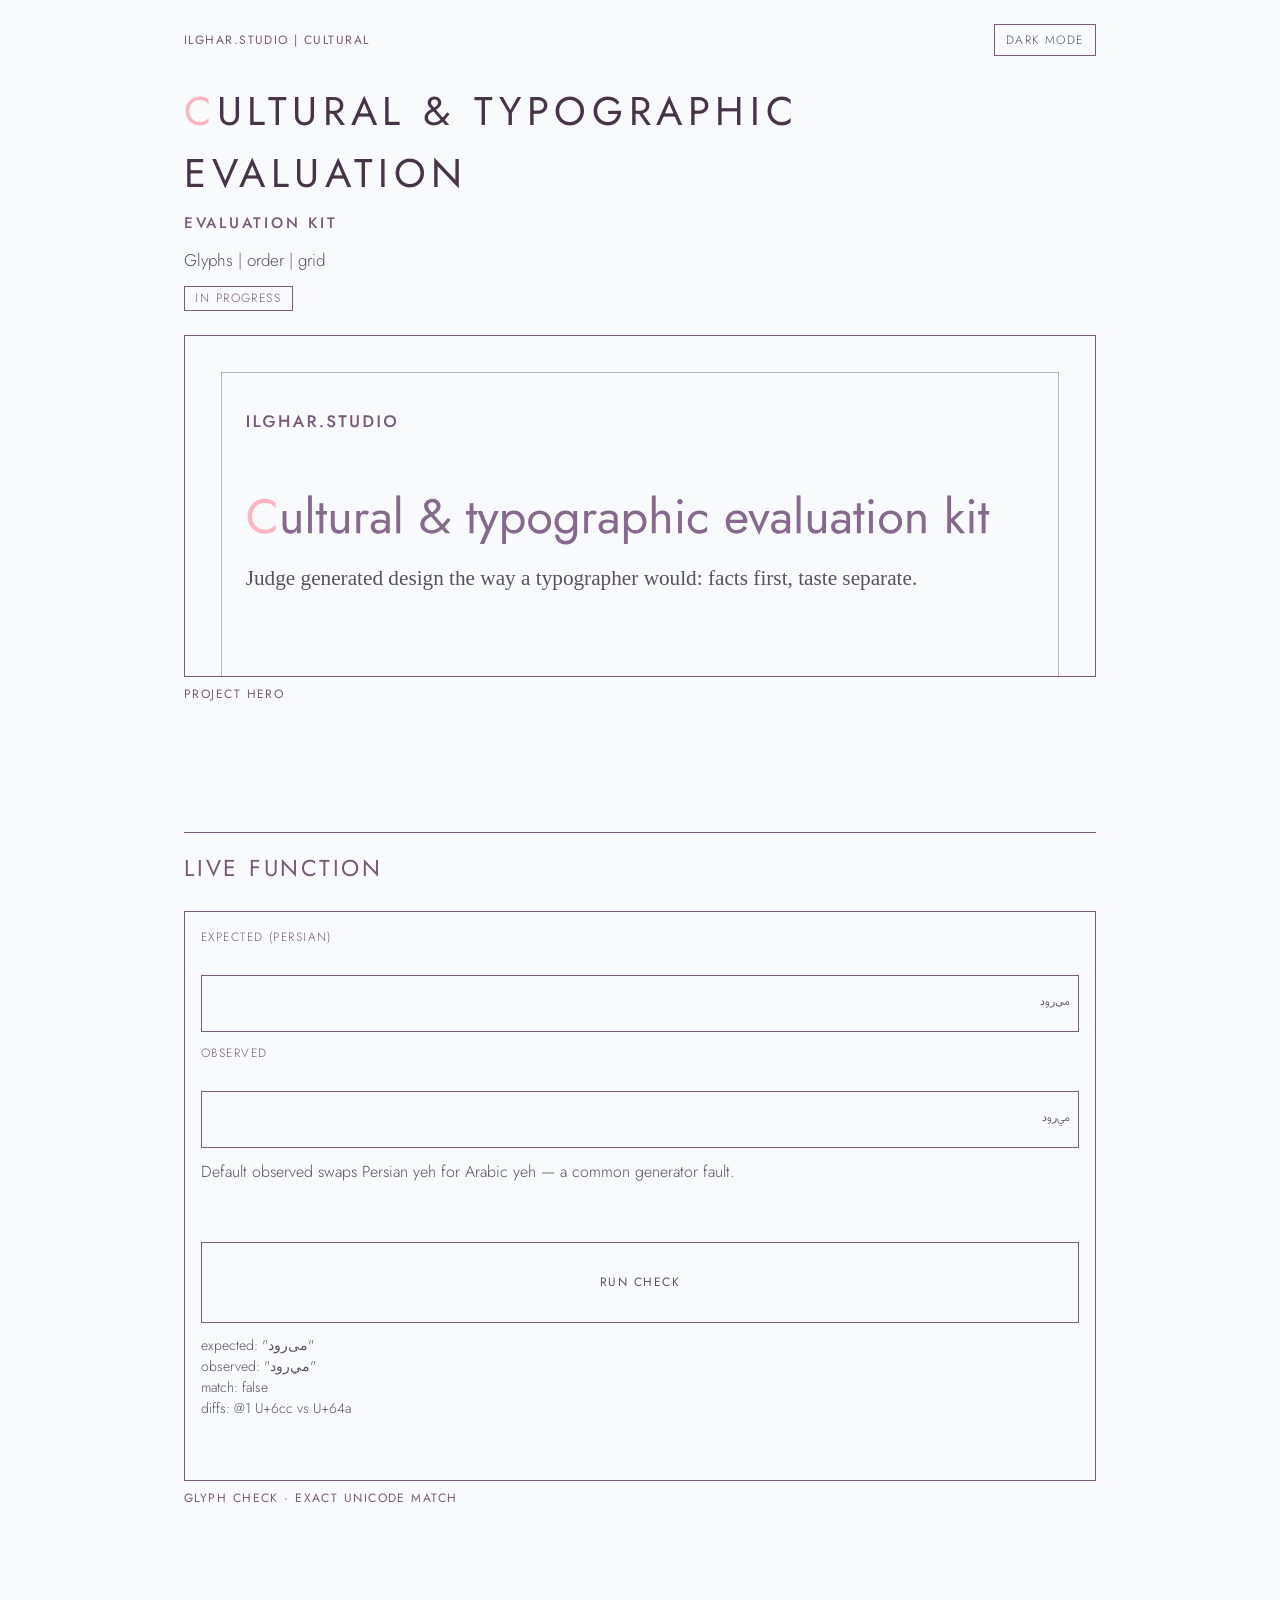
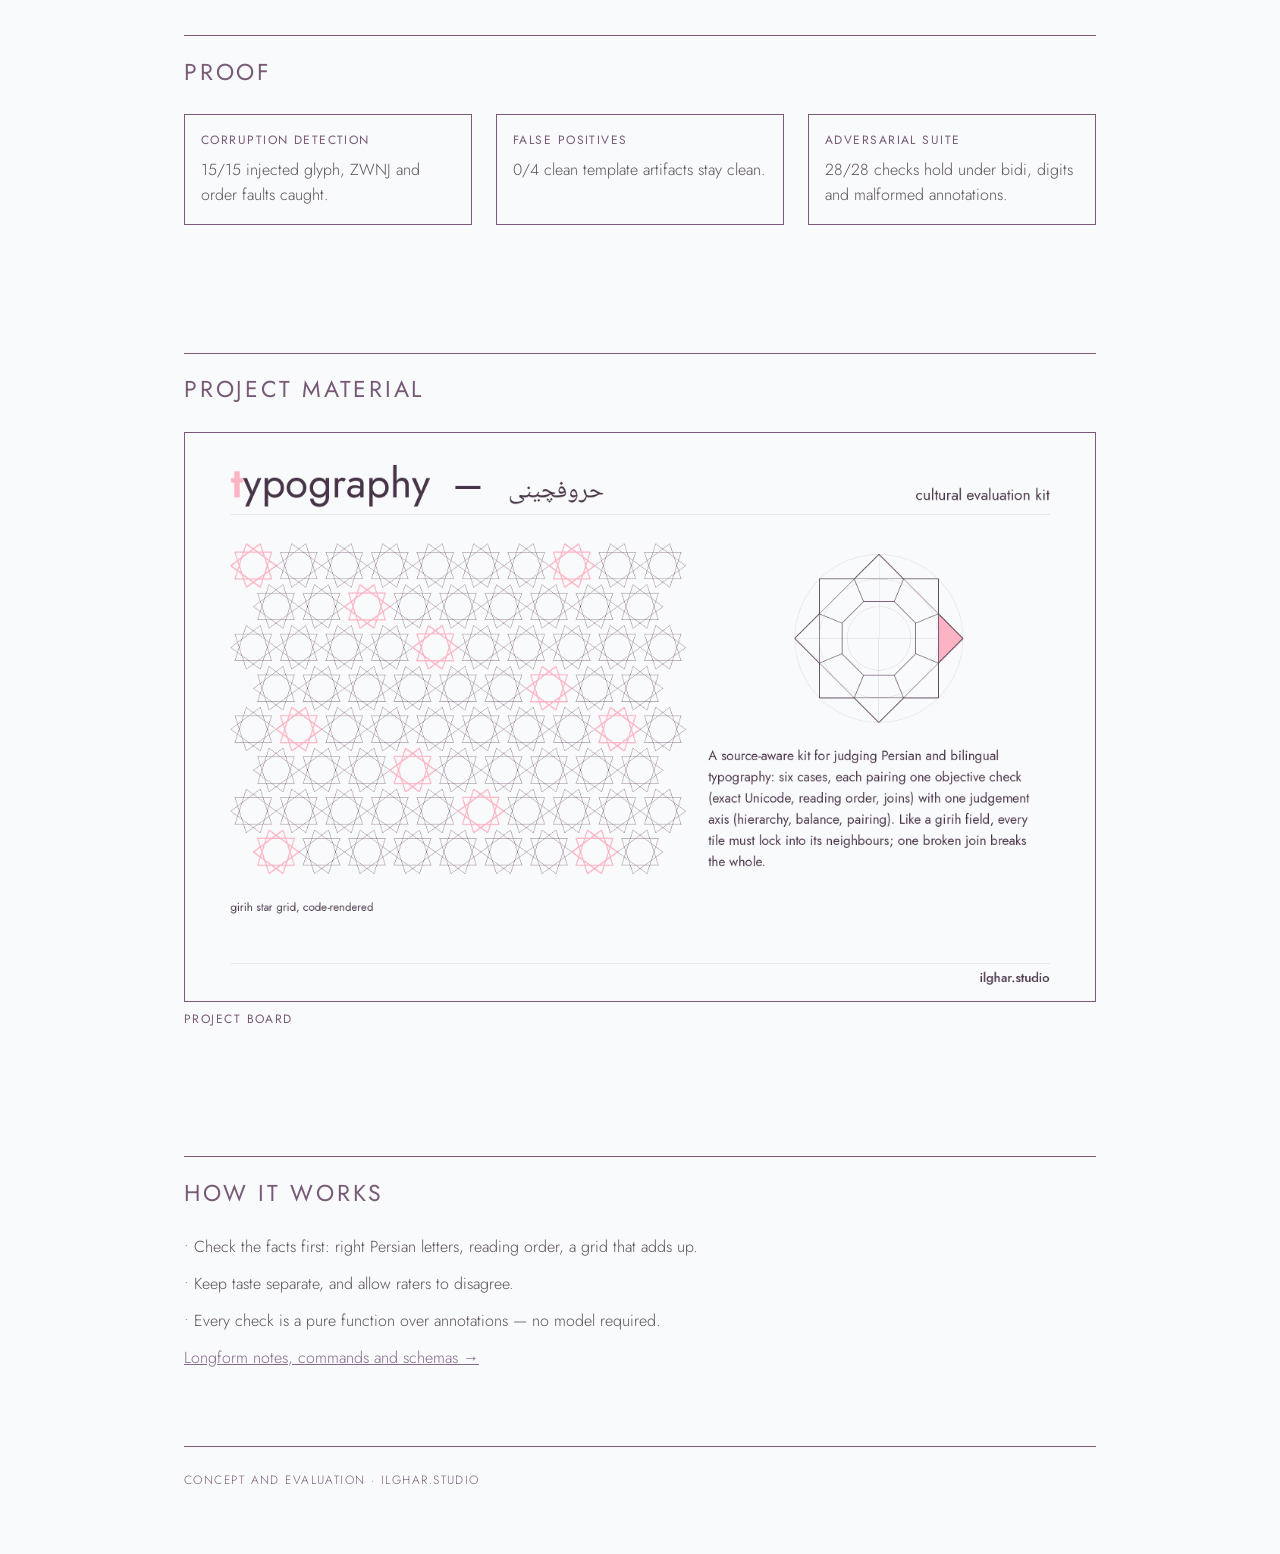
==== site/index.html @ c6b29dcf "fix(pages): left-align header, add repo title-card hero, drop pending Wire docs/hero/hero-*.svg into" ====
<!doctype html>
<html lang="en">
<head>
<meta charset="utf-8"><meta name="viewport" content="width=device-width,initial-scale=1">
<title>Cultural &amp; Typographic Evaluation Kit · ilghar.studio</title>
<link rel="stylesheet" href="tokens.css">
<link rel="stylesheet" href="pages-shell.css">
<style>
@font-face{font-family:Jost;font-style:normal;font-weight:300;font-display:swap;src:url("fonts/jost-latin-300-normal.woff2") format("woff2")}
@font-face{font-family:Jost;font-style:normal;font-weight:400;font-display:swap;src:url("fonts/jost-latin-400-normal.woff2") format("woff2")}
@font-face{font-family:Jost;font-style:normal;font-weight:500;font-display:swap;src:url("fonts/jost-latin-500-normal.woff2") format("woff2")}
@font-face{font-family:Vazirmatn;font-style:normal;font-weight:300;font-display:swap;src:url("fonts/vazirmatn-fa.woff2") format("woff2")}
[lang=fa]{font-family:Vazirmatn,Jost;font-size:90%}
label{display:grid;gap:6px;font-size:12px;letter-spacing:.12em;text-transform:uppercase;color:var(--label)}
input{font:300 16px/1.55 Jost;padding:8px;border:1px solid var(--line);border-radius:0;background:var(--bg);color:var(--fg)}
button.run{font:400 12px Jost;letter-spacing:.12em;text-transform:uppercase;color:var(--fg);background:transparent;border:1px solid var(--line);border-radius:0;padding:.5rem .9rem;cursor:pointer}
.live-pad{padding:16px;display:grid;gap:12px}
pre.out{margin:0;font:300 14px/1.5 Jost;white-space:pre-wrap;color:var(--fg)}
</style>
</head>
<body>
<div class="ilg-case">
<main>
  <header class="site span12">
    <p class="brand-label">ilghar.studio | cultural</p>
    <button type="button" class="theme-toggle" aria-pressed="false">Dark mode</button>
  </header>
  <header class="hero span12">
    <h1 class="name"><span class="first">C</span>ultural &amp; Typographic Evaluation</h1>
    <p class="title">Evaluation kit</p>
    <p class="sub"><span>Glyphs</span><span>order</span><span>grid</span></p>
    <span class="status">In progress</span>
  </header>

  <figure class="span12">
    <div class="frame r83">
      <picture>
        <source media="(prefers-color-scheme: dark)" srcset="hero/hero-dark.svg">
        <img src="hero/hero-light.svg" width="1200" height="630" alt="Title card for Cultural & Typographic Evaluation by ilghar.studio.">
      </picture>
    </div>
    <figcaption>Project hero</figcaption>
  </figure>

  <section class="span12" aria-label="Live function">
    <h2>Live function</h2>
    <figure>
      <div class="frame r1610">
        <form id="glyph-demo" class="live-pad" onsubmit="return false">
          <label>Expected (Persian)<input id="g-exp" type="text" dir="rtl" lang="fa" value="می‌رود"></label>
          <label>Observed<input id="g-obs" type="text" dir="rtl" lang="fa" value="مي‌رود"></label>
          <p style="margin:0;font-size:16px;font-weight:300">Default observed swaps Persian yeh for Arabic yeh — a common generator fault.</p>
          <button type="button" class="run" id="g-run">Run check</button>
          <pre class="out" id="g-out" aria-live="polite"></pre>
        </form>
      </div>
      <figcaption>Glyph check · exact Unicode match</figcaption>
    </figure>
  </section>

  <section class="span12" aria-label="Proof">
    <h2>Proof</h2>
    <div class="grid-444">
      <div class="card"><h3>Corruption detection</h3><p>15/15 injected glyph, ZWNJ and order faults caught.</p></div>
      <div class="card"><h3>False positives</h3><p>0/4 clean template artifacts stay clean.</p></div>
      <div class="card"><h3>Adversarial suite</h3><p>28/28 checks hold under bidi, digits and malformed annotations.</p></div>
    </div>
  </section>

  <section class="span12" aria-label="Project material">
    <h2>Project material</h2>
    <figure>
      <div class="frame r1610">
        <picture>
          <source media="(prefers-color-scheme: dark)" srcset="assets/board-dark.svg">
          <img src="assets/board-light.svg" alt="Project board: a fine-line star grid with some stars marked in rose, a code-drawn star construction with one rose point, and a text column describing the seven checks." width="2400" height="1500">
        </picture>
      </div>
      <figcaption>Project board</figcaption>
    </figure>
  </section>

  <section class="span12">
    <h2>How it works</h2>
    <ul class="dots">
      <li>Check the facts first: right Persian letters, reading order, a grid that adds up.</li>
      <li>Keep taste separate, and allow raters to disagree.</li>
      <li>Every check is a pure function over annotations — no model required.</li>
    </ul>
    <p><a href="../docs/PAGES_LONGFORM.html">Longform notes, commands and schemas →</a></p>
  </section>
  <footer class="span12">Concept and evaluation · ilghar.studio</footer>
</main>
</div>
<script>
(function(){var r=document.documentElement;var b=document.querySelector(".theme-toggle");if(!b)return;var k="ilg-theme";var m=window.matchMedia&&matchMedia("(prefers-color-scheme: dark)");var s=null;try{s=localStorage.getItem(k)}catch(e){}function dark(){var t=r.getAttribute("data-theme");return t?t==="dark":!!(m&&m.matches)}function sync(){var d=dark();b.setAttribute("aria-pressed",String(d));b.textContent=d?"Light mode":"Dark mode";var root=document.querySelector(".ilg-case");if(d){root.setAttribute("data-theme","dark");r.setAttribute("data-theme","dark")}else{root.setAttribute("data-theme","light");r.setAttribute("data-theme","light")}}if(s==="dark"||s==="light"){r.setAttribute("data-theme",s);document.querySelector(".ilg-case").setAttribute("data-theme",s)}sync();if(m&&m.addEventListener)m.addEventListener("change",sync);b.addEventListener("click",function(){var n=dark()?"light":"dark";r.setAttribute("data-theme",n);document.querySelector(".ilg-case").setAttribute("data-theme",n);try{localStorage.setItem(k,n)}catch(e){}sync()})})();
document.getElementById("g-run").addEventListener("click",function(){
  var exp=document.getElementById("g-exp").value;
  var obs=document.getElementById("g-obs").value;
  var ok=exp===obs;
  var lines=["expected: "+JSON.stringify(exp),"observed: "+JSON.stringify(obs),"match: "+ok];
  if(!ok){
    var diffs=[];
    var n=Math.max(exp.length,obs.length);
    for(var i=0;i<n;i++){if(exp[i]!==obs[i])diffs.push("@"+i+" U+"+(exp[i]?exp.charCodeAt(i).toString(16):"—")+" vs U+"+(obs[i]?obs.charCodeAt(i).toString(16):"—"));}
    lines.push("diffs: "+(diffs.slice(0,6).join("; ")||"length"));
  }
  document.getElementById("g-out").textContent=lines.join("\n");
});
document.getElementById("g-run").click();
</script>
</body>
</html>
---- site/tokens.css ----
/* ilghar.studio tokens — PDF palette, canonical. No blue. */
:root{
  --paper:#f9fafb; --ink:#5a515c; --plum:#473448;
  --mauve-em:#856a8e; --mauve-line:#7d5a7c; --mauve-label:#775a76;
  --grey:#948e95; --grey-soft:#a6a1a7; --pink:#fcb4c4; --card:#2a272d; --on-dark:#d4d2d2;
  --bg:var(--paper); --fg:var(--ink); --head:var(--plum); --label:var(--mauve-label); --line:var(--mauve-line);
  --font:"Brandon Text",Jost,Jost; --font-fa:Vazirmatn,"Brandon Text",Jost;
  --col:960px;
  color-scheme:light dark;
}
@media (prefers-color-scheme:dark){
  :root{--bg:var(--card); --fg:var(--on-dark); --head:var(--on-dark); --label:var(--grey-soft); --line:var(--mauve-em);}
}
*{box-sizing:border-box}
body{margin:0;background:var(--bg);color:var(--fg);font:300 16px/1.55 Jost} p{max-width:64ch;margin:0 0 12px} b,strong{font-weight:inherit}
main{max-width:var(--col);margin:0 auto;padding:0 24px}
@media (max-width:600px){main{padding:0 20px}}
img,svg,video,iframe,canvas,figure{max-width:100%;height:auto}
.name{font-size:40px;font-weight:400;letter-spacing:.14em;text-transform:uppercase;color:var(--head);margin:0} @media (max-width:600px){.name{font-size:30px}}
.first{color:var(--pink)}
.title{font-weight:500;font-size:.95rem;letter-spacing:.18em;text-transform:uppercase;color:var(--label)}
.sub{font-size:.85rem;color:var(--fg)} .sub span+span::before{content:" | ";color:var(--line)}
h2{font-weight:400;font-size:23px;letter-spacing:.12em;text-transform:uppercase;color:var(--label);border-top:1px solid var(--line);padding-top:.8em}
.cards{display:grid;grid-template-columns:repeat(auto-fit,minmax(240px,1fr));gap:16px}
.frame,.card{border:1px solid var(--line);border-radius:0;box-shadow:none;background:var(--bg);width:100%;margin:0}
.card{padding:16px}
.frame>img,.frame>canvas,.frame>iframe{display:block;width:100%}
figcaption{margin-top:8px;font-size:12px;font-weight:400;letter-spacing:.12em;text-transform:uppercase;color:var(--label)}
section{margin-top:64px} @media (max-width:600px){section{margin-top:48px}}
.r83{aspect-ratio:8/3}.r1610{aspect-ratio:16/10}.r43{aspect-ratio:4/3}
.cards{gap:24px}
ul.dots{list-style:none;padding:0} ul.dots li::before{content:"• ";color:var(--pink)}
a{color:var(--mauve-em)}
---- site/pages-shell.css ----
/* LAYOUT.md shell — load after tokens.css. Aliases + 12-col + theme toggle. */
:root{
  --canvas:var(--bg); --surface:var(--bg); --accent:var(--mauve-em); --accent-fg:var(--paper);
  --accent-dot:#856a8e; --ring:var(--mauve-line); --muted:var(--grey); --subtle:var(--grey-soft);
  --font-sans:var(--font); --title-lat-family:var(--font); --title-lat-weight:400;
  --label-weight:400; --figure-bg:var(--bg);
}
@media (prefers-color-scheme:dark){
  :root{--accent-fg:var(--card); --canvas:var(--bg); --surface:var(--bg);}
}
[data-theme=dark]{
  --bg:var(--card); --fg:var(--on-dark); --head:var(--on-dark); --label:var(--grey-soft); --line:var(--mauve-em);
  --canvas:var(--bg); --surface:var(--bg); --accent-fg:var(--card);
}
[data-theme=light]{
  --bg:var(--paper); --fg:var(--ink); --head:var(--plum); --label:var(--mauve-label); --line:var(--mauve-line);
  --canvas:var(--bg); --surface:var(--bg); --accent-fg:var(--paper);
}
html,body{background:var(--bg);color:var(--fg)}
.ilg-case{min-height:100dvh;background:var(--bg);color:var(--fg)}
main{
  max-width:var(--col);margin:0 auto;padding:24px 24px 64px;
  display:grid;grid-template-columns:repeat(12,minmax(0,1fr));column-gap:24px;row-gap:0;
}
@media (max-width:600px){main{padding:20px 20px 48px}}
main>*{grid-column:1/-1}
.span12{grid-column:1/-1}
.span6{grid-column:span 6}
.span4{grid-column:span 4}
@media (max-width:600px){.span6,.span4{grid-column:1/-1}}
.grid-66{display:grid;grid-template-columns:1fr 1fr;gap:24px}
.grid-444{display:grid;grid-template-columns:1fr 1fr 1fr;gap:24px}
@media (max-width:600px){.grid-66,.grid-444{grid-template-columns:1fr}}
header.site{display:flex;align-items:center;justify-content:space-between;gap:12px;margin:0 0 24px}
.brand-label{font-size:12px;font-weight:400;letter-spacing:.12em;text-transform:uppercase;color:var(--label);margin:0}
.theme-toggle,.ilg-theme-toggle{
  font:inherit;font-size:12px;letter-spacing:.12em;text-transform:uppercase;color:var(--fg);
  background:transparent;border:1px solid var(--line);border-radius:0;padding:.35rem .7rem;cursor:pointer;
}
.theme-toggle:focus-visible,.ilg-theme-toggle:focus-visible{outline:2px solid var(--line);outline-offset:2px}
.hero{text-align:left;margin:0 0 24px}
.hero .name,.hero h1{
  font-size:40px;font-weight:400;letter-spacing:.14em;text-transform:uppercase;color:var(--head);margin:0;
}
@media (max-width:600px){.hero .name,.hero h1{font-size:30px}}
.hero .first,.hero .initial{color:var(--pink)}
.hero .title{display:block;margin-top:8px;font-weight:500;font-size:.95rem;letter-spacing:.18em;text-transform:uppercase;color:var(--label)}
.hero .sub{font-size:17px;font-weight:300;color:var(--fg);margin:12px 0 0;max-width:64ch}
.hero .sub span+span::before{content:" | ";color:var(--line)}
.badge,.status{
  display:inline-block;margin-top:12px;border:1px solid var(--line);padding:.15rem .65rem;
  font-size:12px;letter-spacing:.12em;text-transform:uppercase;color:var(--label);border-radius:0;
}
.frame{border:1px solid var(--line);border-radius:0;box-shadow:none;background:var(--bg);width:100%;margin:0;padding:0;overflow:hidden}
.frame>img,.frame>canvas,.frame>iframe,.frame>svg,.frame>picture{display:block;width:100%;height:auto;border:0;border-radius:0}
.frame.r83{aspect-ratio:8/3}
.frame.r1610{aspect-ratio:16/10}
.frame.r43{aspect-ratio:4/3}
.frame.r83>*,.frame.r1610>*,.frame.r43>*{width:100%;height:100%;object-fit:cover}
.frame.placeholder{min-height:0;display:block;background:var(--bg)}
figure{margin:0}
figcaption,.cap{
  margin-top:8px;font-size:12px;font-weight:400;letter-spacing:.12em;text-transform:uppercase;color:var(--label);
}
h2{font-weight:400;font-size:23px;letter-spacing:.12em;text-transform:uppercase;color:var(--label);
  border-top:1px solid var(--line);padding-top:.8em;margin:64px 0 24px}
@media (max-width:600px){h2{margin-top:48px}}
.card{border:1px solid var(--line);border-radius:0;box-shadow:none;background:var(--bg);padding:16px;margin:0}
.card h3{font-size:12px;font-weight:400;letter-spacing:.12em;text-transform:uppercase;color:var(--label);margin:0 0 8px}
.card p{margin:0;font-size:16px;font-weight:300;max-width:64ch}
ul.dots{list-style:none;padding:0;margin:0}
ul.dots li{margin:0 0 12px;font-size:16px;font-weight:300;max-width:64ch}
ul.dots li::before{content:"• ";color:#856a8e}
a{color:var(--mauve-em)}
footer{margin-top:64px;padding-top:24px;border-top:1px solid var(--line);font-size:12px;letter-spacing:.12em;text-transform:uppercase;color:var(--label)}
/* kill legacy shadows/radii from any leftover inline */
.ilg-frame{border:1px solid var(--line);border-radius:0;box-shadow:none;background:var(--bg);padding:0;overflow:hidden;width:100%}
.board{margin:0}
.board img,.board picture{border-radius:0;box-shadow:none!important}
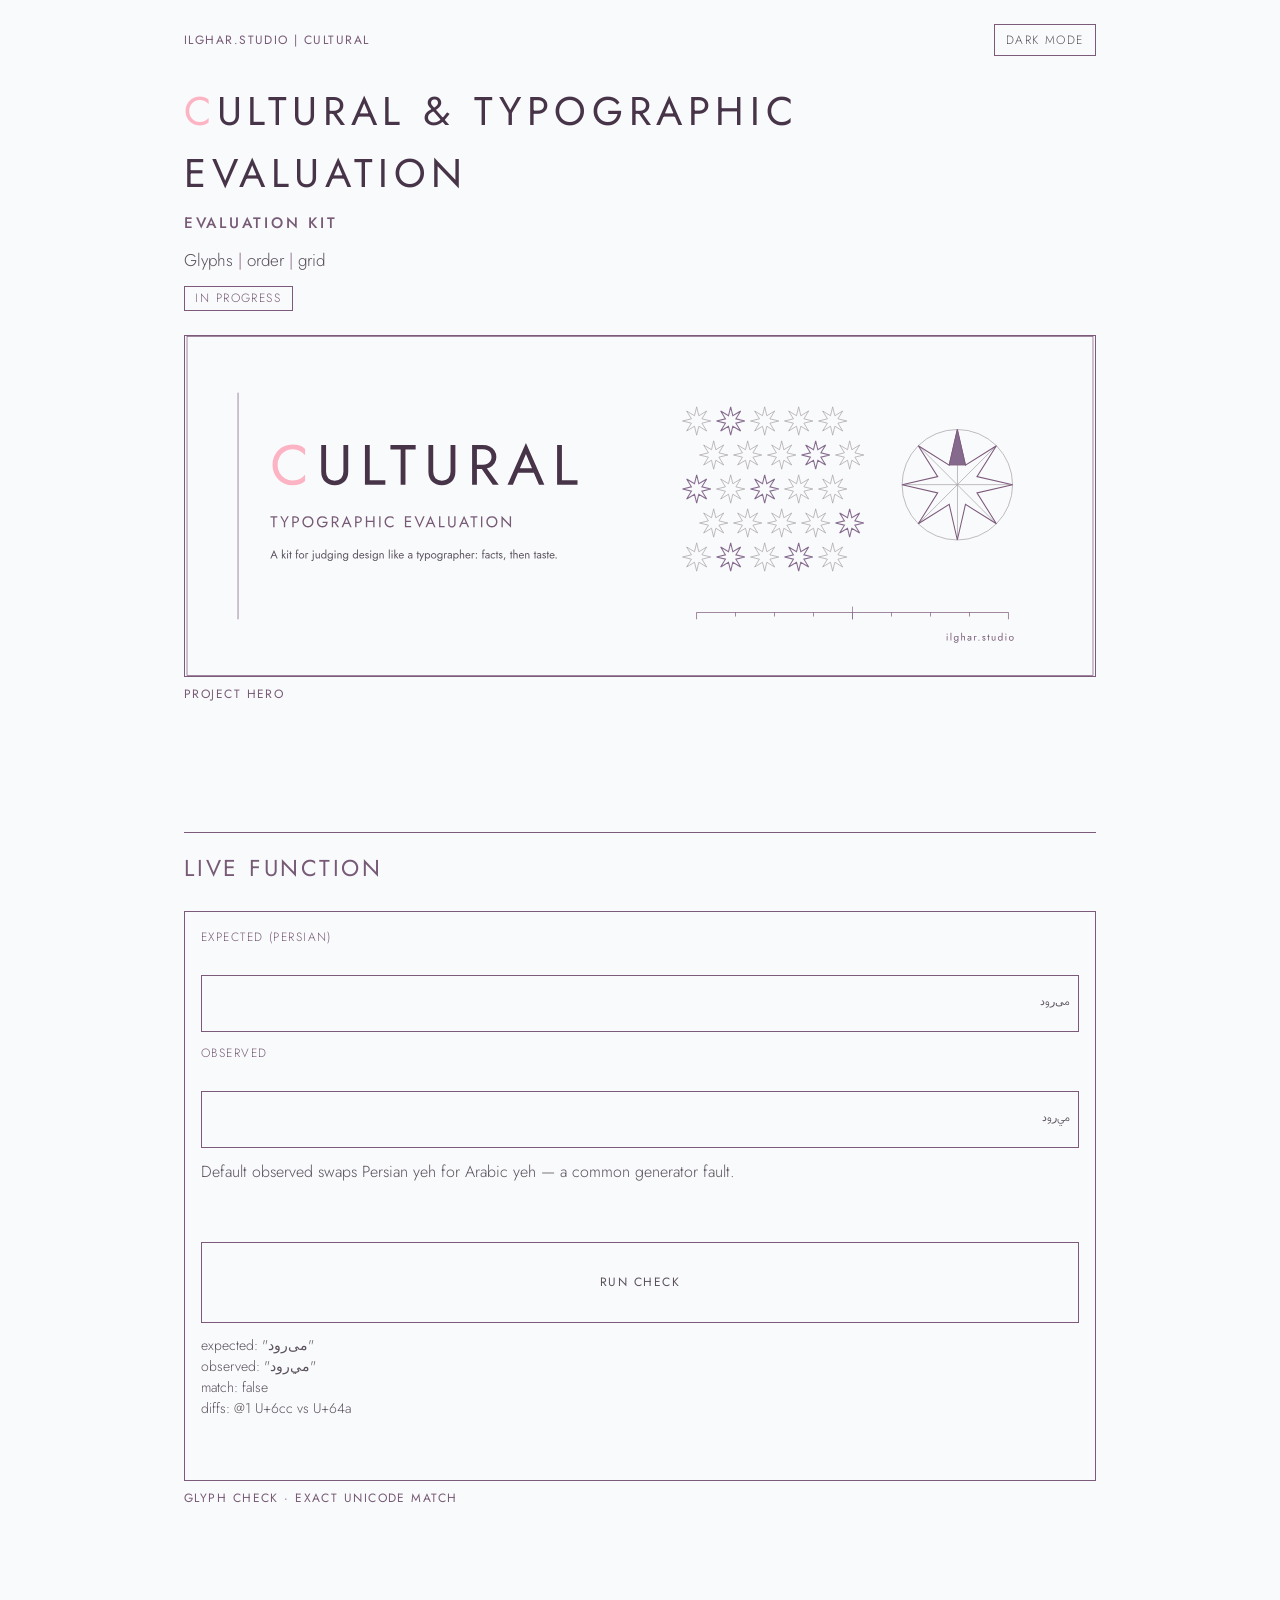
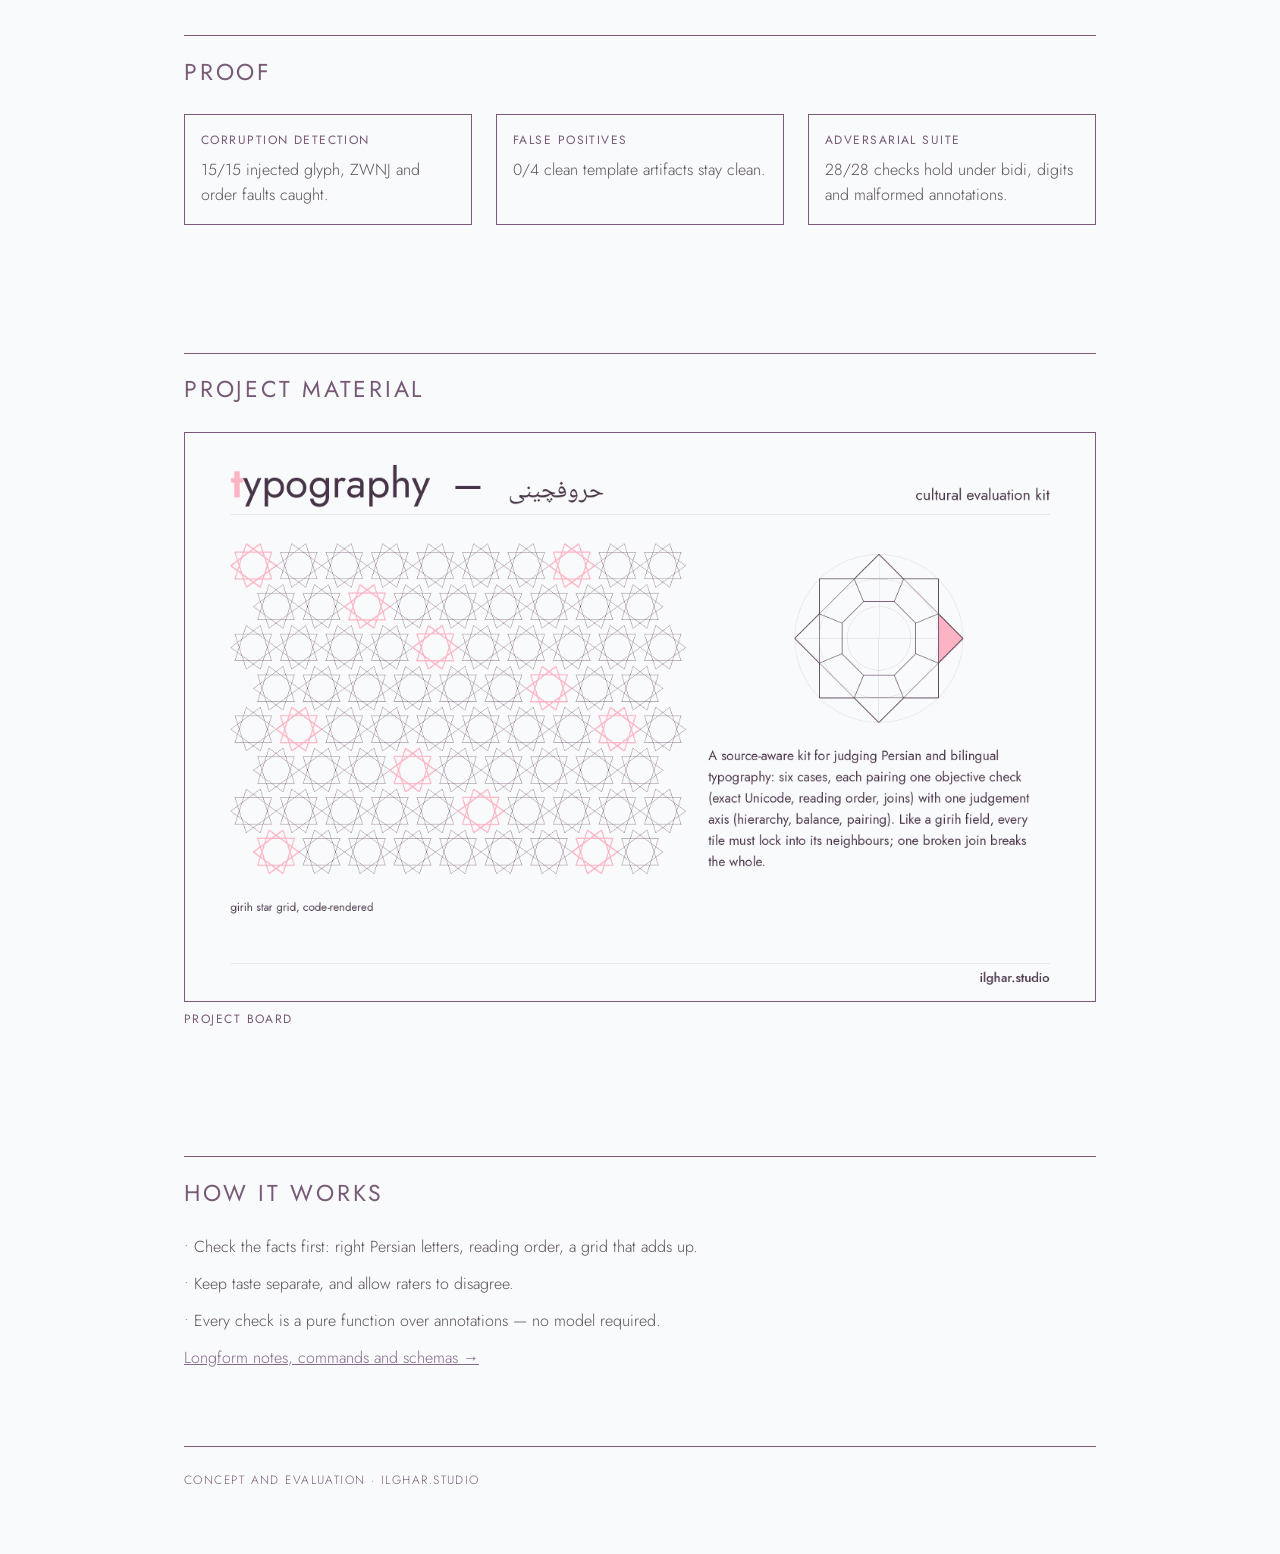
==== commit 39d16a2a: "fix(pages): Proto 8:3 cultural heroes + title cards as og:image only Byte-identical Proto cultural/s" ====
--- a/site/index.html
+++ b/site/index.html
@@ -3,6 +3,12 @@
 <head>
 <meta charset="utf-8"><meta name="viewport" content="width=device-width,initial-scale=1">
 <title>Cultural &amp; Typographic Evaluation Kit · ilghar.studio</title>
+<meta property="og:title" content="Cultural & Typographic Evaluation · ilghar.studio">
+<meta property="og:image" content="og/og-light.svg">
+<meta property="og:image:width" content="1200">
+<meta property="og:image:height" content="630">
+<meta name="twitter:card" content="summary_large_image">
+<meta name="twitter:image" content="og/og-light.svg">
 <link rel="stylesheet" href="tokens.css">
 <link rel="stylesheet" href="pages-shell.css">
 <style>
@@ -16,6 +22,9 @@
 button.run{font:400 12px Jost;letter-spacing:.12em;text-transform:uppercase;color:var(--fg);background:transparent;border:1px solid var(--line);border-radius:0;padding:.5rem .9rem;cursor:pointer}
 .live-pad{padding:16px;display:grid;gap:12px}
 pre.out{margin:0;font:300 14px/1.5 Jost;white-space:pre-wrap;color:var(--fg)}
+
+/* hero picture fill — Proto 8:3, no letterbox */
+.frame.r83 picture,.frame.r83 img{width:100%;height:100%;object-fit:fill;display:block;border-radius:0}
 </style>
 </head>
 <body>
@@ -36,7 +45,7 @@
     <div class="frame r83">
       <picture>
         <source media="(prefers-color-scheme: dark)" srcset="hero/hero-dark.svg">
-        <img src="hero/hero-light.svg" width="1200" height="630" alt="Title card for Cultural & Typographic Evaluation by ilghar.studio.">
+        <img src="hero/hero-light.svg" width="1280" height="480" alt="CULTURAL / TYPOGRAPHIC EVALUATION — A kit for judging design like a typographer: facts, then taste." style="width:100%;height:100%;object-fit:fill;display:block;border-radius:0;">
       </picture>
     </div>
     <figcaption>Project hero</figcaption>
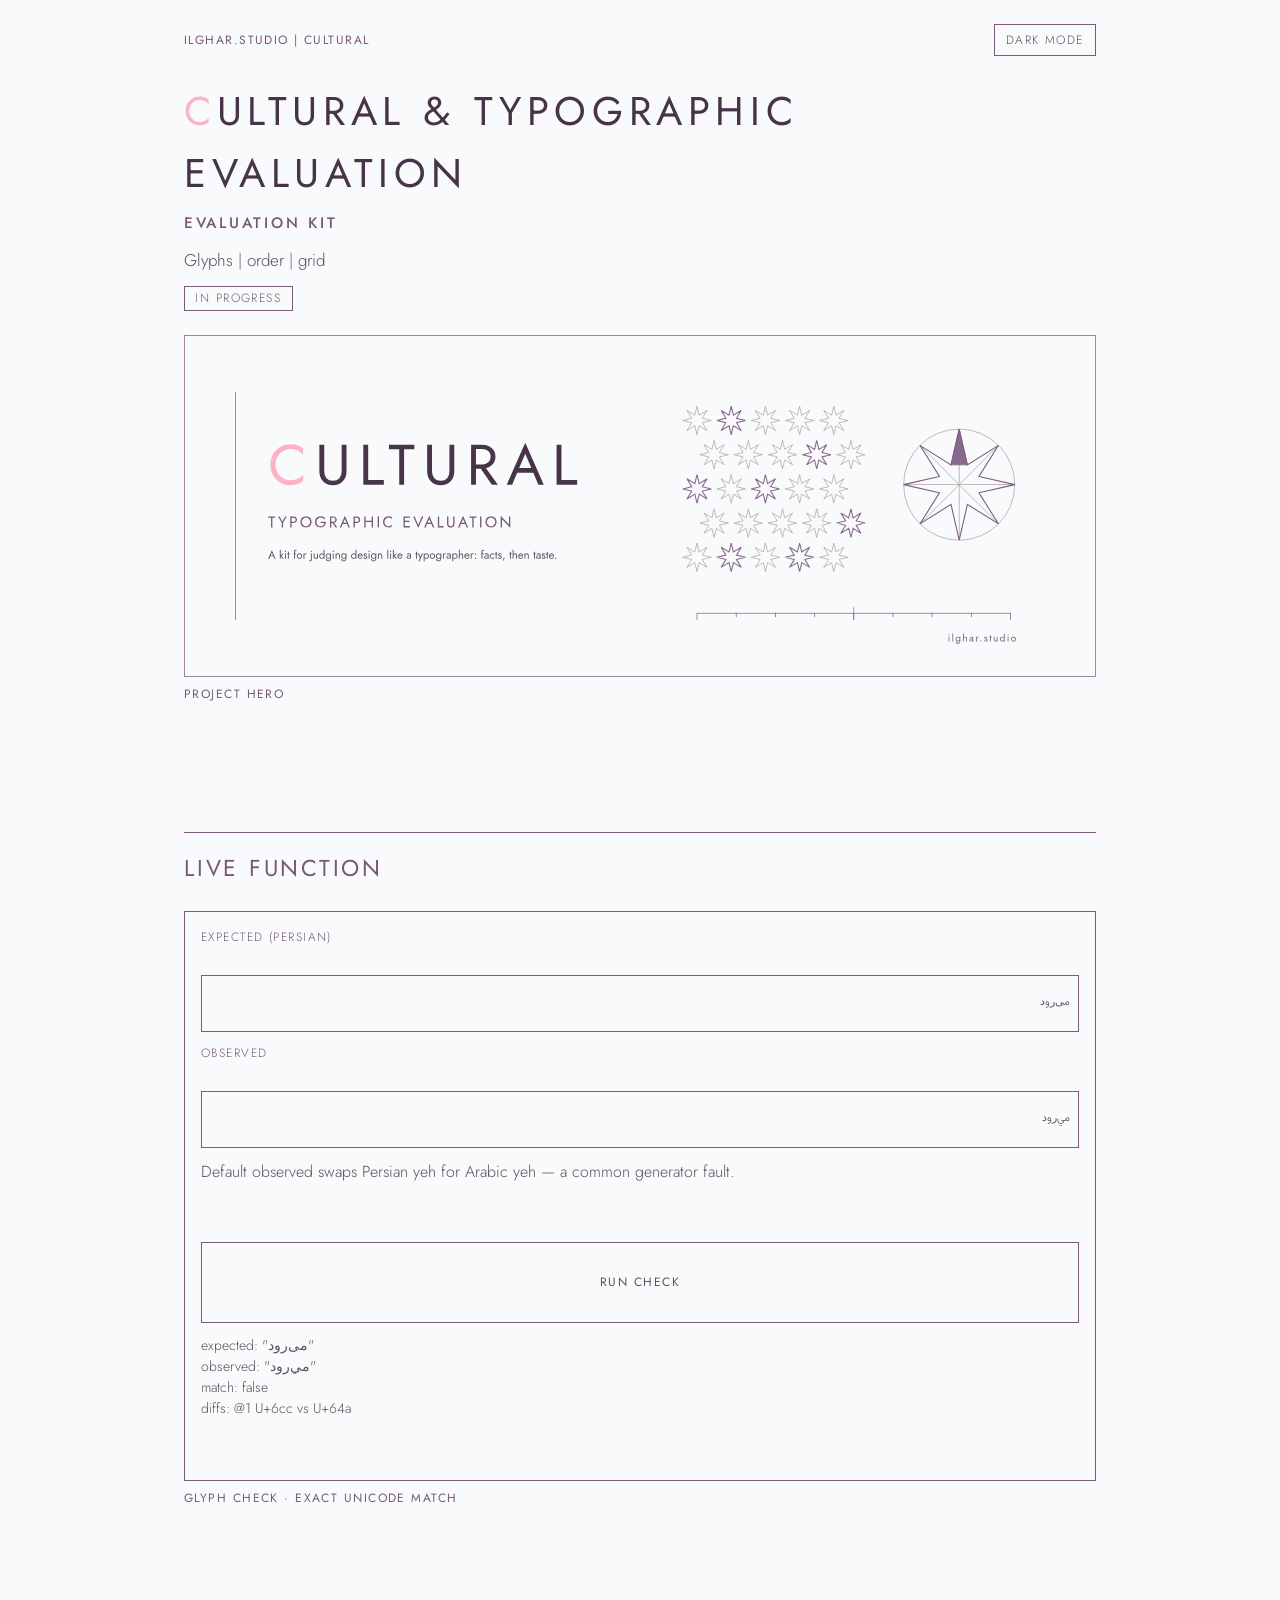
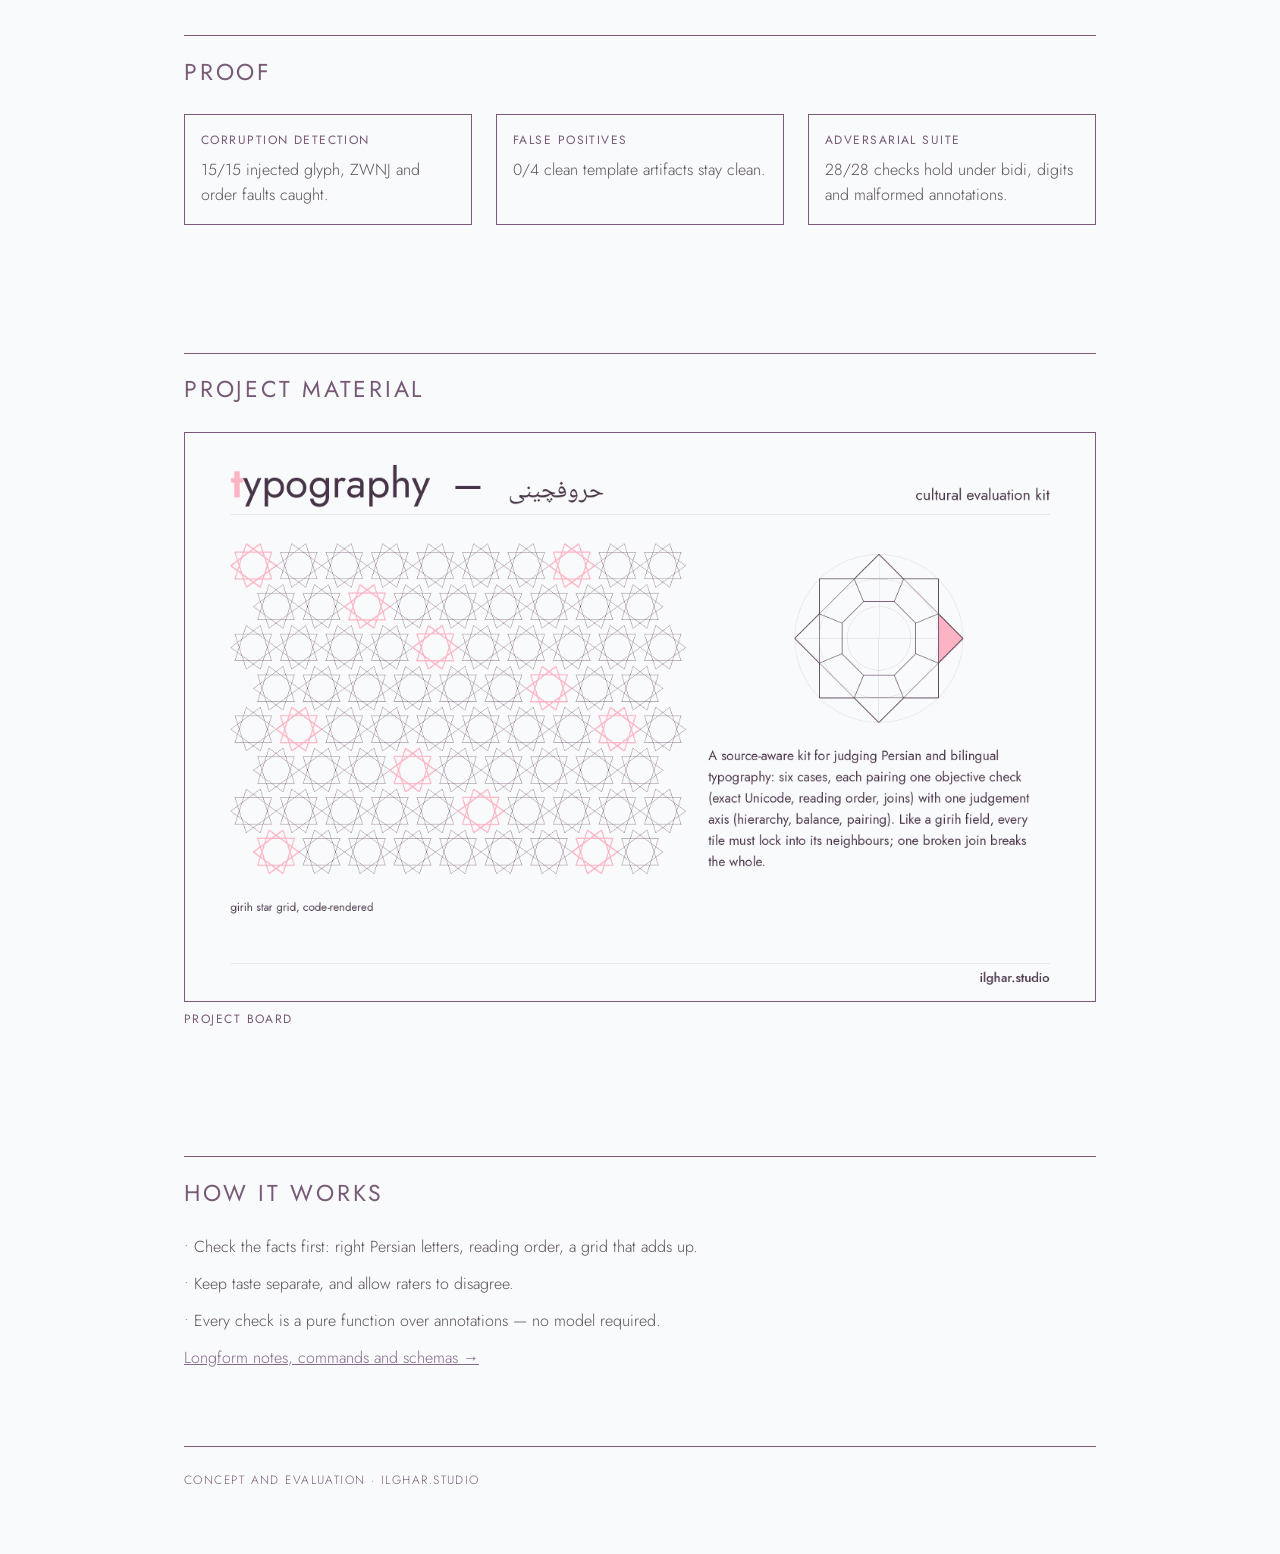
==== commit e58bcc0d: "fix(pages): drop outer .frame around hero SVGs (keep 8:3 + caption) Hero art uses .hero-art (aspect-" ====
--- a/site/index.html
+++ b/site/index.html
@@ -23,8 +23,7 @@
 .live-pad{padding:16px;display:grid;gap:12px}
 pre.out{margin:0;font:300 14px/1.5 Jost;white-space:pre-wrap;color:var(--fg)}
 
-/* hero picture fill — Proto 8:3, no letterbox */
-.frame.r83 picture,.frame.r83 img{width:100%;height:100%;object-fit:fill;display:block;border-radius:0}
+/* hero art sized by pages-shell .hero-art (8:3, no outer frame) */
 </style>
 </head>
 <body>
@@ -42,12 +41,10 @@
   </header>
 
   <figure class="span12">
-    <div class="frame r83">
-      <picture>
+    <picture class="hero-art">
         <source media="(prefers-color-scheme: dark)" srcset="hero/hero-dark.svg">
-        <img src="hero/hero-light.svg" width="1280" height="480" alt="CULTURAL / TYPOGRAPHIC EVALUATION — A kit for judging design like a typographer: facts, then taste." style="width:100%;height:100%;object-fit:fill;display:block;border-radius:0;">
+        <img src="hero/hero-light.svg" width="1280" height="480" alt="CULTURAL / TYPOGRAPHIC EVALUATION — A kit for judging design like a typographer: facts, then taste.">
       </picture>
-    </div>
     <figcaption>Project hero</figcaption>
   </figure>
 
--- a/site/pages-shell.css
+++ b/site/pages-shell.css
@@ -77,3 +77,9 @@
 .ilg-frame{border:1px solid var(--line);border-radius:0;box-shadow:none;background:var(--bg);padding:0;overflow:hidden;width:100%}
 .board{margin:0}
 .board img,.board picture{border-radius:0;box-shadow:none!important}
+
+/* hero art: SVG has its own border — no outer .frame */
+.hero-art{display:block;width:100%;max-width:100%;aspect-ratio:8/3;margin:0;padding:0;border:0!important;outline:0;overflow:hidden;background:transparent;border-radius:0;box-shadow:none;position:relative}
+.hero-art img{position:absolute;inset:0;display:block;width:100%!important;height:100%!important;max-height:none;object-fit:fill;border:0;border-radius:0}
+figure.span12 > .hero-art, figure.hero > .hero-art{width:100%}
+
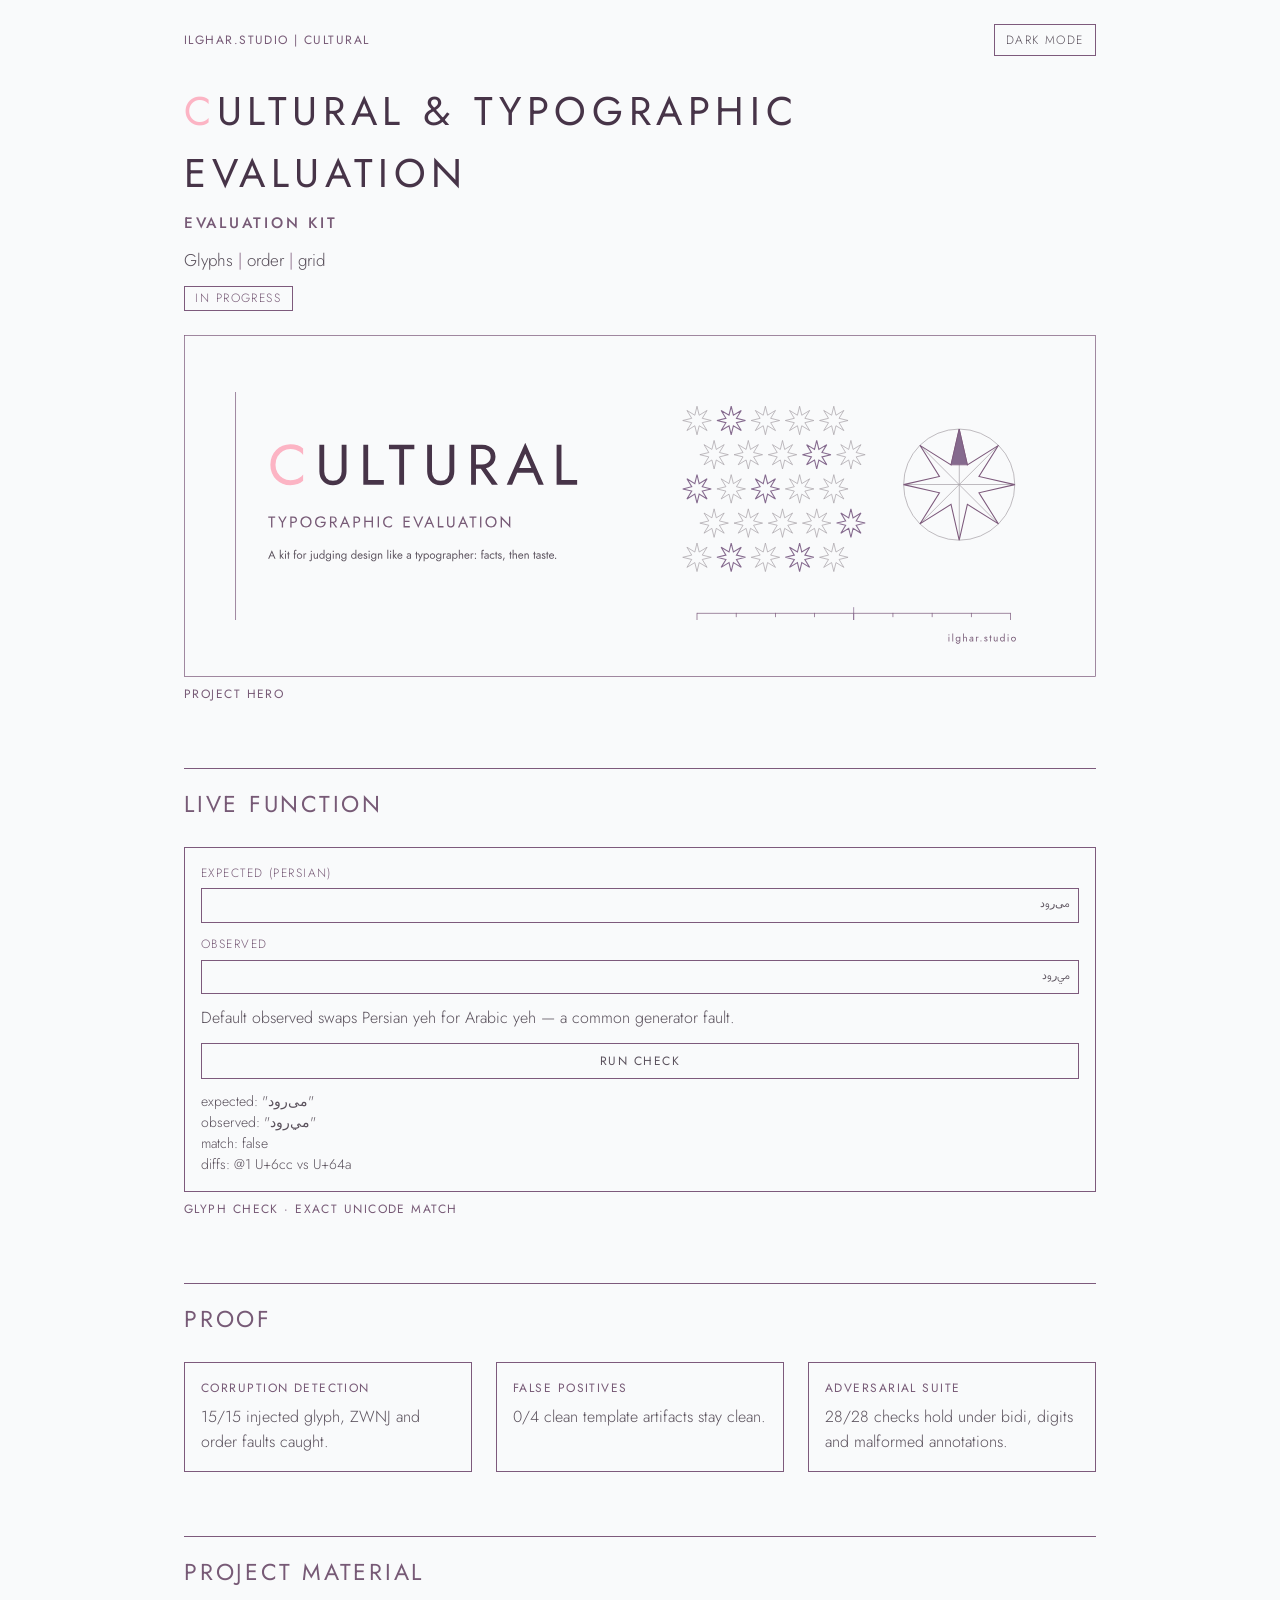
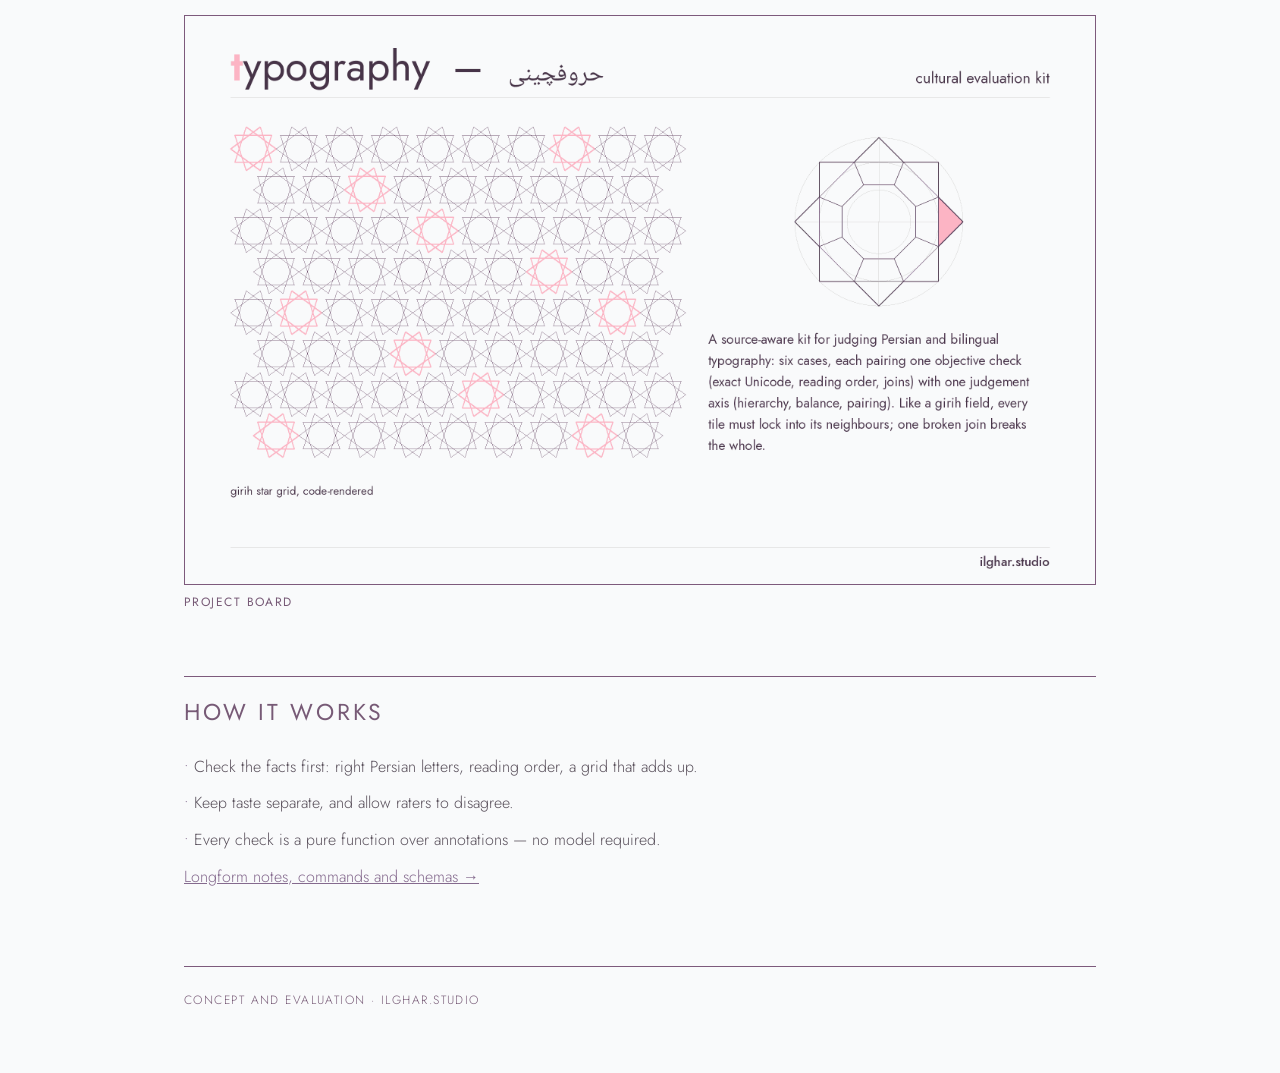
==== commit 845b92fc: "website-ops: 64px section rhythm, live frames content-height, Critiquito blockers - Drop h2 top marg" ====
--- a/site/index.html
+++ b/site/index.html
@@ -51,7 +51,7 @@
   <section class="span12" aria-label="Live function">
     <h2>Live function</h2>
     <figure>
-      <div class="frame r1610">
+      <div class="frame live">
         <form id="glyph-demo" class="live-pad" onsubmit="return false">
           <label>Expected (Persian)<input id="g-exp" type="text" dir="rtl" lang="fa" value="می‌رود"></label>
           <label>Observed<input id="g-obs" type="text" dir="rtl" lang="fa" value="مي‌رود"></label>
--- a/site/pages-shell.css
+++ b/site/pages-shell.css
@@ -63,8 +63,7 @@
   margin-top:8px;font-size:12px;font-weight:400;letter-spacing:.12em;text-transform:uppercase;color:var(--label);
 }
 h2{font-weight:400;font-size:23px;letter-spacing:.12em;text-transform:uppercase;color:var(--label);
-  border-top:1px solid var(--line);padding-top:.8em;margin:64px 0 24px}
-@media (max-width:600px){h2{margin-top:48px}}
+  border-top:1px solid var(--line);padding-top:.8em;margin:0 0 24px}
 .card{border:1px solid var(--line);border-radius:0;box-shadow:none;background:var(--bg);padding:16px;margin:0}
 .card h3{font-size:12px;font-weight:400;letter-spacing:.12em;text-transform:uppercase;color:var(--label);margin:0 0 8px}
 .card p{margin:0;font-size:16px;font-weight:300;max-width:64ch}
@@ -83,3 +82,40 @@
 .hero-art img{position:absolute;inset:0;display:block;width:100%!important;height:100%!important;max-height:none;object-fit:fill;border:0;border-radius:0}
 figure.span12 > .hero-art, figure.hero > .hero-art{width:100%}
 
+
+/* section rhythm — exactly 64px (48px ≤600); no extra h2 top margin */
+section{margin-top:64px;margin-bottom:0}
+@media (max-width:600px){section{margin-top:48px}}
+figure.span12{margin:0}
+
+/* Live demo frames: full width, height follows content — no forced 16:10.
+   Hero .hero-art stays 8:3; boards/cards keep .r1610 / .r43. */
+section[aria-label="Live function"] .frame,
+.frame.live,
+#app-frame{
+  aspect-ratio:auto;
+  height:auto;
+  min-height:0;
+}
+section[aria-label="Live function"] .frame > *,
+.frame.live > *,
+#app-frame > *{
+  width:100%;
+  height:auto;
+  max-height:none;
+  object-fit:unset;
+  position:static;
+}
+section[aria-label="Live function"] .frame iframe,
+.frame.live iframe{
+  display:block;
+  width:100%;
+  height:auto;
+  min-height:480px;
+  border:0;
+  position:static;
+}
+@media (max-width:600px){
+  section[aria-label="Live function"] .frame iframe,
+  .frame.live iframe{min-height:520px}
+}
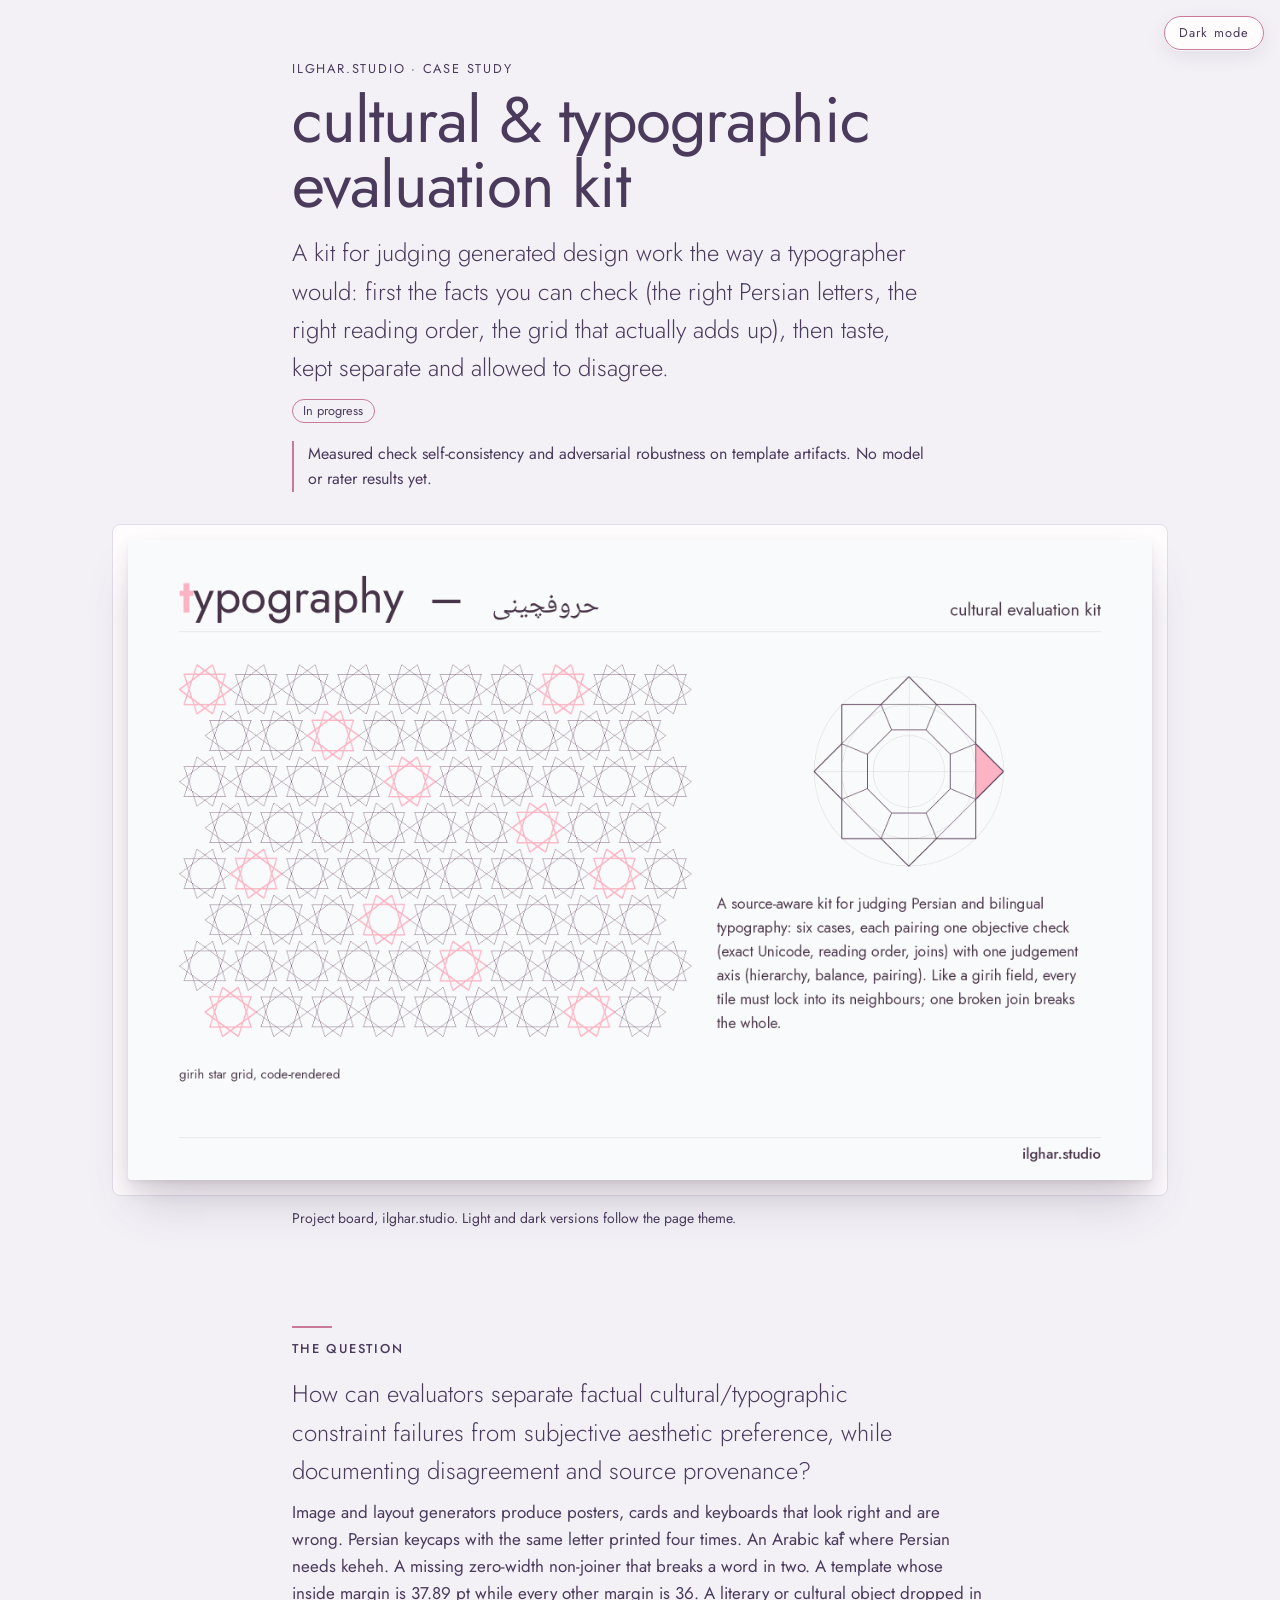
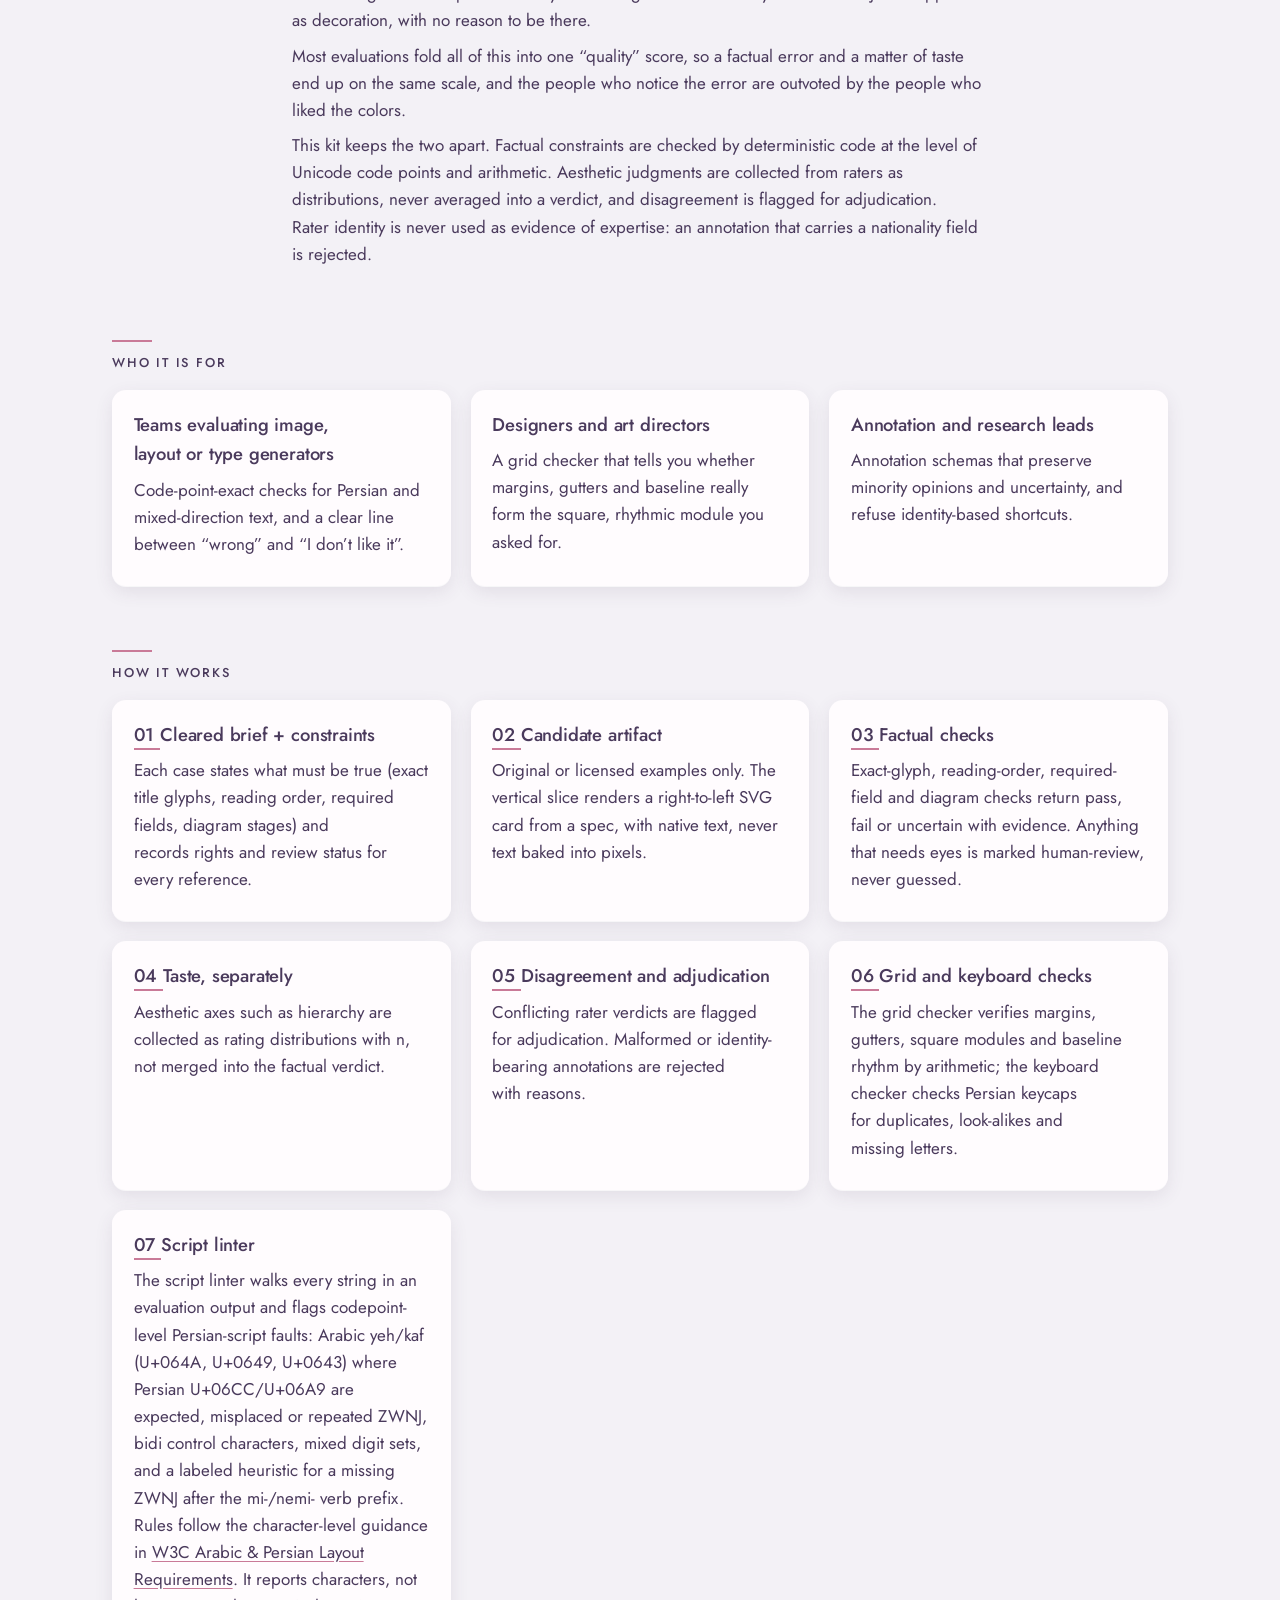
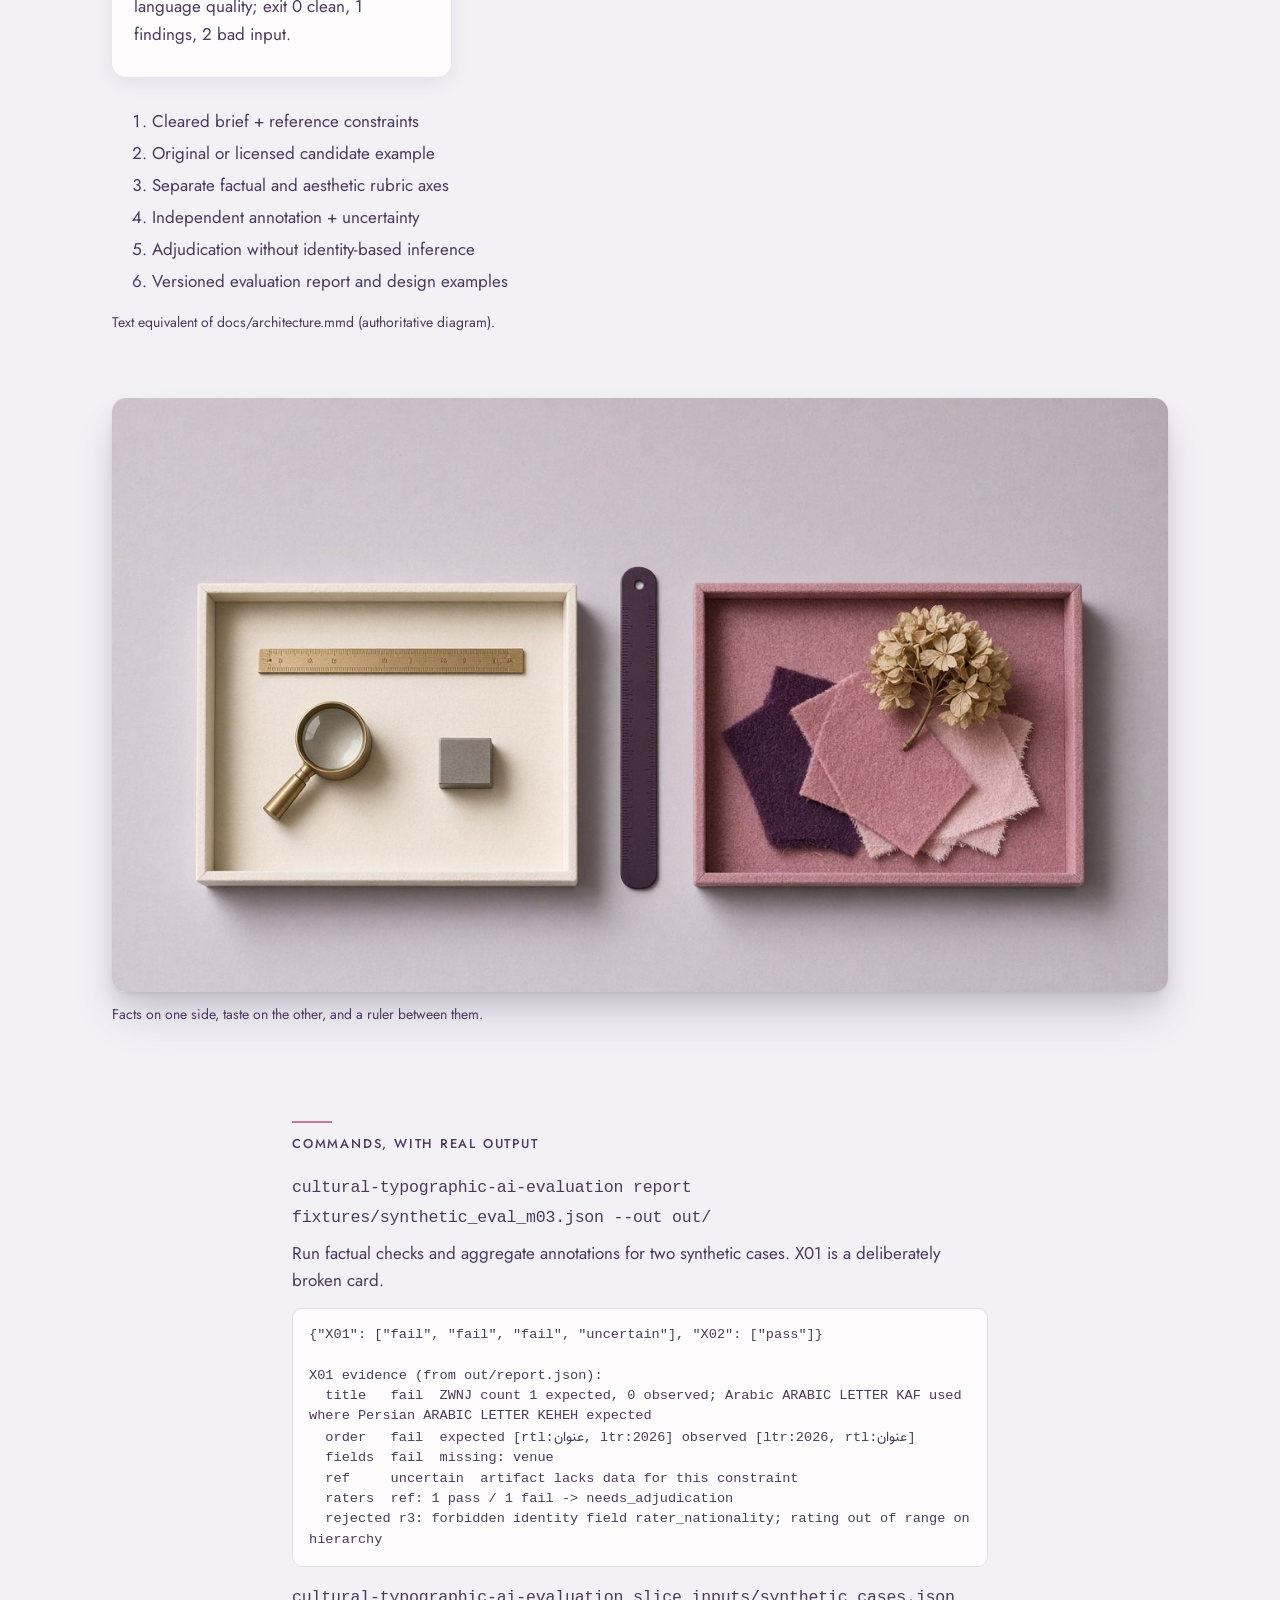
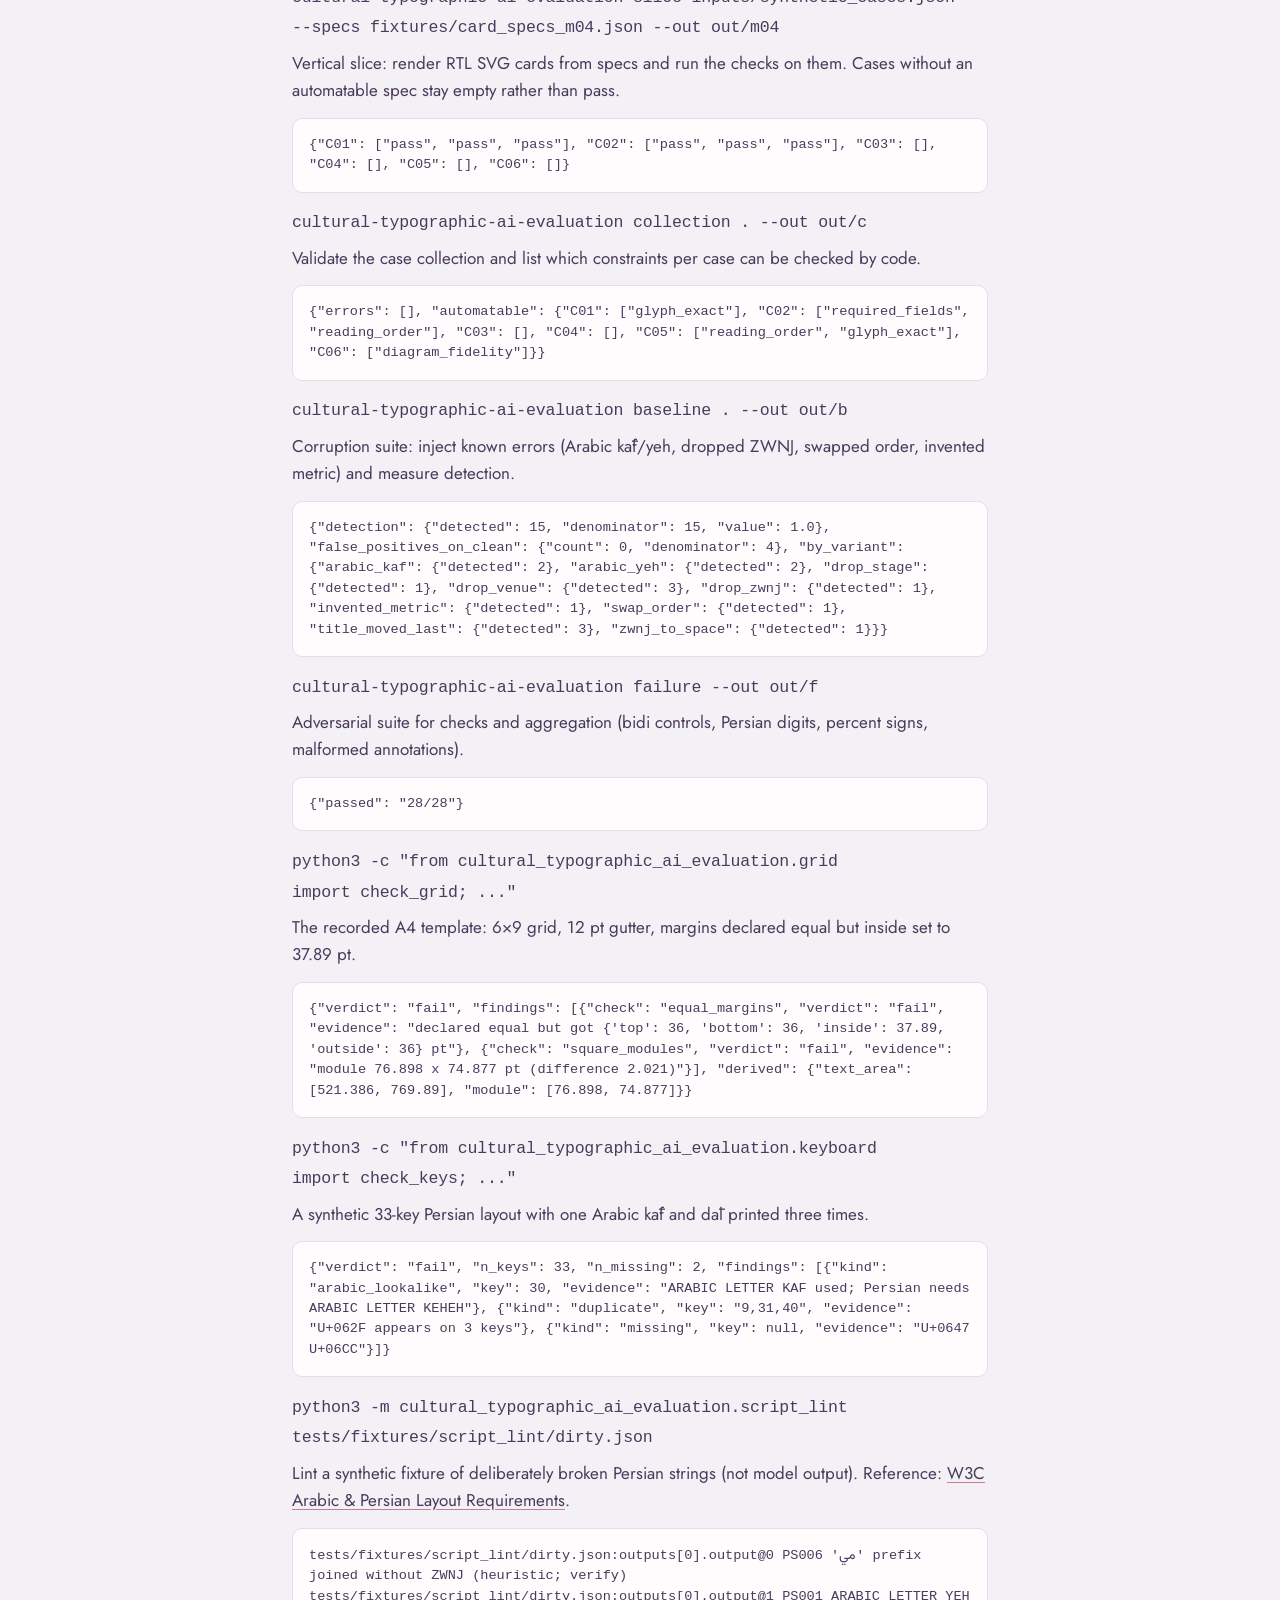
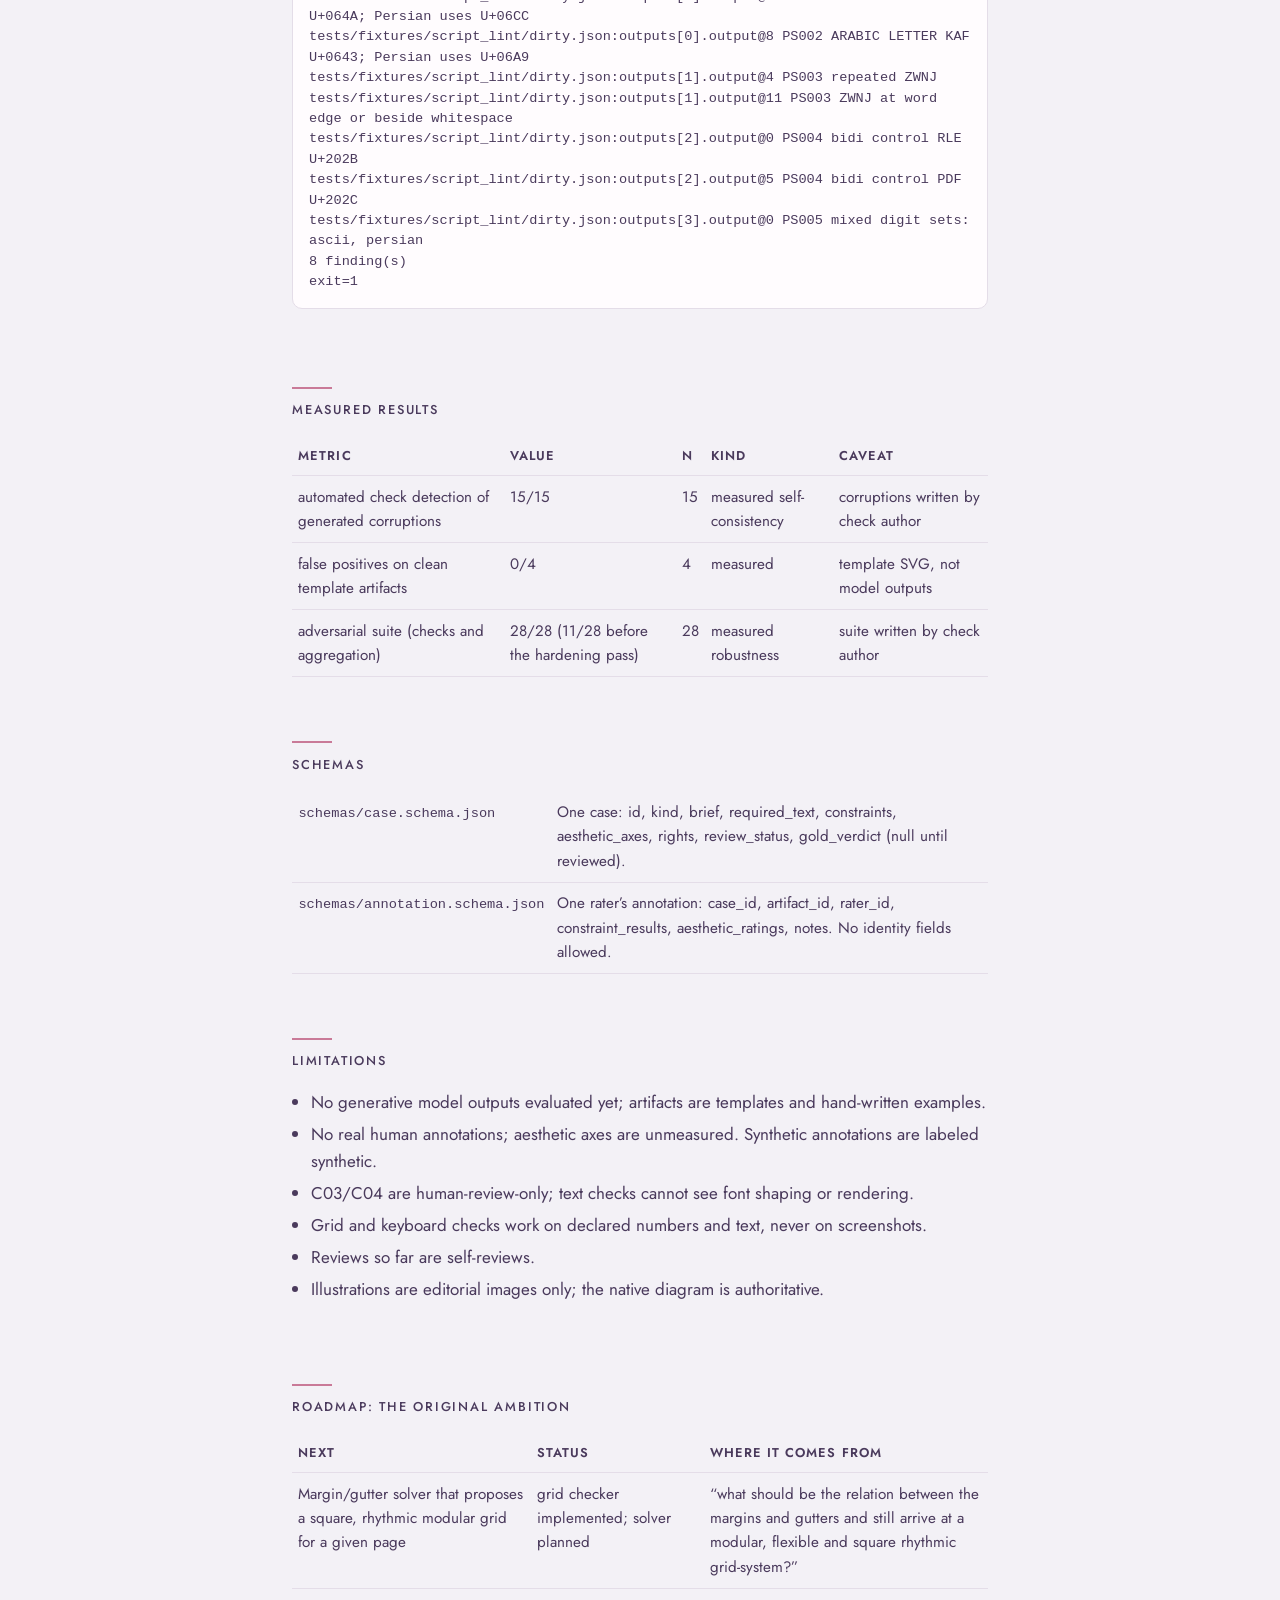
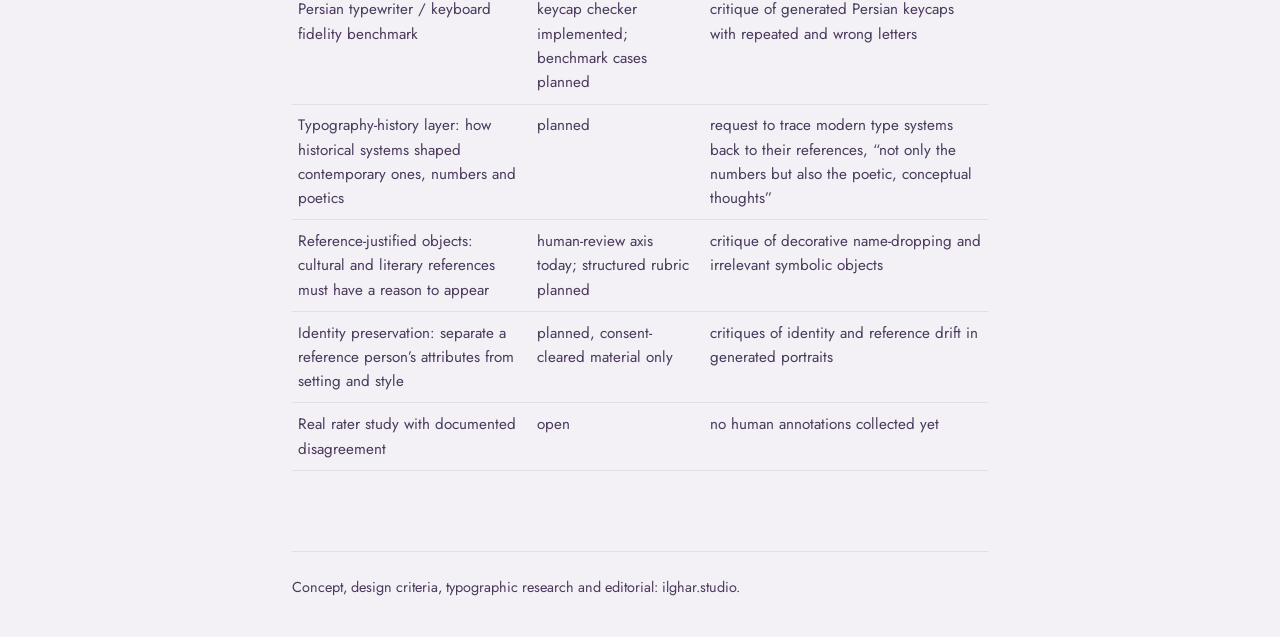
==== commit 13e907b3: "Merge pull request #3 from Ilghar/website-ops/typography-unify-20261104 Typography: shared studio fo" ====
--- a/site/index.html
+++ b/site/index.html
@@ -1,119 +1,70 @@
-<!doctype html>
-<html lang="en">
-<head>
-<meta charset="utf-8"><meta name="viewport" content="width=device-width,initial-scale=1">
-<title>Cultural &amp; Typographic Evaluation Kit · ilghar.studio</title>
-<meta property="og:title" content="Cultural & Typographic Evaluation · ilghar.studio">
-<meta property="og:image" content="og/og-light.svg">
-<meta property="og:image:width" content="1200">
-<meta property="og:image:height" content="630">
-<meta name="twitter:card" content="summary_large_image">
-<meta name="twitter:image" content="og/og-light.svg">
-<link rel="stylesheet" href="tokens.css">
-<link rel="stylesheet" href="pages-shell.css">
-<style>
-@font-face{font-family:Jost;font-style:normal;font-weight:300;font-display:swap;src:url("fonts/jost-latin-300-normal.woff2") format("woff2")}
-@font-face{font-family:Jost;font-style:normal;font-weight:400;font-display:swap;src:url("fonts/jost-latin-400-normal.woff2") format("woff2")}
-@font-face{font-family:Jost;font-style:normal;font-weight:500;font-display:swap;src:url("fonts/jost-latin-500-normal.woff2") format("woff2")}
-@font-face{font-family:Vazirmatn;font-style:normal;font-weight:300;font-display:swap;src:url("fonts/vazirmatn-fa.woff2") format("woff2")}
-[lang=fa]{font-family:Vazirmatn,Jost;font-size:90%}
-label{display:grid;gap:6px;font-size:12px;letter-spacing:.12em;text-transform:uppercase;color:var(--label)}
-input{font:300 16px/1.55 Jost;padding:8px;border:1px solid var(--line);border-radius:0;background:var(--bg);color:var(--fg)}
-button.run{font:400 12px Jost;letter-spacing:.12em;text-transform:uppercase;color:var(--fg);background:transparent;border:1px solid var(--line);border-radius:0;padding:.5rem .9rem;cursor:pointer}
-.live-pad{padding:16px;display:grid;gap:12px}
-pre.out{margin:0;font:300 14px/1.5 Jost;white-space:pre-wrap;color:var(--fg)}
+<!doctype html><html lang="en"><head><meta charset="utf-8"><meta name="viewport" content="width=device-width,initial-scale=1">
+<title>cultural &amp; typographic evaluation kit · ilghar.studio</title><style>.ilg-case{--canvas:#f3f1f6;--surface:#fffcfe;--ink:#4a3a5c;--muted:#7a688c;--subtle:#a394ae;--accent:#c97a98;--accent-fg:#fffafc;--line:#e4dde8;--ring:#c97a98;--figure-bg:#fffcfe;--shadow-frame:inset 0 1px 0 rgba(255,255,255,.98),inset 0 -1px 0 rgba(74,58,92,.05),0 2px 3px rgba(74,58,92,.06),0 10px 18px rgba(74,58,92,.1),0 28px 44px -8px rgba(74,58,92,.22);--shadow-plate:0 1px 0 rgba(255,255,255,.7),0 6px 18px rgba(74,58,92,.1);color-scheme:light;}@media (prefers-color-scheme:dark){.ilg-case:not([data-theme=light]){--canvas:#4a434c;--surface:#5a535c;--ink:#f4eef3;--muted:#cbbdce;--subtle:#cbbdce;--accent:#e8a8bc;--accent-fg:#4a434c;--line:#a394ae;--ring:#e8a8bc;--figure-bg:#f3f1f6;--shadow-frame:inset 0 1px 0 rgba(255,255,255,.1),0 2px 4px rgba(0,0,0,.25),0 16px 32px -8px rgba(0,0,0,.45),0 32px 56px -16px rgba(0,0,0,.4);--shadow-plate:0 1px 0 rgba(255,255,255,.08),0 8px 20px rgba(0,0,0,.28);color-scheme:dark;}}.ilg-case[data-theme=dark]{--canvas:#4a434c;--surface:#5a535c;--ink:#f4eef3;--muted:#cbbdce;--subtle:#cbbdce;--accent:#e8a8bc;--accent-fg:#4a434c;--line:#a394ae;--ring:#e8a8bc;--figure-bg:#f3f1f6;--shadow-frame:inset 0 1px 0 rgba(255,255,255,.1),0 2px 4px rgba(0,0,0,.25),0 16px 32px -8px rgba(0,0,0,.45),0 32px 56px -16px rgba(0,0,0,.4);--shadow-plate:0 1px 0 rgba(255,255,255,.08),0 8px 20px rgba(0,0,0,.28);color-scheme:dark;}.ilg-case{background:var(--canvas);color:var(--ink);min-height:100vh}.ilg-case .ilg-theme-toggle{position:fixed;top:1rem;inset-inline-end:1rem;z-index:10;font:inherit;font-size:.8rem;letter-spacing:.08em;color:var(--ink);background:var(--surface);border:1px solid var(--accent);border-radius:2rem;padding:.35rem .9rem;cursor:pointer;box-shadow:var(--shadow-plate)}.ilg-case .ilg-theme-toggle:focus-visible{outline:2px solid var(--ring);outline-offset:2px}.ilg-case .ilg-theme-toggle[hidden]{display:none}@font-face{font-family:"Jost";font-style:normal;font-weight:300;font-display:swap;src:url("fonts/jost-latin-ext-300-normal.woff2") format("woff2");unicode-range:U+0100-02BA,U+02BD-02C5,U+02C7-02CC,U+02CE-02D7,U+02DD-02FF,U+0304,U+0308,U+0329,U+1D00-1DBF,U+1E00-1E9F,U+1EF2-1EFF,U+2020,U+20A0-20AB,U+20AD-20C0,U+2113,U+2C60-2C7F,U+A720-A7FF;}@font-face{font-family:"Jost";font-style:normal;font-weight:300;font-display:swap;src:url("fonts/jost-latin-300-normal.woff2") format("woff2");unicode-range:U+0000-00FF,U+0131,U+0152-0153,U+02BB-02BC,U+02C6,U+02DA,U+02DC,U+0304,U+0308,U+0329,U+2000-206F,U+20AC,U+2122,U+2191,U+2193,U+2212,U+2215,U+FEFF,U+FFFD;}@font-face{font-family:"Jost";font-style:normal;font-weight:400;font-display:swap;src:url("fonts/jost-latin-ext-400-normal.woff2") format("woff2");unicode-range:U+0100-02BA,U+02BD-02C5,U+02C7-02CC,U+02CE-02D7,U+02DD-02FF,U+0304,U+0308,U+0329,U+1D00-1DBF,U+1E00-1E9F,U+1EF2-1EFF,U+2020,U+20A0-20AB,U+20AD-20C0,U+2113,U+2C60-2C7F,U+A720-A7FF;}@font-face{font-family:"Jost";font-style:normal;font-weight:400;font-display:swap;src:url("fonts/jost-latin-400-normal.woff2") format("woff2");unicode-range:U+0000-00FF,U+0131,U+0152-0153,U+02BB-02BC,U+02C6,U+02DA,U+02DC,U+0304,U+0308,U+0329,U+2000-206F,U+20AC,U+2122,U+2191,U+2193,U+2212,U+2215,U+FEFF,U+FFFD;}@font-face{font-family:"Jost";font-style:normal;font-weight:500;font-display:swap;src:url("fonts/jost-latin-ext-500-normal.woff2") format("woff2");unicode-range:U+0100-02BA,U+02BD-02C5,U+02C7-02CC,U+02CE-02D7,U+02DD-02FF,U+0304,U+0308,U+0329,U+1D00-1DBF,U+1E00-1E9F,U+1EF2-1EFF,U+2020,U+20A0-20AB,U+20AD-20C0,U+2113,U+2C60-2C7F,U+A720-A7FF;}@font-face{font-family:"Jost";font-style:normal;font-weight:500;font-display:swap;src:url("fonts/jost-latin-500-normal.woff2") format("woff2");unicode-range:U+0000-00FF,U+0131,U+0152-0153,U+02BB-02BC,U+02C6,U+02DA,U+02DC,U+0304,U+0308,U+0329,U+2000-206F,U+20AC,U+2122,U+2191,U+2193,U+2212,U+2215,U+FEFF,U+FFFD;}@font-face{font-family:"Jost";font-style:normal;font-weight:600;font-display:swap;src:url("fonts/jost-latin-ext-600-normal.woff2") format("woff2");unicode-range:U+0100-02BA,U+02BD-02C5,U+02C7-02CC,U+02CE-02D7,U+02DD-02FF,U+0304,U+0308,U+0329,U+1D00-1DBF,U+1E00-1E9F,U+1EF2-1EFF,U+2020,U+20A0-20AB,U+20AD-20C0,U+2113,U+2C60-2C7F,U+A720-A7FF;}@font-face{font-family:"Jost";font-style:normal;font-weight:600;font-display:swap;src:url("fonts/jost-latin-600-normal.woff2") format("woff2");unicode-range:U+0000-00FF,U+0131,U+0152-0153,U+02BB-02BC,U+02C6,U+02DA,U+02DC,U+0304,U+0308,U+0329,U+2000-206F,U+20AC,U+2122,U+2191,U+2193,U+2212,U+2215,U+FEFF,U+FFFD;}@font-face{font-family:"Jost";font-style:italic;font-weight:400;font-display:swap;src:url("fonts/jost-latin-ext-400-italic.woff2") format("woff2");unicode-range:U+0100-02BA,U+02BD-02C5,U+02C7-02CC,U+02CE-02D7,U+02DD-02FF,U+0304,U+0308,U+0329,U+1D00-1DBF,U+1E00-1E9F,U+1EF2-1EFF,U+2020,U+20A0-20AB,U+20AD-20C0,U+2113,U+2C60-2C7F,U+A720-A7FF;}@font-face{font-family:"Jost";font-style:italic;font-weight:400;font-display:swap;src:url("fonts/jost-latin-400-italic.woff2") format("woff2");unicode-range:U+0000-00FF,U+0131,U+0152-0153,U+02BB-02BC,U+02C6,U+02DA,U+02DC,U+0304,U+0308,U+0329,U+2000-206F,U+20AC,U+2122,U+2191,U+2193,U+2212,U+2215,U+FEFF,U+FFFD;}@font-face{font-family:"Vazirmatn";font-style:normal;font-weight:100 900;font-display:swap;src:url("fonts/vazirmatn-fa.woff2") format("woff2");unicode-range:U+0600-06FF,U+200C-200D,U+FB50-FDFF,U+FE70-FEFF;}
+.ilg-case [lang="fa"]{font-family:"Vazirmatn","Noto Naskh Arabic",sans-serif;letter-spacing:0;text-transform:none}
+.ilg-case{--title-fa-weight:400;--title-fa-size:.9em;--title-lat-weight:400}
+.ilg-case h1 [lang="fa"]{font-weight:var(--title-fa-weight);font-size:var(--title-fa-size)}
+.ilg-case a{color:var(--ink);text-decoration-color:var(--accent);text-underline-offset:.15em}
+.ilg-case{--ease-out:cubic-bezier(.22,1,.36,1);
+font-family:"Jost","Avenir Next","Avenir","Helvetica Neue",Helvetica,Arial,"Vazirmatn","Noto Naskh Arabic",sans-serif;font-weight:400;
+-webkit-font-smoothing:antialiased;line-height:1.6;font-size:1.0625rem}
+body{margin:0}.ilg-case *{box-sizing:border-box}
+.ilg-case main{max-width:72rem;margin:0 auto;padding:clamp(1.5rem,4vw,4rem) clamp(1rem,4vw,3rem);display:grid;grid-template-columns:repeat(12,minmax(0,1fr));column-gap:1.5rem}
+.ilg-case main>*{grid-column:1/-1}.ilg-case .col{grid-column:1/-1}@media (min-width:60rem){.ilg-case .col{grid-column:3/11}}
+.ilg-case h1,.ilg-case h2,.ilg-case h3{font-family:"Jost","Avenir Next",sans-serif;font-weight:500;text-wrap:balance;letter-spacing:-.01em;margin:0}
+.ilg-case h1{font-family:"Jost","Avenir Next",sans-serif;font-weight:400;text-transform:lowercase;letter-spacing:-.015em;font-size:clamp(2.4rem,5.5vw,4rem);line-height:1.02;margin:.5rem 0 1rem}
+.ilg-case h2{font-size:.8rem;text-transform:uppercase;letter-spacing:.14em;color:var(--ink);margin:4rem 0 1rem}.ilg-case h2::before{content:"";display:block;width:2.5rem;height:2px;background:var(--accent);margin-bottom:.7rem}
+.ilg-case h3{font-size:1.15rem;margin:0 0 .35rem}.ilg-case p{text-wrap:pretty;margin:.5rem 0}
+.ilg-case .kicker{font-size:.8rem;letter-spacing:.14em;text-transform:uppercase;color:var(--ink)}
+.ilg-case .pitch{font-size:clamp(1.2rem,2.2vw,1.5rem);font-weight:300;color:var(--ink);max-width:40rem}
+.ilg-case .meta{color:var(--ink);font-size:.95rem}
+.ilg-case .badge{display:inline-block;border:1px solid var(--accent);color:var(--ink);padding:.05rem .65rem;border-radius:1rem;font-size:.8rem;margin:0 .35rem .35rem 0}
+.ilg-case figure{margin:2rem 0}.ilg-case figure img{width:100%;height:auto;display:block;border-radius:14px;box-shadow:var(--shadow-frame);background:var(--figure-bg)}
+.ilg-case figcaption{font-size:max(12px,.875rem);font-weight:400;line-height:1.55;color:var(--ink);margin-top:.75rem}
+.ilg-case .caveat{color:var(--ink);font-size:1rem;font-weight:400;line-height:1.6;max-width:40rem;margin:.75rem 0 0;padding-inline-start:.85rem;border-inline-start:2px solid var(--accent)}
+.ilg-case .cards{display:grid;gap:1.25rem;grid-template-columns:repeat(auto-fit,minmax(15rem,1fr))}
+.ilg-case .card{background:var(--surface);border-radius:14px;padding:1.25rem 1.35rem;box-shadow:var(--shadow-plate)}
+.ilg-case .steps{grid-template-columns:repeat(auto-fit,minmax(15rem,1fr))}@media(min-width:60rem){.ilg-case .steps{grid-template-columns:repeat(3,minmax(0,1fr))}}
+.ilg-case .step{counter-increment:s}.ilg-case .steps{counter-reset:s}.ilg-case .step h3::before{content:counter(s,decimal-leading-zero) "  ";color:var(--ink);border-bottom:2px solid var(--accent)}
+.ilg-case pre{background:var(--surface);border:1px solid var(--line);border-radius:10px;padding:1rem;overflow:auto;font:.85rem/1.5 ui-monospace,SFMono-Regular,Menlo,monospace;white-space:pre-wrap;word-break:break-word}
+.ilg-case code{font-family:ui-monospace,SFMono-Regular,Menlo,monospace;font-size:.9em}
+.ilg-case table{border-collapse:collapse;width:100%;font-size:.95rem}.ilg-case td,.ilg-case th{border-bottom:1px solid var(--line);padding:.55rem .4rem;text-align:start;vertical-align:top}
+.ilg-case th{font-weight:600;color:var(--ink);font-size:.8rem;text-transform:uppercase;letter-spacing:.08em}
+.ilg-case ul{padding-inline-start:1.2rem}.ilg-case li{margin:.3rem 0}.ilg-case footer{margin-top:5rem;color:var(--ink);font-size:.9rem;border-top:1px solid var(--line);padding-top:1.5rem}
+.ilg-case ::selection{background:color-mix(in oklab,var(--accent) 38%,transparent)}
+@media (prefers-reduced-motion:reduce){.ilg-case *{animation:none!important;transition:none!important;scroll-behavior:auto!important}}
+.ilg-case .board{margin:2rem 0;display:grid;grid-template-columns:subgrid}.ilg-case .board>*{grid-column:1/-1}@media (min-width:60rem){.ilg-case .board>figcaption{grid-column:3/11}}.ilg-case .board picture,.ilg-case .board>img{display:block;background:var(--surface);border:1px solid var(--line);border-radius:8px;padding:clamp(.5rem,1.2vw,1rem)}.ilg-case .board img{width:100%;height:auto;display:block;border-radius:4px}.ilg-case .board .b-light,.ilg-case .board .b-dark{border-radius:8px}
+.ilg-case .board .b-light,.ilg-case .board .b-dark{display:none}
+.ilg-case[data-theme=light] .board .b-auto,.ilg-case[data-theme=dark] .board .b-auto{display:none}
+.ilg-case[data-theme=light] .board .b-light,.ilg-case[data-theme=dark] .board .b-dark{display:block}</style></head><body><div class="ilg-case"><button type="button" class="ilg-theme-toggle" aria-pressed="false" hidden>Dark mode</button><main>
+<header class="col"><p class="kicker">ilghar.studio · case study</p><h1>cultural &amp; typographic evaluation kit</h1><p class="pitch">A kit for judging generated design work the way a typographer would: first the facts you can check (the right Persian letters, the right reading order, the grid that actually adds up), then taste, kept separate and allowed to disagree.</p>
+<p><span class="badge">In progress</span></p><p class="caveat">Measured check self-consistency and adversarial robustness on template artifacts. No model or rater results yet.</p></header>
+<figure class="board"><picture class="b-auto"><source media="(prefers-color-scheme: dark)" srcset="../assets/board-dark.svg"><img src="../assets/board-light.svg" alt="Project board: a fine-line star grid with some stars marked in rose, a code-drawn star construction with one rose point, and a text column describing the seven checks." width="2400" height="1500"></picture><img class="b-light" src="../assets/board-light.svg" alt="" width="2400" height="1500" loading="lazy"><img class="b-dark" src="../assets/board-dark.svg" alt="" width="2400" height="1500" loading="lazy"><figcaption>Project board, ilghar.studio. Light and dark versions follow the page theme.</figcaption></figure>
+<section class="col"><h2>The question</h2><p class="pitch">How can evaluators separate factual cultural/typographic constraint failures from subjective aesthetic preference, while documenting disagreement and source provenance?</p><p>Image and layout generators produce posters, cards and keyboards that look right and are wrong. Persian keycaps with the same letter printed four times. An Arabic kāf where Persian needs keheh. A missing zero-width non-joiner that breaks a word in two. A template whose inside margin is 37.89 pt while every other margin is 36. A literary or cultural object dropped in as decoration, with no reason to be there.</p><p>Most evaluations fold all of this into one “quality” score, so a factual error and a matter of taste end up on the same scale, and the people who notice the error are outvoted by the people who liked the colors.</p><p>This kit keeps the two apart. Factual constraints are checked by deterministic code at the level of Unicode code points and arithmetic. Aesthetic judgments are collected from raters as distributions, never averaged into a verdict, and disagreement is flagged for adjudication. Rater identity is never used as evidence of expertise: an annotation that carries a nationality field is rejected.</p></section>
+<section><h2>Who it is for</h2><div class="cards"><div class="card"><h3>Teams evaluating image, layout or type generators</h3><p>Code-point-exact checks for Persian and mixed-direction text, and a clear line between “wrong” and “I don’t like it”.</p></div><div class="card"><h3>Designers and art directors</h3><p>A grid checker that tells you whether margins, gutters and baseline really form the square, rhythmic module you asked for.</p></div><div class="card"><h3>Annotation and research leads</h3><p>Annotation schemas that preserve minority opinions and uncertainty, and refuse identity-based shortcuts.</p></div></div></section>
+<section><h2>How it works</h2><div class="cards steps"><div class="card step"><h3>Cleared brief + constraints</h3><p>Each case states what must be true (exact title glyphs, reading order, required fields, diagram stages) and records rights and review status for every reference.</p></div><div class="card step"><h3>Candidate artifact</h3><p>Original or licensed examples only. The vertical slice renders a right-to-left SVG card from a spec, with native text, never text baked into pixels.</p></div><div class="card step"><h3>Factual checks</h3><p>Exact-glyph, reading-order, required-field and diagram checks return pass, fail or uncertain with evidence. Anything that needs eyes is marked human-review, never guessed.</p></div><div class="card step"><h3>Taste, separately</h3><p>Aesthetic axes such as hierarchy are collected as rating distributions with n, not merged into the factual verdict.</p></div><div class="card step"><h3>Disagreement and adjudication</h3><p>Conflicting rater verdicts are flagged for adjudication. Malformed or identity-bearing annotations are rejected with reasons.</p></div><div class="card step"><h3>Grid and keyboard checks</h3><p>The grid checker verifies margins, gutters, square modules and baseline rhythm by arithmetic; the keyboard checker checks Persian keycaps for duplicates, look-alikes and missing letters.</p></div><div class="card step"><h3>Script linter</h3><p>The script linter walks every string in an evaluation output and flags codepoint-level Persian-script faults: Arabic yeh/kaf (U+064A, U+0649, U+0643) where Persian U+06CC/U+06A9 are expected, misplaced or repeated ZWNJ, bidi control characters, mixed digit sets, and a labeled heuristic for a missing ZWNJ after the mi-/nemi- verb prefix. Rules follow the character-level guidance in <a href="https://www.w3.org/TR/alreq/">W3C Arabic &amp; Persian Layout Requirements</a>. It reports characters, not language quality; exit 0 clean, 1 findings, 2 bad input.</p></div></div>
+<figure><ol><li>Cleared brief + reference constraints</li><li>Original or licensed candidate example</li><li>Separate factual and aesthetic rubric axes</li><li>Independent annotation + uncertainty</li><li>Adjudication without identity-based inference</li><li>Versioned evaluation report and design examples</li></ol><figcaption>Text equivalent of docs/architecture.mmd (authoritative diagram).</figcaption></figure></section>
+<figure><img src="../assets/fact-vs-taste.svg" alt="Two trays divided by a plum ruler: measuring tools on the left, swatches and a dried flower on the right." width="1280" height="720" loading="lazy"><figcaption>Facts on one side, taste on the other, and a ruler between them.</figcaption></figure>
+<section class="col"><h2>Commands, with real output</h2><h3><code>cultural-typographic-ai-evaluation report fixtures/synthetic_eval_m03.json --out out/</code></h3><p>Run factual checks and aggregate annotations for two synthetic cases. X01 is a deliberately broken card.</p><pre>{&quot;X01&quot;: [&quot;fail&quot;, &quot;fail&quot;, &quot;fail&quot;, &quot;uncertain&quot;], &quot;X02&quot;: [&quot;pass&quot;]}
 
-/* hero art sized by pages-shell .hero-art (8:3, no outer frame) */
-</style>
-</head>
-<body>
-<div class="ilg-case">
-<main>
-  <header class="site span12">
-    <p class="brand-label">ilghar.studio | cultural</p>
-    <button type="button" class="theme-toggle" aria-pressed="false">Dark mode</button>
-  </header>
-  <header class="hero span12">
-    <h1 class="name"><span class="first">C</span>ultural &amp; Typographic Evaluation</h1>
-    <p class="title">Evaluation kit</p>
-    <p class="sub"><span>Glyphs</span><span>order</span><span>grid</span></p>
-    <span class="status">In progress</span>
-  </header>
-
-  <figure class="span12">
-    <picture class="hero-art">
-        <source media="(prefers-color-scheme: dark)" srcset="hero/hero-dark.svg">
-        <img src="hero/hero-light.svg" width="1280" height="480" alt="CULTURAL / TYPOGRAPHIC EVALUATION — A kit for judging design like a typographer: facts, then taste.">
-      </picture>
-    <figcaption>Project hero</figcaption>
-  </figure>
-
-  <section class="span12" aria-label="Live function">
-    <h2>Live function</h2>
-    <figure>
-      <div class="frame live">
-        <form id="glyph-demo" class="live-pad" onsubmit="return false">
-          <label>Expected (Persian)<input id="g-exp" type="text" dir="rtl" lang="fa" value="می‌رود"></label>
-          <label>Observed<input id="g-obs" type="text" dir="rtl" lang="fa" value="مي‌رود"></label>
-          <p style="margin:0;font-size:16px;font-weight:300">Default observed swaps Persian yeh for Arabic yeh — a common generator fault.</p>
-          <button type="button" class="run" id="g-run">Run check</button>
-          <pre class="out" id="g-out" aria-live="polite"></pre>
-        </form>
-      </div>
-      <figcaption>Glyph check · exact Unicode match</figcaption>
-    </figure>
-  </section>
-
-  <section class="span12" aria-label="Proof">
-    <h2>Proof</h2>
-    <div class="grid-444">
-      <div class="card"><h3>Corruption detection</h3><p>15/15 injected glyph, ZWNJ and order faults caught.</p></div>
-      <div class="card"><h3>False positives</h3><p>0/4 clean template artifacts stay clean.</p></div>
-      <div class="card"><h3>Adversarial suite</h3><p>28/28 checks hold under bidi, digits and malformed annotations.</p></div>
-    </div>
-  </section>
-
-  <section class="span12" aria-label="Project material">
-    <h2>Project material</h2>
-    <figure>
-      <div class="frame r1610">
-        <picture>
-          <source media="(prefers-color-scheme: dark)" srcset="assets/board-dark.svg">
-          <img src="assets/board-light.svg" alt="Project board: a fine-line star grid with some stars marked in rose, a code-drawn star construction with one rose point, and a text column describing the seven checks." width="2400" height="1500">
-        </picture>
-      </div>
-      <figcaption>Project board</figcaption>
-    </figure>
-  </section>
-
-  <section class="span12">
-    <h2>How it works</h2>
-    <ul class="dots">
-      <li>Check the facts first: right Persian letters, reading order, a grid that adds up.</li>
-      <li>Keep taste separate, and allow raters to disagree.</li>
-      <li>Every check is a pure function over annotations — no model required.</li>
-    </ul>
-    <p><a href="../docs/PAGES_LONGFORM.html">Longform notes, commands and schemas →</a></p>
-  </section>
-  <footer class="span12">Concept and evaluation · ilghar.studio</footer>
-</main>
-</div>
-<script>
-(function(){var r=document.documentElement;var b=document.querySelector(".theme-toggle");if(!b)return;var k="ilg-theme";var m=window.matchMedia&&matchMedia("(prefers-color-scheme: dark)");var s=null;try{s=localStorage.getItem(k)}catch(e){}function dark(){var t=r.getAttribute("data-theme");return t?t==="dark":!!(m&&m.matches)}function sync(){var d=dark();b.setAttribute("aria-pressed",String(d));b.textContent=d?"Light mode":"Dark mode";var root=document.querySelector(".ilg-case");if(d){root.setAttribute("data-theme","dark");r.setAttribute("data-theme","dark")}else{root.setAttribute("data-theme","light");r.setAttribute("data-theme","light")}}if(s==="dark"||s==="light"){r.setAttribute("data-theme",s);document.querySelector(".ilg-case").setAttribute("data-theme",s)}sync();if(m&&m.addEventListener)m.addEventListener("change",sync);b.addEventListener("click",function(){var n=dark()?"light":"dark";r.setAttribute("data-theme",n);document.querySelector(".ilg-case").setAttribute("data-theme",n);try{localStorage.setItem(k,n)}catch(e){}sync()})})();
-document.getElementById("g-run").addEventListener("click",function(){
-  var exp=document.getElementById("g-exp").value;
-  var obs=document.getElementById("g-obs").value;
-  var ok=exp===obs;
-  var lines=["expected: "+JSON.stringify(exp),"observed: "+JSON.stringify(obs),"match: "+ok];
-  if(!ok){
-    var diffs=[];
-    var n=Math.max(exp.length,obs.length);
-    for(var i=0;i<n;i++){if(exp[i]!==obs[i])diffs.push("@"+i+" U+"+(exp[i]?exp.charCodeAt(i).toString(16):"—")+" vs U+"+(obs[i]?obs.charCodeAt(i).toString(16):"—"));}
-    lines.push("diffs: "+(diffs.slice(0,6).join("; ")||"length"));
-  }
-  document.getElementById("g-out").textContent=lines.join("\n");
-});
-document.getElementById("g-run").click();
-</script>
-</body>
-</html>
+X01 evidence (from out/report.json):
+  title   fail  ZWNJ count 1 expected, 0 observed; Arabic ARABIC LETTER KAF used where Persian ARABIC LETTER KEHEH expected
+  order   fail  expected [rtl:<span lang="fa" dir="rtl">عنوان</span>, ltr:2026] observed [ltr:2026, rtl:<span lang="fa" dir="rtl">عنوان</span>]
+  fields  fail  missing: venue
+  ref     uncertain  artifact lacks data for this constraint
+  raters  ref: 1 pass / 1 fail -&gt; needs_adjudication
+  rejected r3: forbidden identity field rater_nationality; rating out of range on hierarchy</pre><h3><code>cultural-typographic-ai-evaluation slice inputs/synthetic_cases.json --specs fixtures/card_specs_m04.json --out out/m04</code></h3><p>Vertical slice: render RTL SVG cards from specs and run the checks on them. Cases without an automatable spec stay empty rather than pass.</p><pre>{&quot;C01&quot;: [&quot;pass&quot;, &quot;pass&quot;, &quot;pass&quot;], &quot;C02&quot;: [&quot;pass&quot;, &quot;pass&quot;, &quot;pass&quot;], &quot;C03&quot;: [], &quot;C04&quot;: [], &quot;C05&quot;: [], &quot;C06&quot;: []}</pre><h3><code>cultural-typographic-ai-evaluation collection . --out out/c</code></h3><p>Validate the case collection and list which constraints per case can be checked by code.</p><pre>{&quot;errors&quot;: [], &quot;automatable&quot;: {&quot;C01&quot;: [&quot;glyph_exact&quot;], &quot;C02&quot;: [&quot;required_fields&quot;, &quot;reading_order&quot;], &quot;C03&quot;: [], &quot;C04&quot;: [], &quot;C05&quot;: [&quot;reading_order&quot;, &quot;glyph_exact&quot;], &quot;C06&quot;: [&quot;diagram_fidelity&quot;]}}</pre><h3><code>cultural-typographic-ai-evaluation baseline . --out out/b</code></h3><p>Corruption suite: inject known errors (Arabic kāf/yeh, dropped ZWNJ, swapped order, invented metric) and measure detection.</p><pre>{&quot;detection&quot;: {&quot;detected&quot;: 15, &quot;denominator&quot;: 15, &quot;value&quot;: 1.0}, &quot;false_positives_on_clean&quot;: {&quot;count&quot;: 0, &quot;denominator&quot;: 4}, &quot;by_variant&quot;: {&quot;arabic_kaf&quot;: {&quot;detected&quot;: 2}, &quot;arabic_yeh&quot;: {&quot;detected&quot;: 2}, &quot;drop_stage&quot;: {&quot;detected&quot;: 1}, &quot;drop_venue&quot;: {&quot;detected&quot;: 3}, &quot;drop_zwnj&quot;: {&quot;detected&quot;: 1}, &quot;invented_metric&quot;: {&quot;detected&quot;: 1}, &quot;swap_order&quot;: {&quot;detected&quot;: 1}, &quot;title_moved_last&quot;: {&quot;detected&quot;: 3}, &quot;zwnj_to_space&quot;: {&quot;detected&quot;: 1}}}</pre><h3><code>cultural-typographic-ai-evaluation failure --out out/f</code></h3><p>Adversarial suite for checks and aggregation (bidi controls, Persian digits, percent signs, malformed annotations).</p><pre>{&quot;passed&quot;: &quot;28/28&quot;}</pre><h3><code>python3 -c &quot;from cultural_typographic_ai_evaluation.grid import check_grid; ...&quot;</code></h3><p>The recorded A4 template: 6×9 grid, 12 pt gutter, margins declared equal but inside set to 37.89 pt.</p><pre>{&quot;verdict&quot;: &quot;fail&quot;, &quot;findings&quot;: [{&quot;check&quot;: &quot;equal_margins&quot;, &quot;verdict&quot;: &quot;fail&quot;, &quot;evidence&quot;: &quot;declared equal but got {&#x27;top&#x27;: 36, &#x27;bottom&#x27;: 36, &#x27;inside&#x27;: 37.89, &#x27;outside&#x27;: 36} pt&quot;}, {&quot;check&quot;: &quot;square_modules&quot;, &quot;verdict&quot;: &quot;fail&quot;, &quot;evidence&quot;: &quot;module 76.898 x 74.877 pt (difference 2.021)&quot;}], &quot;derived&quot;: {&quot;text_area&quot;: [521.386, 769.89], &quot;module&quot;: [76.898, 74.877]}}</pre><h3><code>python3 -c &quot;from cultural_typographic_ai_evaluation.keyboard import check_keys; ...&quot;</code></h3><p>A synthetic 33-key Persian layout with one Arabic kāf and dāl printed three times.</p><pre>{&quot;verdict&quot;: &quot;fail&quot;, &quot;n_keys&quot;: 33, &quot;n_missing&quot;: 2, &quot;findings&quot;: [{&quot;kind&quot;: &quot;arabic_lookalike&quot;, &quot;key&quot;: 30, &quot;evidence&quot;: &quot;ARABIC LETTER KAF used; Persian needs ARABIC LETTER KEHEH&quot;}, {&quot;kind&quot;: &quot;duplicate&quot;, &quot;key&quot;: &quot;9,31,40&quot;, &quot;evidence&quot;: &quot;U+062F appears on 3 keys&quot;}, {&quot;kind&quot;: &quot;missing&quot;, &quot;key&quot;: null, &quot;evidence&quot;: &quot;U+0647 U+06CC&quot;}]}</pre><h3><code>python3 -m cultural_typographic_ai_evaluation.script_lint tests/fixtures/script_lint/dirty.json</code></h3><p>Lint a synthetic fixture of deliberately broken Persian strings (not model output). Reference: <a href="https://www.w3.org/TR/alreq/">W3C Arabic &amp; Persian Layout Requirements</a>.</p><pre>tests/fixtures/script_lint/dirty.json:outputs[0].output@0 PS006 &#x27;<span lang="fa" dir="rtl">مي</span>&#x27; prefix joined without ZWNJ (heuristic; verify)
+tests/fixtures/script_lint/dirty.json:outputs[0].output@1 PS001 ARABIC LETTER YEH U+064A; Persian uses U+06CC
+tests/fixtures/script_lint/dirty.json:outputs[0].output@8 PS002 ARABIC LETTER KAF U+0643; Persian uses U+06A9
+tests/fixtures/script_lint/dirty.json:outputs[1].output@4 PS003 repeated ZWNJ
+tests/fixtures/script_lint/dirty.json:outputs[1].output@11 PS003 ZWNJ at word edge or beside whitespace
+tests/fixtures/script_lint/dirty.json:outputs[2].output@0 PS004 bidi control RLE U+202B
+tests/fixtures/script_lint/dirty.json:outputs[2].output@5 PS004 bidi control PDF U+202C
+tests/fixtures/script_lint/dirty.json:outputs[3].output@0 PS005 mixed digit sets: ascii, persian
+8 finding(s)
+exit=1</pre></section>
+<section class="col"><h2>Measured results</h2><table><thead><tr><th scope=col>Metric</th><th scope=col>Value</th><th scope=col>n</th><th scope=col>Kind</th><th scope=col>Caveat</th></tr></thead><tbody><tr><td>automated check detection of generated corruptions</td><td>15/15</td><td>15</td><td>measured self-consistency</td><td>corruptions written by check author</td></tr><tr><td>false positives on clean template artifacts</td><td>0/4</td><td>4</td><td>measured</td><td>template SVG, not model outputs</td></tr><tr><td>adversarial suite (checks and aggregation)</td><td>28/28 (11/28 before the hardening pass)</td><td>28</td><td>measured robustness</td><td>suite written by check author</td></tr></tbody></table></section>
+<section class="col"><h2>Schemas</h2><table><tbody><tr><td><code>schemas/case.schema.json</code></td><td>One case: id, kind, brief, required_text, constraints, aesthetic_axes, rights, review_status, gold_verdict (null until reviewed).</td></tr><tr><td><code>schemas/annotation.schema.json</code></td><td>One rater’s annotation: case_id, artifact_id, rater_id, constraint_results, aesthetic_ratings, notes. No identity fields allowed.</td></tr></tbody></table></section>
+<section class="col"><h2>Limitations</h2><ul><li>No generative model outputs evaluated yet; artifacts are templates and hand-written examples.</li><li>No real human annotations; aesthetic axes are unmeasured. Synthetic annotations are labeled synthetic.</li><li>C03/C04 are human-review-only; text checks cannot see font shaping or rendering.</li><li>Grid and keyboard checks work on declared numbers and text, never on screenshots.</li><li>Reviews so far are self-reviews.</li><li>Illustrations are editorial images only; the native diagram is authoritative.</li></ul></section>
+<section class="col"><h2>Roadmap: the original ambition</h2><table><thead><tr><th scope=col>Next</th><th scope=col>Status</th><th scope=col>Where it comes from</th></tr></thead><tbody><tr><td>Margin/gutter solver that proposes a square, rhythmic modular grid for a given page</td><td>grid checker implemented; solver planned</td><td>“what should be the relation between the margins and gutters and still arrive at a modular, flexible and square rhythmic grid-system?”</td></tr><tr><td>Persian typewriter / keyboard fidelity benchmark</td><td>keycap checker implemented; benchmark cases planned</td><td>critique of generated Persian keycaps with repeated and wrong letters</td></tr><tr><td>Typography-history layer: how historical systems shaped contemporary ones, numbers and poetics</td><td>planned</td><td>request to trace modern type systems back to their references, “not only the numbers but also the poetic, conceptual thoughts”</td></tr><tr><td>Reference-justified objects: cultural and literary references must have a reason to appear</td><td>human-review axis today; structured rubric planned</td><td>critique of decorative name-dropping and irrelevant symbolic objects</td></tr><tr><td>Identity preservation: separate a reference person’s attributes from setting and style</td><td>planned, consent-cleared material only</td><td>critiques of identity and reference drift in generated portraits</td></tr><tr><td>Real rater study with documented disagreement</td><td>open</td><td>no human annotations collected yet</td></tr></tbody></table></section>
+<footer class="col">Concept, design criteria, typographic research and editorial: ilghar.studio.</footer>
+</main></div><script>(function(){var r=document.querySelector('.ilg-case'),b=r&&r.querySelector('.ilg-theme-toggle');if(!b)return;var k='ilg-theme',m=window.matchMedia&&matchMedia('(prefers-color-scheme: dark)'),s=null;try{s=localStorage.getItem(k)}catch(e){}function dark(){var t=r.getAttribute('data-theme');return t?t==='dark':!!(m&&m.matches)}function sync(){var d=dark();b.setAttribute('aria-pressed',String(d));b.textContent=d?'Light mode':'Dark mode';b.setAttribute('aria-label',d?'Switch to light mode':'Switch to dark mode')}if(s==='dark'||s==='light')r.setAttribute('data-theme',s);b.hidden=false;sync();if(m&&m.addEventListener)m.addEventListener('change',sync);b.addEventListener('click',function(){var n=dark()?'light':'dark';r.setAttribute('data-theme',n);try{localStorage.setItem(k,n)}catch(e){}sync()})})();</script></body></html>
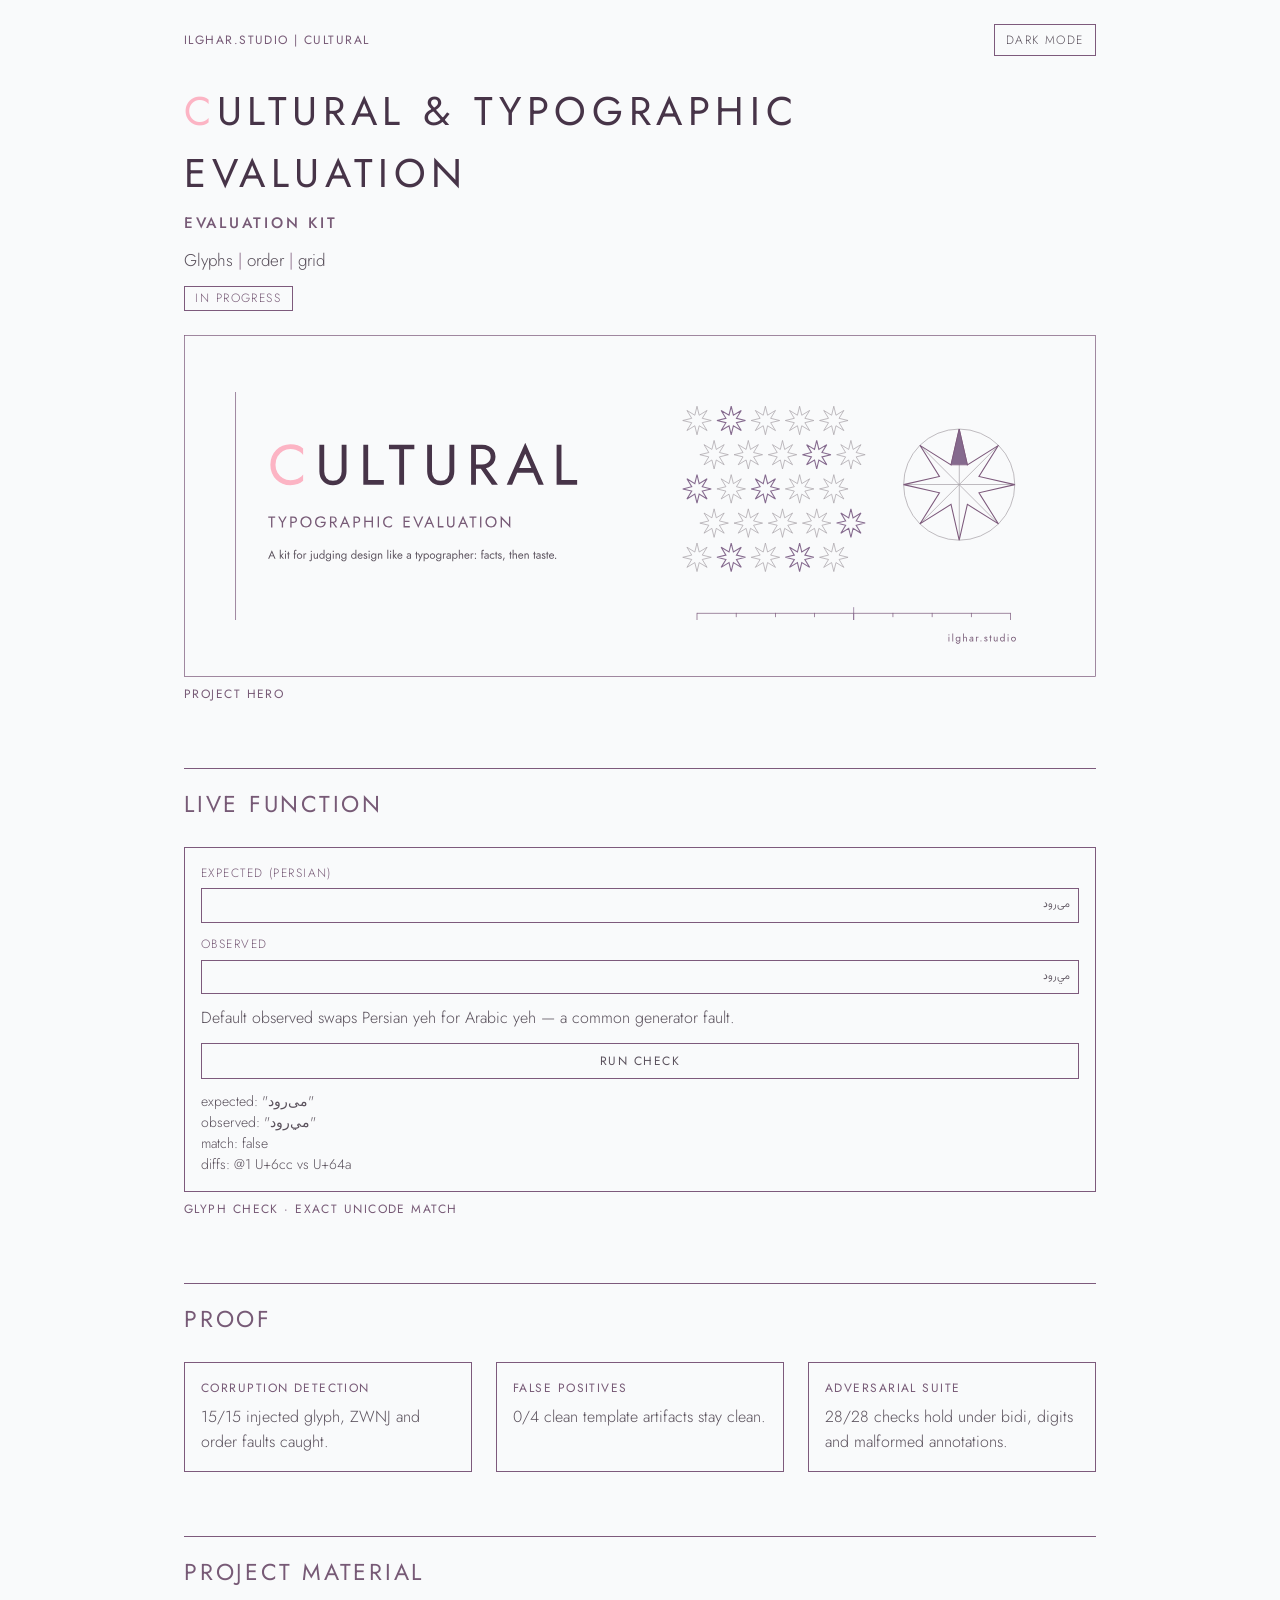
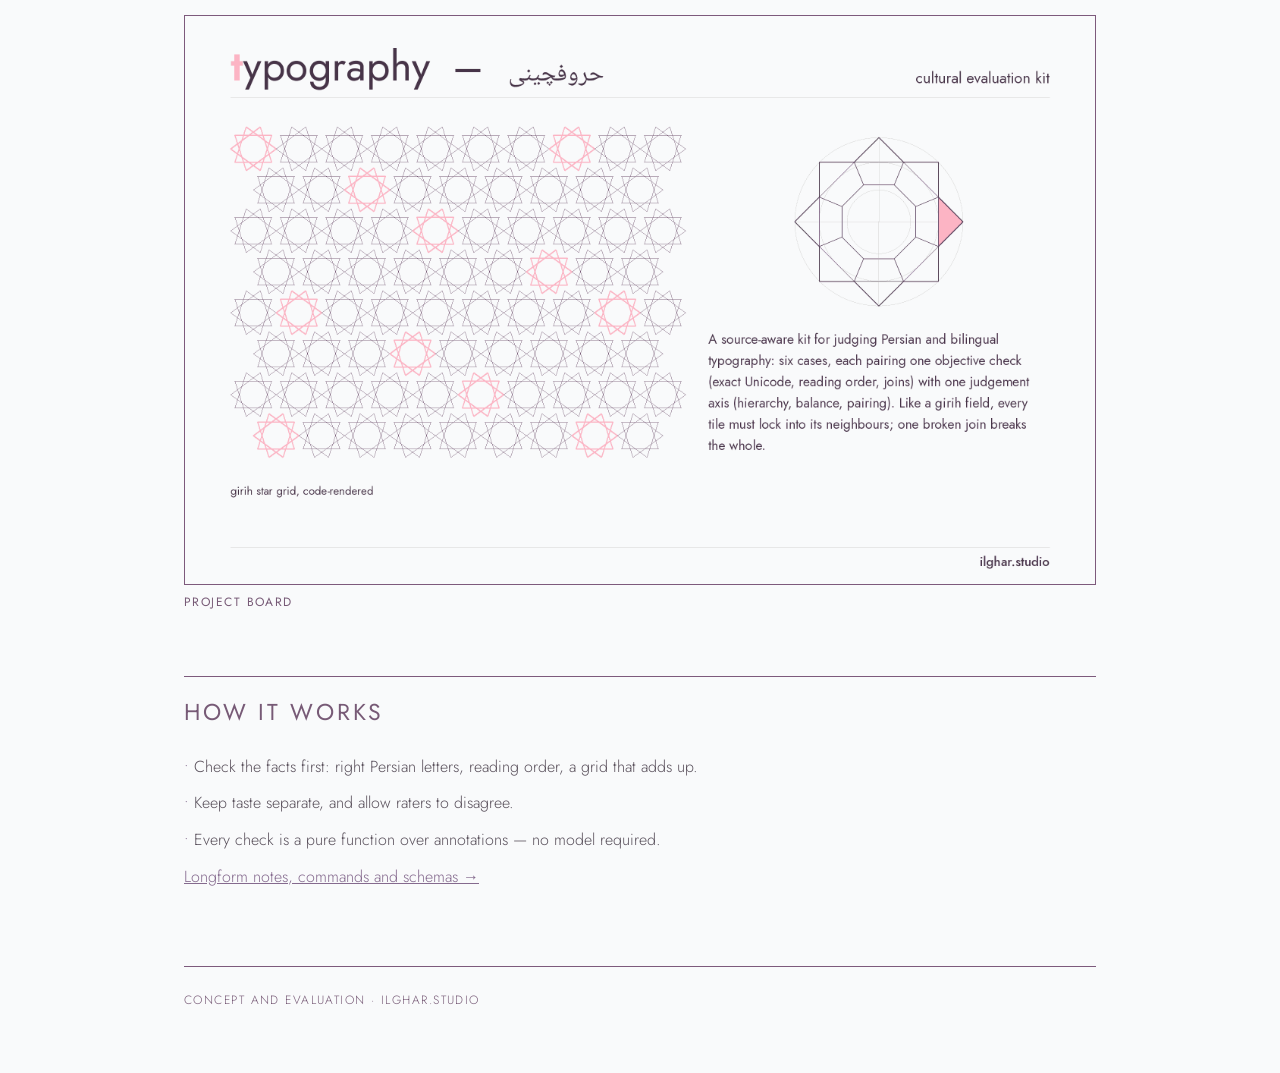
==== commit fc136e5a: "Merge pull request #4 from Ilghar/website-ops/pages-layout-20261105 Pages: PDF tokens + landing shel" ====
--- a/site/index.html
+++ b/site/index.html
@@ -1,70 +1,119 @@
-<!doctype html><html lang="en"><head><meta charset="utf-8"><meta name="viewport" content="width=device-width,initial-scale=1">
-<title>cultural &amp; typographic evaluation kit · ilghar.studio</title><style>.ilg-case{--canvas:#f3f1f6;--surface:#fffcfe;--ink:#4a3a5c;--muted:#7a688c;--subtle:#a394ae;--accent:#c97a98;--accent-fg:#fffafc;--line:#e4dde8;--ring:#c97a98;--figure-bg:#fffcfe;--shadow-frame:inset 0 1px 0 rgba(255,255,255,.98),inset 0 -1px 0 rgba(74,58,92,.05),0 2px 3px rgba(74,58,92,.06),0 10px 18px rgba(74,58,92,.1),0 28px 44px -8px rgba(74,58,92,.22);--shadow-plate:0 1px 0 rgba(255,255,255,.7),0 6px 18px rgba(74,58,92,.1);color-scheme:light;}@media (prefers-color-scheme:dark){.ilg-case:not([data-theme=light]){--canvas:#4a434c;--surface:#5a535c;--ink:#f4eef3;--muted:#cbbdce;--subtle:#cbbdce;--accent:#e8a8bc;--accent-fg:#4a434c;--line:#a394ae;--ring:#e8a8bc;--figure-bg:#f3f1f6;--shadow-frame:inset 0 1px 0 rgba(255,255,255,.1),0 2px 4px rgba(0,0,0,.25),0 16px 32px -8px rgba(0,0,0,.45),0 32px 56px -16px rgba(0,0,0,.4);--shadow-plate:0 1px 0 rgba(255,255,255,.08),0 8px 20px rgba(0,0,0,.28);color-scheme:dark;}}.ilg-case[data-theme=dark]{--canvas:#4a434c;--surface:#5a535c;--ink:#f4eef3;--muted:#cbbdce;--subtle:#cbbdce;--accent:#e8a8bc;--accent-fg:#4a434c;--line:#a394ae;--ring:#e8a8bc;--figure-bg:#f3f1f6;--shadow-frame:inset 0 1px 0 rgba(255,255,255,.1),0 2px 4px rgba(0,0,0,.25),0 16px 32px -8px rgba(0,0,0,.45),0 32px 56px -16px rgba(0,0,0,.4);--shadow-plate:0 1px 0 rgba(255,255,255,.08),0 8px 20px rgba(0,0,0,.28);color-scheme:dark;}.ilg-case{background:var(--canvas);color:var(--ink);min-height:100vh}.ilg-case .ilg-theme-toggle{position:fixed;top:1rem;inset-inline-end:1rem;z-index:10;font:inherit;font-size:.8rem;letter-spacing:.08em;color:var(--ink);background:var(--surface);border:1px solid var(--accent);border-radius:2rem;padding:.35rem .9rem;cursor:pointer;box-shadow:var(--shadow-plate)}.ilg-case .ilg-theme-toggle:focus-visible{outline:2px solid var(--ring);outline-offset:2px}.ilg-case .ilg-theme-toggle[hidden]{display:none}@font-face{font-family:"Jost";font-style:normal;font-weight:300;font-display:swap;src:url("fonts/jost-latin-ext-300-normal.woff2") format("woff2");unicode-range:U+0100-02BA,U+02BD-02C5,U+02C7-02CC,U+02CE-02D7,U+02DD-02FF,U+0304,U+0308,U+0329,U+1D00-1DBF,U+1E00-1E9F,U+1EF2-1EFF,U+2020,U+20A0-20AB,U+20AD-20C0,U+2113,U+2C60-2C7F,U+A720-A7FF;}@font-face{font-family:"Jost";font-style:normal;font-weight:300;font-display:swap;src:url("fonts/jost-latin-300-normal.woff2") format("woff2");unicode-range:U+0000-00FF,U+0131,U+0152-0153,U+02BB-02BC,U+02C6,U+02DA,U+02DC,U+0304,U+0308,U+0329,U+2000-206F,U+20AC,U+2122,U+2191,U+2193,U+2212,U+2215,U+FEFF,U+FFFD;}@font-face{font-family:"Jost";font-style:normal;font-weight:400;font-display:swap;src:url("fonts/jost-latin-ext-400-normal.woff2") format("woff2");unicode-range:U+0100-02BA,U+02BD-02C5,U+02C7-02CC,U+02CE-02D7,U+02DD-02FF,U+0304,U+0308,U+0329,U+1D00-1DBF,U+1E00-1E9F,U+1EF2-1EFF,U+2020,U+20A0-20AB,U+20AD-20C0,U+2113,U+2C60-2C7F,U+A720-A7FF;}@font-face{font-family:"Jost";font-style:normal;font-weight:400;font-display:swap;src:url("fonts/jost-latin-400-normal.woff2") format("woff2");unicode-range:U+0000-00FF,U+0131,U+0152-0153,U+02BB-02BC,U+02C6,U+02DA,U+02DC,U+0304,U+0308,U+0329,U+2000-206F,U+20AC,U+2122,U+2191,U+2193,U+2212,U+2215,U+FEFF,U+FFFD;}@font-face{font-family:"Jost";font-style:normal;font-weight:500;font-display:swap;src:url("fonts/jost-latin-ext-500-normal.woff2") format("woff2");unicode-range:U+0100-02BA,U+02BD-02C5,U+02C7-02CC,U+02CE-02D7,U+02DD-02FF,U+0304,U+0308,U+0329,U+1D00-1DBF,U+1E00-1E9F,U+1EF2-1EFF,U+2020,U+20A0-20AB,U+20AD-20C0,U+2113,U+2C60-2C7F,U+A720-A7FF;}@font-face{font-family:"Jost";font-style:normal;font-weight:500;font-display:swap;src:url("fonts/jost-latin-500-normal.woff2") format("woff2");unicode-range:U+0000-00FF,U+0131,U+0152-0153,U+02BB-02BC,U+02C6,U+02DA,U+02DC,U+0304,U+0308,U+0329,U+2000-206F,U+20AC,U+2122,U+2191,U+2193,U+2212,U+2215,U+FEFF,U+FFFD;}@font-face{font-family:"Jost";font-style:normal;font-weight:600;font-display:swap;src:url("fonts/jost-latin-ext-600-normal.woff2") format("woff2");unicode-range:U+0100-02BA,U+02BD-02C5,U+02C7-02CC,U+02CE-02D7,U+02DD-02FF,U+0304,U+0308,U+0329,U+1D00-1DBF,U+1E00-1E9F,U+1EF2-1EFF,U+2020,U+20A0-20AB,U+20AD-20C0,U+2113,U+2C60-2C7F,U+A720-A7FF;}@font-face{font-family:"Jost";font-style:normal;font-weight:600;font-display:swap;src:url("fonts/jost-latin-600-normal.woff2") format("woff2");unicode-range:U+0000-00FF,U+0131,U+0152-0153,U+02BB-02BC,U+02C6,U+02DA,U+02DC,U+0304,U+0308,U+0329,U+2000-206F,U+20AC,U+2122,U+2191,U+2193,U+2212,U+2215,U+FEFF,U+FFFD;}@font-face{font-family:"Jost";font-style:italic;font-weight:400;font-display:swap;src:url("fonts/jost-latin-ext-400-italic.woff2") format("woff2");unicode-range:U+0100-02BA,U+02BD-02C5,U+02C7-02CC,U+02CE-02D7,U+02DD-02FF,U+0304,U+0308,U+0329,U+1D00-1DBF,U+1E00-1E9F,U+1EF2-1EFF,U+2020,U+20A0-20AB,U+20AD-20C0,U+2113,U+2C60-2C7F,U+A720-A7FF;}@font-face{font-family:"Jost";font-style:italic;font-weight:400;font-display:swap;src:url("fonts/jost-latin-400-italic.woff2") format("woff2");unicode-range:U+0000-00FF,U+0131,U+0152-0153,U+02BB-02BC,U+02C6,U+02DA,U+02DC,U+0304,U+0308,U+0329,U+2000-206F,U+20AC,U+2122,U+2191,U+2193,U+2212,U+2215,U+FEFF,U+FFFD;}@font-face{font-family:"Vazirmatn";font-style:normal;font-weight:100 900;font-display:swap;src:url("fonts/vazirmatn-fa.woff2") format("woff2");unicode-range:U+0600-06FF,U+200C-200D,U+FB50-FDFF,U+FE70-FEFF;}
-.ilg-case [lang="fa"]{font-family:"Vazirmatn","Noto Naskh Arabic",sans-serif;letter-spacing:0;text-transform:none}
-.ilg-case{--title-fa-weight:400;--title-fa-size:.9em;--title-lat-weight:400}
-.ilg-case h1 [lang="fa"]{font-weight:var(--title-fa-weight);font-size:var(--title-fa-size)}
-.ilg-case a{color:var(--ink);text-decoration-color:var(--accent);text-underline-offset:.15em}
-.ilg-case{--ease-out:cubic-bezier(.22,1,.36,1);
-font-family:"Jost","Avenir Next","Avenir","Helvetica Neue",Helvetica,Arial,"Vazirmatn","Noto Naskh Arabic",sans-serif;font-weight:400;
--webkit-font-smoothing:antialiased;line-height:1.6;font-size:1.0625rem}
-body{margin:0}.ilg-case *{box-sizing:border-box}
-.ilg-case main{max-width:72rem;margin:0 auto;padding:clamp(1.5rem,4vw,4rem) clamp(1rem,4vw,3rem);display:grid;grid-template-columns:repeat(12,minmax(0,1fr));column-gap:1.5rem}
-.ilg-case main>*{grid-column:1/-1}.ilg-case .col{grid-column:1/-1}@media (min-width:60rem){.ilg-case .col{grid-column:3/11}}
-.ilg-case h1,.ilg-case h2,.ilg-case h3{font-family:"Jost","Avenir Next",sans-serif;font-weight:500;text-wrap:balance;letter-spacing:-.01em;margin:0}
-.ilg-case h1{font-family:"Jost","Avenir Next",sans-serif;font-weight:400;text-transform:lowercase;letter-spacing:-.015em;font-size:clamp(2.4rem,5.5vw,4rem);line-height:1.02;margin:.5rem 0 1rem}
-.ilg-case h2{font-size:.8rem;text-transform:uppercase;letter-spacing:.14em;color:var(--ink);margin:4rem 0 1rem}.ilg-case h2::before{content:"";display:block;width:2.5rem;height:2px;background:var(--accent);margin-bottom:.7rem}
-.ilg-case h3{font-size:1.15rem;margin:0 0 .35rem}.ilg-case p{text-wrap:pretty;margin:.5rem 0}
-.ilg-case .kicker{font-size:.8rem;letter-spacing:.14em;text-transform:uppercase;color:var(--ink)}
-.ilg-case .pitch{font-size:clamp(1.2rem,2.2vw,1.5rem);font-weight:300;color:var(--ink);max-width:40rem}
-.ilg-case .meta{color:var(--ink);font-size:.95rem}
-.ilg-case .badge{display:inline-block;border:1px solid var(--accent);color:var(--ink);padding:.05rem .65rem;border-radius:1rem;font-size:.8rem;margin:0 .35rem .35rem 0}
-.ilg-case figure{margin:2rem 0}.ilg-case figure img{width:100%;height:auto;display:block;border-radius:14px;box-shadow:var(--shadow-frame);background:var(--figure-bg)}
-.ilg-case figcaption{font-size:max(12px,.875rem);font-weight:400;line-height:1.55;color:var(--ink);margin-top:.75rem}
-.ilg-case .caveat{color:var(--ink);font-size:1rem;font-weight:400;line-height:1.6;max-width:40rem;margin:.75rem 0 0;padding-inline-start:.85rem;border-inline-start:2px solid var(--accent)}
-.ilg-case .cards{display:grid;gap:1.25rem;grid-template-columns:repeat(auto-fit,minmax(15rem,1fr))}
-.ilg-case .card{background:var(--surface);border-radius:14px;padding:1.25rem 1.35rem;box-shadow:var(--shadow-plate)}
-.ilg-case .steps{grid-template-columns:repeat(auto-fit,minmax(15rem,1fr))}@media(min-width:60rem){.ilg-case .steps{grid-template-columns:repeat(3,minmax(0,1fr))}}
-.ilg-case .step{counter-increment:s}.ilg-case .steps{counter-reset:s}.ilg-case .step h3::before{content:counter(s,decimal-leading-zero) "  ";color:var(--ink);border-bottom:2px solid var(--accent)}
-.ilg-case pre{background:var(--surface);border:1px solid var(--line);border-radius:10px;padding:1rem;overflow:auto;font:.85rem/1.5 ui-monospace,SFMono-Regular,Menlo,monospace;white-space:pre-wrap;word-break:break-word}
-.ilg-case code{font-family:ui-monospace,SFMono-Regular,Menlo,monospace;font-size:.9em}
-.ilg-case table{border-collapse:collapse;width:100%;font-size:.95rem}.ilg-case td,.ilg-case th{border-bottom:1px solid var(--line);padding:.55rem .4rem;text-align:start;vertical-align:top}
-.ilg-case th{font-weight:600;color:var(--ink);font-size:.8rem;text-transform:uppercase;letter-spacing:.08em}
-.ilg-case ul{padding-inline-start:1.2rem}.ilg-case li{margin:.3rem 0}.ilg-case footer{margin-top:5rem;color:var(--ink);font-size:.9rem;border-top:1px solid var(--line);padding-top:1.5rem}
-.ilg-case ::selection{background:color-mix(in oklab,var(--accent) 38%,transparent)}
-@media (prefers-reduced-motion:reduce){.ilg-case *{animation:none!important;transition:none!important;scroll-behavior:auto!important}}
-.ilg-case .board{margin:2rem 0;display:grid;grid-template-columns:subgrid}.ilg-case .board>*{grid-column:1/-1}@media (min-width:60rem){.ilg-case .board>figcaption{grid-column:3/11}}.ilg-case .board picture,.ilg-case .board>img{display:block;background:var(--surface);border:1px solid var(--line);border-radius:8px;padding:clamp(.5rem,1.2vw,1rem)}.ilg-case .board img{width:100%;height:auto;display:block;border-radius:4px}.ilg-case .board .b-light,.ilg-case .board .b-dark{border-radius:8px}
-.ilg-case .board .b-light,.ilg-case .board .b-dark{display:none}
-.ilg-case[data-theme=light] .board .b-auto,.ilg-case[data-theme=dark] .board .b-auto{display:none}
-.ilg-case[data-theme=light] .board .b-light,.ilg-case[data-theme=dark] .board .b-dark{display:block}</style></head><body><div class="ilg-case"><button type="button" class="ilg-theme-toggle" aria-pressed="false" hidden>Dark mode</button><main>
-<header class="col"><p class="kicker">ilghar.studio · case study</p><h1>cultural &amp; typographic evaluation kit</h1><p class="pitch">A kit for judging generated design work the way a typographer would: first the facts you can check (the right Persian letters, the right reading order, the grid that actually adds up), then taste, kept separate and allowed to disagree.</p>
-<p><span class="badge">In progress</span></p><p class="caveat">Measured check self-consistency and adversarial robustness on template artifacts. No model or rater results yet.</p></header>
-<figure class="board"><picture class="b-auto"><source media="(prefers-color-scheme: dark)" srcset="../assets/board-dark.svg"><img src="../assets/board-light.svg" alt="Project board: a fine-line star grid with some stars marked in rose, a code-drawn star construction with one rose point, and a text column describing the seven checks." width="2400" height="1500"></picture><img class="b-light" src="../assets/board-light.svg" alt="" width="2400" height="1500" loading="lazy"><img class="b-dark" src="../assets/board-dark.svg" alt="" width="2400" height="1500" loading="lazy"><figcaption>Project board, ilghar.studio. Light and dark versions follow the page theme.</figcaption></figure>
-<section class="col"><h2>The question</h2><p class="pitch">How can evaluators separate factual cultural/typographic constraint failures from subjective aesthetic preference, while documenting disagreement and source provenance?</p><p>Image and layout generators produce posters, cards and keyboards that look right and are wrong. Persian keycaps with the same letter printed four times. An Arabic kāf where Persian needs keheh. A missing zero-width non-joiner that breaks a word in two. A template whose inside margin is 37.89 pt while every other margin is 36. A literary or cultural object dropped in as decoration, with no reason to be there.</p><p>Most evaluations fold all of this into one “quality” score, so a factual error and a matter of taste end up on the same scale, and the people who notice the error are outvoted by the people who liked the colors.</p><p>This kit keeps the two apart. Factual constraints are checked by deterministic code at the level of Unicode code points and arithmetic. Aesthetic judgments are collected from raters as distributions, never averaged into a verdict, and disagreement is flagged for adjudication. Rater identity is never used as evidence of expertise: an annotation that carries a nationality field is rejected.</p></section>
-<section><h2>Who it is for</h2><div class="cards"><div class="card"><h3>Teams evaluating image, layout or type generators</h3><p>Code-point-exact checks for Persian and mixed-direction text, and a clear line between “wrong” and “I don’t like it”.</p></div><div class="card"><h3>Designers and art directors</h3><p>A grid checker that tells you whether margins, gutters and baseline really form the square, rhythmic module you asked for.</p></div><div class="card"><h3>Annotation and research leads</h3><p>Annotation schemas that preserve minority opinions and uncertainty, and refuse identity-based shortcuts.</p></div></div></section>
-<section><h2>How it works</h2><div class="cards steps"><div class="card step"><h3>Cleared brief + constraints</h3><p>Each case states what must be true (exact title glyphs, reading order, required fields, diagram stages) and records rights and review status for every reference.</p></div><div class="card step"><h3>Candidate artifact</h3><p>Original or licensed examples only. The vertical slice renders a right-to-left SVG card from a spec, with native text, never text baked into pixels.</p></div><div class="card step"><h3>Factual checks</h3><p>Exact-glyph, reading-order, required-field and diagram checks return pass, fail or uncertain with evidence. Anything that needs eyes is marked human-review, never guessed.</p></div><div class="card step"><h3>Taste, separately</h3><p>Aesthetic axes such as hierarchy are collected as rating distributions with n, not merged into the factual verdict.</p></div><div class="card step"><h3>Disagreement and adjudication</h3><p>Conflicting rater verdicts are flagged for adjudication. Malformed or identity-bearing annotations are rejected with reasons.</p></div><div class="card step"><h3>Grid and keyboard checks</h3><p>The grid checker verifies margins, gutters, square modules and baseline rhythm by arithmetic; the keyboard checker checks Persian keycaps for duplicates, look-alikes and missing letters.</p></div><div class="card step"><h3>Script linter</h3><p>The script linter walks every string in an evaluation output and flags codepoint-level Persian-script faults: Arabic yeh/kaf (U+064A, U+0649, U+0643) where Persian U+06CC/U+06A9 are expected, misplaced or repeated ZWNJ, bidi control characters, mixed digit sets, and a labeled heuristic for a missing ZWNJ after the mi-/nemi- verb prefix. Rules follow the character-level guidance in <a href="https://www.w3.org/TR/alreq/">W3C Arabic &amp; Persian Layout Requirements</a>. It reports characters, not language quality; exit 0 clean, 1 findings, 2 bad input.</p></div></div>
-<figure><ol><li>Cleared brief + reference constraints</li><li>Original or licensed candidate example</li><li>Separate factual and aesthetic rubric axes</li><li>Independent annotation + uncertainty</li><li>Adjudication without identity-based inference</li><li>Versioned evaluation report and design examples</li></ol><figcaption>Text equivalent of docs/architecture.mmd (authoritative diagram).</figcaption></figure></section>
-<figure><img src="../assets/fact-vs-taste.svg" alt="Two trays divided by a plum ruler: measuring tools on the left, swatches and a dried flower on the right." width="1280" height="720" loading="lazy"><figcaption>Facts on one side, taste on the other, and a ruler between them.</figcaption></figure>
-<section class="col"><h2>Commands, with real output</h2><h3><code>cultural-typographic-ai-evaluation report fixtures/synthetic_eval_m03.json --out out/</code></h3><p>Run factual checks and aggregate annotations for two synthetic cases. X01 is a deliberately broken card.</p><pre>{&quot;X01&quot;: [&quot;fail&quot;, &quot;fail&quot;, &quot;fail&quot;, &quot;uncertain&quot;], &quot;X02&quot;: [&quot;pass&quot;]}
+<!doctype html>
+<html lang="en">
+<head>
+<meta charset="utf-8"><meta name="viewport" content="width=device-width,initial-scale=1">
+<title>Cultural &amp; Typographic Evaluation Kit · ilghar.studio</title>
+<meta property="og:title" content="Cultural & Typographic Evaluation · ilghar.studio">
+<meta property="og:image" content="og/og-light.svg">
+<meta property="og:image:width" content="1200">
+<meta property="og:image:height" content="630">
+<meta name="twitter:card" content="summary_large_image">
+<meta name="twitter:image" content="og/og-light.svg">
+<link rel="stylesheet" href="tokens.css">
+<link rel="stylesheet" href="pages-shell.css">
+<style>
+@font-face{font-family:Jost;font-style:normal;font-weight:300;font-display:swap;src:url("fonts/jost-latin-300-normal.woff2") format("woff2")}
+@font-face{font-family:Jost;font-style:normal;font-weight:400;font-display:swap;src:url("fonts/jost-latin-400-normal.woff2") format("woff2")}
+@font-face{font-family:Jost;font-style:normal;font-weight:500;font-display:swap;src:url("fonts/jost-latin-500-normal.woff2") format("woff2")}
+@font-face{font-family:Vazirmatn;font-style:normal;font-weight:300;font-display:swap;src:url("fonts/vazirmatn-fa.woff2") format("woff2")}
+[lang=fa]{font-family:Vazirmatn,Jost;font-size:90%}
+label{display:grid;gap:6px;font-size:12px;letter-spacing:.12em;text-transform:uppercase;color:var(--label)}
+input{font:300 16px/1.55 Jost;padding:8px;border:1px solid var(--line);border-radius:0;background:var(--bg);color:var(--fg)}
+button.run{font:400 12px Jost;letter-spacing:.12em;text-transform:uppercase;color:var(--fg);background:transparent;border:1px solid var(--line);border-radius:0;padding:.5rem .9rem;cursor:pointer}
+.live-pad{padding:16px;display:grid;gap:12px}
+pre.out{margin:0;font:300 14px/1.5 Jost;white-space:pre-wrap;color:var(--fg)}
 
-X01 evidence (from out/report.json):
-  title   fail  ZWNJ count 1 expected, 0 observed; Arabic ARABIC LETTER KAF used where Persian ARABIC LETTER KEHEH expected
-  order   fail  expected [rtl:<span lang="fa" dir="rtl">عنوان</span>, ltr:2026] observed [ltr:2026, rtl:<span lang="fa" dir="rtl">عنوان</span>]
-  fields  fail  missing: venue
-  ref     uncertain  artifact lacks data for this constraint
-  raters  ref: 1 pass / 1 fail -&gt; needs_adjudication
-  rejected r3: forbidden identity field rater_nationality; rating out of range on hierarchy</pre><h3><code>cultural-typographic-ai-evaluation slice inputs/synthetic_cases.json --specs fixtures/card_specs_m04.json --out out/m04</code></h3><p>Vertical slice: render RTL SVG cards from specs and run the checks on them. Cases without an automatable spec stay empty rather than pass.</p><pre>{&quot;C01&quot;: [&quot;pass&quot;, &quot;pass&quot;, &quot;pass&quot;], &quot;C02&quot;: [&quot;pass&quot;, &quot;pass&quot;, &quot;pass&quot;], &quot;C03&quot;: [], &quot;C04&quot;: [], &quot;C05&quot;: [], &quot;C06&quot;: []}</pre><h3><code>cultural-typographic-ai-evaluation collection . --out out/c</code></h3><p>Validate the case collection and list which constraints per case can be checked by code.</p><pre>{&quot;errors&quot;: [], &quot;automatable&quot;: {&quot;C01&quot;: [&quot;glyph_exact&quot;], &quot;C02&quot;: [&quot;required_fields&quot;, &quot;reading_order&quot;], &quot;C03&quot;: [], &quot;C04&quot;: [], &quot;C05&quot;: [&quot;reading_order&quot;, &quot;glyph_exact&quot;], &quot;C06&quot;: [&quot;diagram_fidelity&quot;]}}</pre><h3><code>cultural-typographic-ai-evaluation baseline . --out out/b</code></h3><p>Corruption suite: inject known errors (Arabic kāf/yeh, dropped ZWNJ, swapped order, invented metric) and measure detection.</p><pre>{&quot;detection&quot;: {&quot;detected&quot;: 15, &quot;denominator&quot;: 15, &quot;value&quot;: 1.0}, &quot;false_positives_on_clean&quot;: {&quot;count&quot;: 0, &quot;denominator&quot;: 4}, &quot;by_variant&quot;: {&quot;arabic_kaf&quot;: {&quot;detected&quot;: 2}, &quot;arabic_yeh&quot;: {&quot;detected&quot;: 2}, &quot;drop_stage&quot;: {&quot;detected&quot;: 1}, &quot;drop_venue&quot;: {&quot;detected&quot;: 3}, &quot;drop_zwnj&quot;: {&quot;detected&quot;: 1}, &quot;invented_metric&quot;: {&quot;detected&quot;: 1}, &quot;swap_order&quot;: {&quot;detected&quot;: 1}, &quot;title_moved_last&quot;: {&quot;detected&quot;: 3}, &quot;zwnj_to_space&quot;: {&quot;detected&quot;: 1}}}</pre><h3><code>cultural-typographic-ai-evaluation failure --out out/f</code></h3><p>Adversarial suite for checks and aggregation (bidi controls, Persian digits, percent signs, malformed annotations).</p><pre>{&quot;passed&quot;: &quot;28/28&quot;}</pre><h3><code>python3 -c &quot;from cultural_typographic_ai_evaluation.grid import check_grid; ...&quot;</code></h3><p>The recorded A4 template: 6×9 grid, 12 pt gutter, margins declared equal but inside set to 37.89 pt.</p><pre>{&quot;verdict&quot;: &quot;fail&quot;, &quot;findings&quot;: [{&quot;check&quot;: &quot;equal_margins&quot;, &quot;verdict&quot;: &quot;fail&quot;, &quot;evidence&quot;: &quot;declared equal but got {&#x27;top&#x27;: 36, &#x27;bottom&#x27;: 36, &#x27;inside&#x27;: 37.89, &#x27;outside&#x27;: 36} pt&quot;}, {&quot;check&quot;: &quot;square_modules&quot;, &quot;verdict&quot;: &quot;fail&quot;, &quot;evidence&quot;: &quot;module 76.898 x 74.877 pt (difference 2.021)&quot;}], &quot;derived&quot;: {&quot;text_area&quot;: [521.386, 769.89], &quot;module&quot;: [76.898, 74.877]}}</pre><h3><code>python3 -c &quot;from cultural_typographic_ai_evaluation.keyboard import check_keys; ...&quot;</code></h3><p>A synthetic 33-key Persian layout with one Arabic kāf and dāl printed three times.</p><pre>{&quot;verdict&quot;: &quot;fail&quot;, &quot;n_keys&quot;: 33, &quot;n_missing&quot;: 2, &quot;findings&quot;: [{&quot;kind&quot;: &quot;arabic_lookalike&quot;, &quot;key&quot;: 30, &quot;evidence&quot;: &quot;ARABIC LETTER KAF used; Persian needs ARABIC LETTER KEHEH&quot;}, {&quot;kind&quot;: &quot;duplicate&quot;, &quot;key&quot;: &quot;9,31,40&quot;, &quot;evidence&quot;: &quot;U+062F appears on 3 keys&quot;}, {&quot;kind&quot;: &quot;missing&quot;, &quot;key&quot;: null, &quot;evidence&quot;: &quot;U+0647 U+06CC&quot;}]}</pre><h3><code>python3 -m cultural_typographic_ai_evaluation.script_lint tests/fixtures/script_lint/dirty.json</code></h3><p>Lint a synthetic fixture of deliberately broken Persian strings (not model output). Reference: <a href="https://www.w3.org/TR/alreq/">W3C Arabic &amp; Persian Layout Requirements</a>.</p><pre>tests/fixtures/script_lint/dirty.json:outputs[0].output@0 PS006 &#x27;<span lang="fa" dir="rtl">مي</span>&#x27; prefix joined without ZWNJ (heuristic; verify)
-tests/fixtures/script_lint/dirty.json:outputs[0].output@1 PS001 ARABIC LETTER YEH U+064A; Persian uses U+06CC
-tests/fixtures/script_lint/dirty.json:outputs[0].output@8 PS002 ARABIC LETTER KAF U+0643; Persian uses U+06A9
-tests/fixtures/script_lint/dirty.json:outputs[1].output@4 PS003 repeated ZWNJ
-tests/fixtures/script_lint/dirty.json:outputs[1].output@11 PS003 ZWNJ at word edge or beside whitespace
-tests/fixtures/script_lint/dirty.json:outputs[2].output@0 PS004 bidi control RLE U+202B
-tests/fixtures/script_lint/dirty.json:outputs[2].output@5 PS004 bidi control PDF U+202C
-tests/fixtures/script_lint/dirty.json:outputs[3].output@0 PS005 mixed digit sets: ascii, persian
-8 finding(s)
-exit=1</pre></section>
-<section class="col"><h2>Measured results</h2><table><thead><tr><th scope=col>Metric</th><th scope=col>Value</th><th scope=col>n</th><th scope=col>Kind</th><th scope=col>Caveat</th></tr></thead><tbody><tr><td>automated check detection of generated corruptions</td><td>15/15</td><td>15</td><td>measured self-consistency</td><td>corruptions written by check author</td></tr><tr><td>false positives on clean template artifacts</td><td>0/4</td><td>4</td><td>measured</td><td>template SVG, not model outputs</td></tr><tr><td>adversarial suite (checks and aggregation)</td><td>28/28 (11/28 before the hardening pass)</td><td>28</td><td>measured robustness</td><td>suite written by check author</td></tr></tbody></table></section>
-<section class="col"><h2>Schemas</h2><table><tbody><tr><td><code>schemas/case.schema.json</code></td><td>One case: id, kind, brief, required_text, constraints, aesthetic_axes, rights, review_status, gold_verdict (null until reviewed).</td></tr><tr><td><code>schemas/annotation.schema.json</code></td><td>One rater’s annotation: case_id, artifact_id, rater_id, constraint_results, aesthetic_ratings, notes. No identity fields allowed.</td></tr></tbody></table></section>
-<section class="col"><h2>Limitations</h2><ul><li>No generative model outputs evaluated yet; artifacts are templates and hand-written examples.</li><li>No real human annotations; aesthetic axes are unmeasured. Synthetic annotations are labeled synthetic.</li><li>C03/C04 are human-review-only; text checks cannot see font shaping or rendering.</li><li>Grid and keyboard checks work on declared numbers and text, never on screenshots.</li><li>Reviews so far are self-reviews.</li><li>Illustrations are editorial images only; the native diagram is authoritative.</li></ul></section>
-<section class="col"><h2>Roadmap: the original ambition</h2><table><thead><tr><th scope=col>Next</th><th scope=col>Status</th><th scope=col>Where it comes from</th></tr></thead><tbody><tr><td>Margin/gutter solver that proposes a square, rhythmic modular grid for a given page</td><td>grid checker implemented; solver planned</td><td>“what should be the relation between the margins and gutters and still arrive at a modular, flexible and square rhythmic grid-system?”</td></tr><tr><td>Persian typewriter / keyboard fidelity benchmark</td><td>keycap checker implemented; benchmark cases planned</td><td>critique of generated Persian keycaps with repeated and wrong letters</td></tr><tr><td>Typography-history layer: how historical systems shaped contemporary ones, numbers and poetics</td><td>planned</td><td>request to trace modern type systems back to their references, “not only the numbers but also the poetic, conceptual thoughts”</td></tr><tr><td>Reference-justified objects: cultural and literary references must have a reason to appear</td><td>human-review axis today; structured rubric planned</td><td>critique of decorative name-dropping and irrelevant symbolic objects</td></tr><tr><td>Identity preservation: separate a reference person’s attributes from setting and style</td><td>planned, consent-cleared material only</td><td>critiques of identity and reference drift in generated portraits</td></tr><tr><td>Real rater study with documented disagreement</td><td>open</td><td>no human annotations collected yet</td></tr></tbody></table></section>
-<footer class="col">Concept, design criteria, typographic research and editorial: ilghar.studio.</footer>
-</main></div><script>(function(){var r=document.querySelector('.ilg-case'),b=r&&r.querySelector('.ilg-theme-toggle');if(!b)return;var k='ilg-theme',m=window.matchMedia&&matchMedia('(prefers-color-scheme: dark)'),s=null;try{s=localStorage.getItem(k)}catch(e){}function dark(){var t=r.getAttribute('data-theme');return t?t==='dark':!!(m&&m.matches)}function sync(){var d=dark();b.setAttribute('aria-pressed',String(d));b.textContent=d?'Light mode':'Dark mode';b.setAttribute('aria-label',d?'Switch to light mode':'Switch to dark mode')}if(s==='dark'||s==='light')r.setAttribute('data-theme',s);b.hidden=false;sync();if(m&&m.addEventListener)m.addEventListener('change',sync);b.addEventListener('click',function(){var n=dark()?'light':'dark';r.setAttribute('data-theme',n);try{localStorage.setItem(k,n)}catch(e){}sync()})})();</script></body></html>
+/* hero art sized by pages-shell .hero-art (8:3, no outer frame) */
+</style>
+</head>
+<body>
+<div class="ilg-case">
+<main>
+  <header class="site span12">
+    <p class="brand-label">ilghar.studio | cultural</p>
+    <button type="button" class="theme-toggle" aria-pressed="false">Dark mode</button>
+  </header>
+  <header class="hero span12">
+    <h1 class="name"><span class="first">C</span>ultural &amp; Typographic Evaluation</h1>
+    <p class="title">Evaluation kit</p>
+    <p class="sub"><span>Glyphs</span><span>order</span><span>grid</span></p>
+    <span class="status">In progress</span>
+  </header>
+
+  <figure class="span12">
+    <picture class="hero-art">
+        <source media="(prefers-color-scheme: dark)" srcset="hero/hero-dark.svg">
+        <img src="hero/hero-light.svg" width="1280" height="480" alt="CULTURAL / TYPOGRAPHIC EVALUATION — A kit for judging design like a typographer: facts, then taste.">
+      </picture>
+    <figcaption>Project hero</figcaption>
+  </figure>
+
+  <section class="span12" aria-label="Live function">
+    <h2>Live function</h2>
+    <figure>
+      <div class="frame live">
+        <form id="glyph-demo" class="live-pad" onsubmit="return false">
+          <label>Expected (Persian)<input id="g-exp" type="text" dir="rtl" lang="fa" value="می‌رود"></label>
+          <label>Observed<input id="g-obs" type="text" dir="rtl" lang="fa" value="مي‌رود"></label>
+          <p style="margin:0;font-size:16px;font-weight:300">Default observed swaps Persian yeh for Arabic yeh — a common generator fault.</p>
+          <button type="button" class="run" id="g-run">Run check</button>
+          <pre class="out" id="g-out" aria-live="polite"></pre>
+        </form>
+      </div>
+      <figcaption>Glyph check · exact Unicode match</figcaption>
+    </figure>
+  </section>
+
+  <section class="span12" aria-label="Proof">
+    <h2>Proof</h2>
+    <div class="grid-444">
+      <div class="card"><h3>Corruption detection</h3><p>15/15 injected glyph, ZWNJ and order faults caught.</p></div>
+      <div class="card"><h3>False positives</h3><p>0/4 clean template artifacts stay clean.</p></div>
+      <div class="card"><h3>Adversarial suite</h3><p>28/28 checks hold under bidi, digits and malformed annotations.</p></div>
+    </div>
+  </section>
+
+  <section class="span12" aria-label="Project material">
+    <h2>Project material</h2>
+    <figure>
+      <div class="frame r1610">
+        <picture>
+          <source media="(prefers-color-scheme: dark)" srcset="assets/board-dark.svg">
+          <img src="assets/board-light.svg" alt="Project board: a fine-line star grid with some stars marked in rose, a code-drawn star construction with one rose point, and a text column describing the seven checks." width="2400" height="1500">
+        </picture>
+      </div>
+      <figcaption>Project board</figcaption>
+    </figure>
+  </section>
+
+  <section class="span12">
+    <h2>How it works</h2>
+    <ul class="dots">
+      <li>Check the facts first: right Persian letters, reading order, a grid that adds up.</li>
+      <li>Keep taste separate, and allow raters to disagree.</li>
+      <li>Every check is a pure function over annotations — no model required.</li>
+    </ul>
+    <p><a href="../docs/PAGES_LONGFORM.html">Longform notes, commands and schemas →</a></p>
+  </section>
+  <footer class="span12">Concept and evaluation · ilghar.studio</footer>
+</main>
+</div>
+<script>
+(function(){var r=document.documentElement;var b=document.querySelector(".theme-toggle");if(!b)return;var k="ilg-theme";var m=window.matchMedia&&matchMedia("(prefers-color-scheme: dark)");var s=null;try{s=localStorage.getItem(k)}catch(e){}function dark(){var t=r.getAttribute("data-theme");return t?t==="dark":!!(m&&m.matches)}function sync(){var d=dark();b.setAttribute("aria-pressed",String(d));b.textContent=d?"Light mode":"Dark mode";var root=document.querySelector(".ilg-case");if(d){root.setAttribute("data-theme","dark");r.setAttribute("data-theme","dark")}else{root.setAttribute("data-theme","light");r.setAttribute("data-theme","light")}}if(s==="dark"||s==="light"){r.setAttribute("data-theme",s);document.querySelector(".ilg-case").setAttribute("data-theme",s)}sync();if(m&&m.addEventListener)m.addEventListener("change",sync);b.addEventListener("click",function(){var n=dark()?"light":"dark";r.setAttribute("data-theme",n);document.querySelector(".ilg-case").setAttribute("data-theme",n);try{localStorage.setItem(k,n)}catch(e){}sync()})})();
+document.getElementById("g-run").addEventListener("click",function(){
+  var exp=document.getElementById("g-exp").value;
+  var obs=document.getElementById("g-obs").value;
+  var ok=exp===obs;
+  var lines=["expected: "+JSON.stringify(exp),"observed: "+JSON.stringify(obs),"match: "+ok];
+  if(!ok){
+    var diffs=[];
+    var n=Math.max(exp.length,obs.length);
+    for(var i=0;i<n;i++){if(exp[i]!==obs[i])diffs.push("@"+i+" U+"+(exp[i]?exp.charCodeAt(i).toString(16):"—")+" vs U+"+(obs[i]?obs.charCodeAt(i).toString(16):"—"));}
+    lines.push("diffs: "+(diffs.slice(0,6).join("; ")||"length"));
+  }
+  document.getElementById("g-out").textContent=lines.join("\n");
+});
+document.getElementById("g-run").click();
+</script>
+</body>
+</html>
--- a/site/tokens.css
+++ b/site/tokens.css
@@ -0,0 +1,33 @@
+/* ilghar.studio tokens — PDF palette, canonical. No blue. */
+:root{
+  --paper:#f9fafb; --ink:#5a515c; --plum:#473448;
+  --mauve-em:#856a8e; --mauve-line:#7d5a7c; --mauve-label:#775a76;
+  --grey:#948e95; --grey-soft:#a6a1a7; --pink:#fcb4c4; --card:#2a272d; --on-dark:#d4d2d2;
+  --bg:var(--paper); --fg:var(--ink); --head:var(--plum); --label:var(--mauve-label); --line:var(--mauve-line);
+  --font:"Brandon Text",Jost,Jost; --font-fa:Vazirmatn,"Brandon Text",Jost;
+  --col:960px;
+  color-scheme:light dark;
+}
+@media (prefers-color-scheme:dark){
+  :root{--bg:var(--card); --fg:var(--on-dark); --head:var(--on-dark); --label:var(--grey-soft); --line:var(--mauve-em);}
+}
+*{box-sizing:border-box}
+body{margin:0;background:var(--bg);color:var(--fg);font:300 16px/1.55 Jost} p{max-width:64ch;margin:0 0 12px} b,strong{font-weight:inherit}
+main{max-width:var(--col);margin:0 auto;padding:0 24px}
+@media (max-width:600px){main{padding:0 20px}}
+img,svg,video,iframe,canvas,figure{max-width:100%;height:auto}
+.name{font-size:40px;font-weight:400;letter-spacing:.14em;text-transform:uppercase;color:var(--head);margin:0} @media (max-width:600px){.name{font-size:30px}}
+.first{color:var(--pink)}
+.title{font-weight:500;font-size:.95rem;letter-spacing:.18em;text-transform:uppercase;color:var(--label)}
+.sub{font-size:.85rem;color:var(--fg)} .sub span+span::before{content:" | ";color:var(--line)}
+h2{font-weight:400;font-size:23px;letter-spacing:.12em;text-transform:uppercase;color:var(--label);border-top:1px solid var(--line);padding-top:.8em}
+.cards{display:grid;grid-template-columns:repeat(auto-fit,minmax(240px,1fr));gap:16px}
+.frame,.card{border:1px solid var(--line);border-radius:0;box-shadow:none;background:var(--bg);width:100%;margin:0}
+.card{padding:16px}
+.frame>img,.frame>canvas,.frame>iframe{display:block;width:100%}
+figcaption{margin-top:8px;font-size:12px;font-weight:400;letter-spacing:.12em;text-transform:uppercase;color:var(--label)}
+section{margin-top:64px} @media (max-width:600px){section{margin-top:48px}}
+.r83{aspect-ratio:8/3}.r1610{aspect-ratio:16/10}.r43{aspect-ratio:4/3}
+.cards{gap:24px}
+ul.dots{list-style:none;padding:0} ul.dots li::before{content:"• ";color:var(--pink)}
+a{color:var(--mauve-em)}
--- a/site/pages-shell.css
+++ b/site/pages-shell.css
@@ -0,0 +1,121 @@
+/* LAYOUT.md shell — load after tokens.css. Aliases + 12-col + theme toggle. */
+:root{
+  --canvas:var(--bg); --surface:var(--bg); --accent:var(--mauve-em); --accent-fg:var(--paper);
+  --accent-dot:#856a8e; --ring:var(--mauve-line); --muted:var(--grey); --subtle:var(--grey-soft);
+  --font-sans:var(--font); --title-lat-family:var(--font); --title-lat-weight:400;
+  --label-weight:400; --figure-bg:var(--bg);
+}
+@media (prefers-color-scheme:dark){
+  :root{--accent-fg:var(--card); --canvas:var(--bg); --surface:var(--bg);}
+}
+[data-theme=dark]{
+  --bg:var(--card); --fg:var(--on-dark); --head:var(--on-dark); --label:var(--grey-soft); --line:var(--mauve-em);
+  --canvas:var(--bg); --surface:var(--bg); --accent-fg:var(--card);
+}
+[data-theme=light]{
+  --bg:var(--paper); --fg:var(--ink); --head:var(--plum); --label:var(--mauve-label); --line:var(--mauve-line);
+  --canvas:var(--bg); --surface:var(--bg); --accent-fg:var(--paper);
+}
+html,body{background:var(--bg);color:var(--fg)}
+.ilg-case{min-height:100dvh;background:var(--bg);color:var(--fg)}
+main{
+  max-width:var(--col);margin:0 auto;padding:24px 24px 64px;
+  display:grid;grid-template-columns:repeat(12,minmax(0,1fr));column-gap:24px;row-gap:0;
+}
+@media (max-width:600px){main{padding:20px 20px 48px}}
+main>*{grid-column:1/-1}
+.span12{grid-column:1/-1}
+.span6{grid-column:span 6}
+.span4{grid-column:span 4}
+@media (max-width:600px){.span6,.span4{grid-column:1/-1}}
+.grid-66{display:grid;grid-template-columns:1fr 1fr;gap:24px}
+.grid-444{display:grid;grid-template-columns:1fr 1fr 1fr;gap:24px}
+@media (max-width:600px){.grid-66,.grid-444{grid-template-columns:1fr}}
+header.site{display:flex;align-items:center;justify-content:space-between;gap:12px;margin:0 0 24px}
+.brand-label{font-size:12px;font-weight:400;letter-spacing:.12em;text-transform:uppercase;color:var(--label);margin:0}
+.theme-toggle,.ilg-theme-toggle{
+  font:inherit;font-size:12px;letter-spacing:.12em;text-transform:uppercase;color:var(--fg);
+  background:transparent;border:1px solid var(--line);border-radius:0;padding:.35rem .7rem;cursor:pointer;
+}
+.theme-toggle:focus-visible,.ilg-theme-toggle:focus-visible{outline:2px solid var(--line);outline-offset:2px}
+.hero{text-align:left;margin:0 0 24px}
+.hero .name,.hero h1{
+  font-size:40px;font-weight:400;letter-spacing:.14em;text-transform:uppercase;color:var(--head);margin:0;
+}
+@media (max-width:600px){.hero .name,.hero h1{font-size:30px}}
+.hero .first,.hero .initial{color:var(--pink)}
+.hero .title{display:block;margin-top:8px;font-weight:500;font-size:.95rem;letter-spacing:.18em;text-transform:uppercase;color:var(--label)}
+.hero .sub{font-size:17px;font-weight:300;color:var(--fg);margin:12px 0 0;max-width:64ch}
+.hero .sub span+span::before{content:" | ";color:var(--line)}
+.badge,.status{
+  display:inline-block;margin-top:12px;border:1px solid var(--line);padding:.15rem .65rem;
+  font-size:12px;letter-spacing:.12em;text-transform:uppercase;color:var(--label);border-radius:0;
+}
+.frame{border:1px solid var(--line);border-radius:0;box-shadow:none;background:var(--bg);width:100%;margin:0;padding:0;overflow:hidden}
+.frame>img,.frame>canvas,.frame>iframe,.frame>svg,.frame>picture{display:block;width:100%;height:auto;border:0;border-radius:0}
+.frame.r83{aspect-ratio:8/3}
+.frame.r1610{aspect-ratio:16/10}
+.frame.r43{aspect-ratio:4/3}
+.frame.r83>*,.frame.r1610>*,.frame.r43>*{width:100%;height:100%;object-fit:cover}
+.frame.placeholder{min-height:0;display:block;background:var(--bg)}
+figure{margin:0}
+figcaption,.cap{
+  margin-top:8px;font-size:12px;font-weight:400;letter-spacing:.12em;text-transform:uppercase;color:var(--label);
+}
+h2{font-weight:400;font-size:23px;letter-spacing:.12em;text-transform:uppercase;color:var(--label);
+  border-top:1px solid var(--line);padding-top:.8em;margin:0 0 24px}
+.card{border:1px solid var(--line);border-radius:0;box-shadow:none;background:var(--bg);padding:16px;margin:0}
+.card h3{font-size:12px;font-weight:400;letter-spacing:.12em;text-transform:uppercase;color:var(--label);margin:0 0 8px}
+.card p{margin:0;font-size:16px;font-weight:300;max-width:64ch}
+ul.dots{list-style:none;padding:0;margin:0}
+ul.dots li{margin:0 0 12px;font-size:16px;font-weight:300;max-width:64ch}
+ul.dots li::before{content:"• ";color:#856a8e}
+a{color:var(--mauve-em)}
+footer{margin-top:64px;padding-top:24px;border-top:1px solid var(--line);font-size:12px;letter-spacing:.12em;text-transform:uppercase;color:var(--label)}
+/* kill legacy shadows/radii from any leftover inline */
+.ilg-frame{border:1px solid var(--line);border-radius:0;box-shadow:none;background:var(--bg);padding:0;overflow:hidden;width:100%}
+.board{margin:0}
+.board img,.board picture{border-radius:0;box-shadow:none!important}
+
+/* hero art: SVG has its own border — no outer .frame */
+.hero-art{display:block;width:100%;max-width:100%;aspect-ratio:8/3;margin:0;padding:0;border:0!important;outline:0;overflow:hidden;background:transparent;border-radius:0;box-shadow:none;position:relative}
+.hero-art img{position:absolute;inset:0;display:block;width:100%!important;height:100%!important;max-height:none;object-fit:fill;border:0;border-radius:0}
+figure.span12 > .hero-art, figure.hero > .hero-art{width:100%}
+
+
+/* section rhythm — exactly 64px (48px ≤600); no extra h2 top margin */
+section{margin-top:64px;margin-bottom:0}
+@media (max-width:600px){section{margin-top:48px}}
+figure.span12{margin:0}
+
+/* Live demo frames: full width, height follows content — no forced 16:10.
+   Hero .hero-art stays 8:3; boards/cards keep .r1610 / .r43. */
+section[aria-label="Live function"] .frame,
+.frame.live,
+#app-frame{
+  aspect-ratio:auto;
+  height:auto;
+  min-height:0;
+}
+section[aria-label="Live function"] .frame > *,
+.frame.live > *,
+#app-frame > *{
+  width:100%;
+  height:auto;
+  max-height:none;
+  object-fit:unset;
+  position:static;
+}
+section[aria-label="Live function"] .frame iframe,
+.frame.live iframe{
+  display:block;
+  width:100%;
+  height:auto;
+  min-height:480px;
+  border:0;
+  position:static;
+}
+@media (max-width:600px){
+  section[aria-label="Live function"] .frame iframe,
+  .frame.live iframe{min-height:520px}
+}
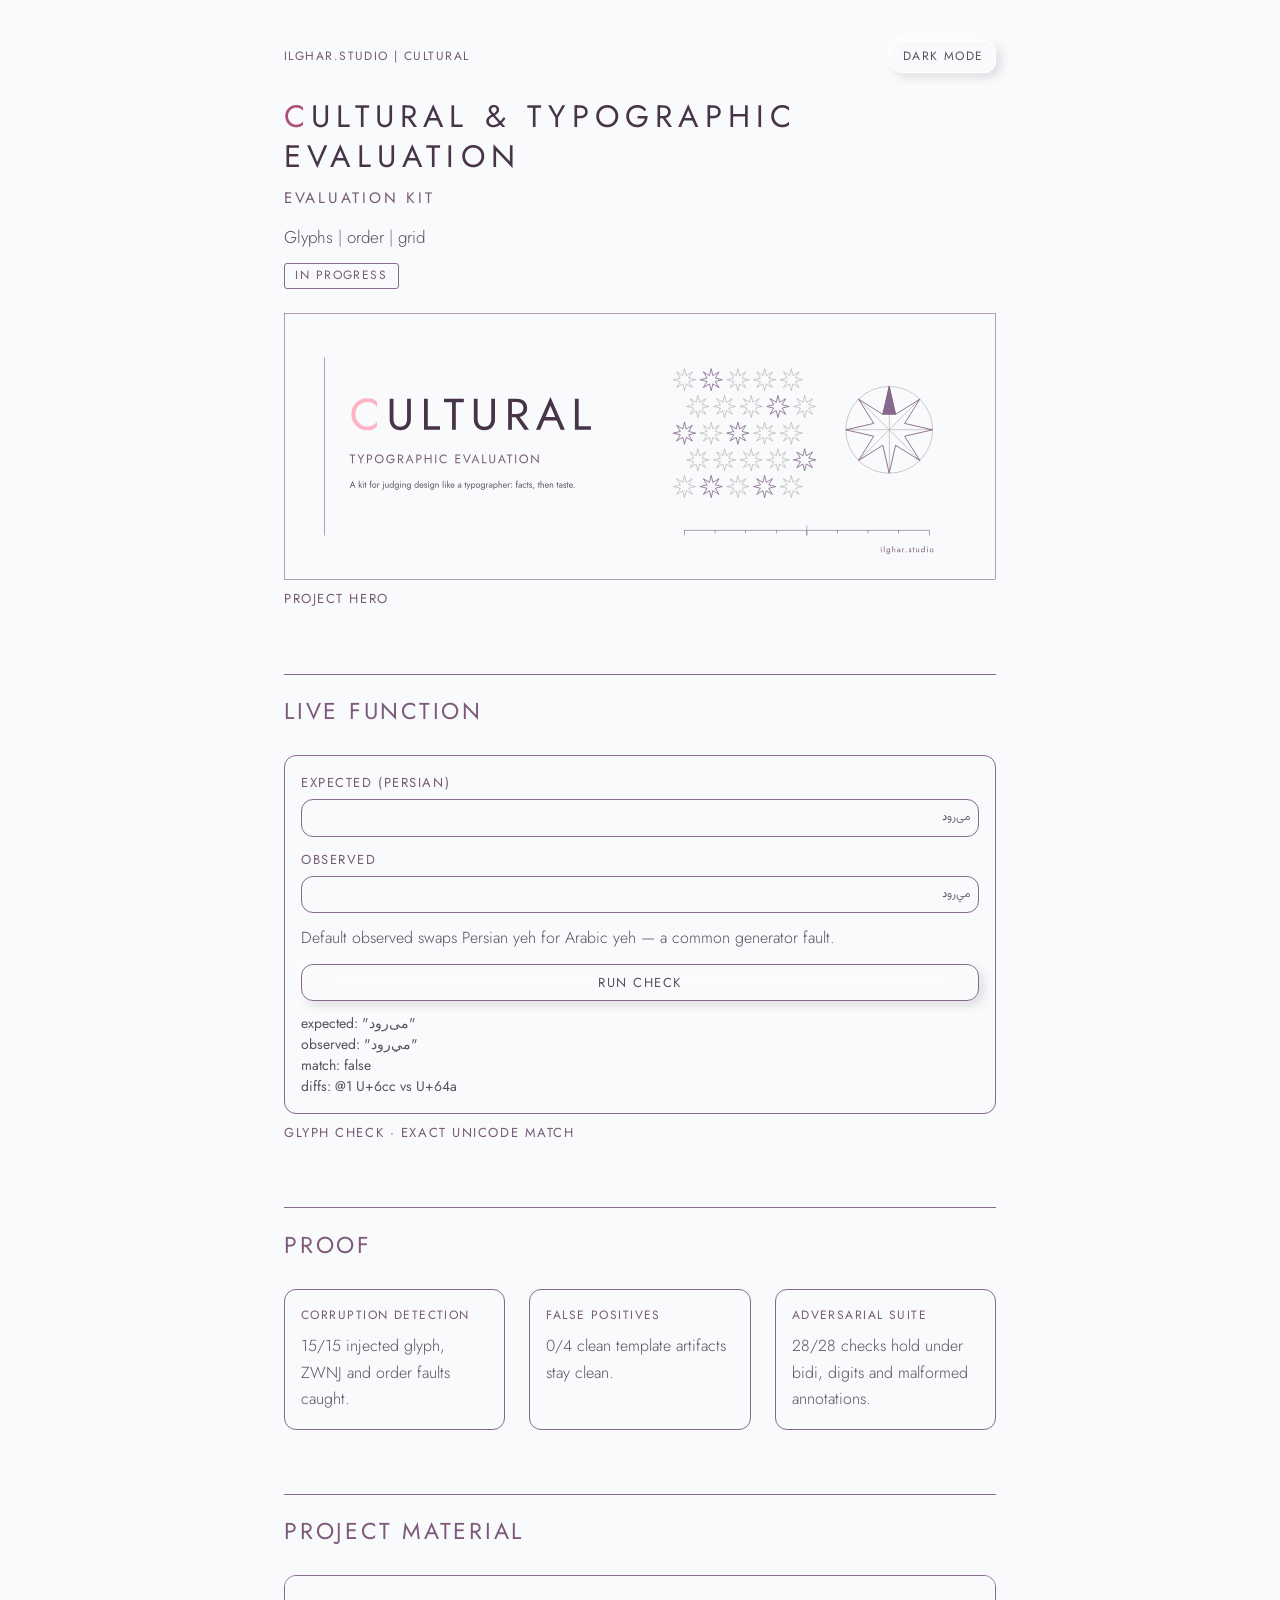
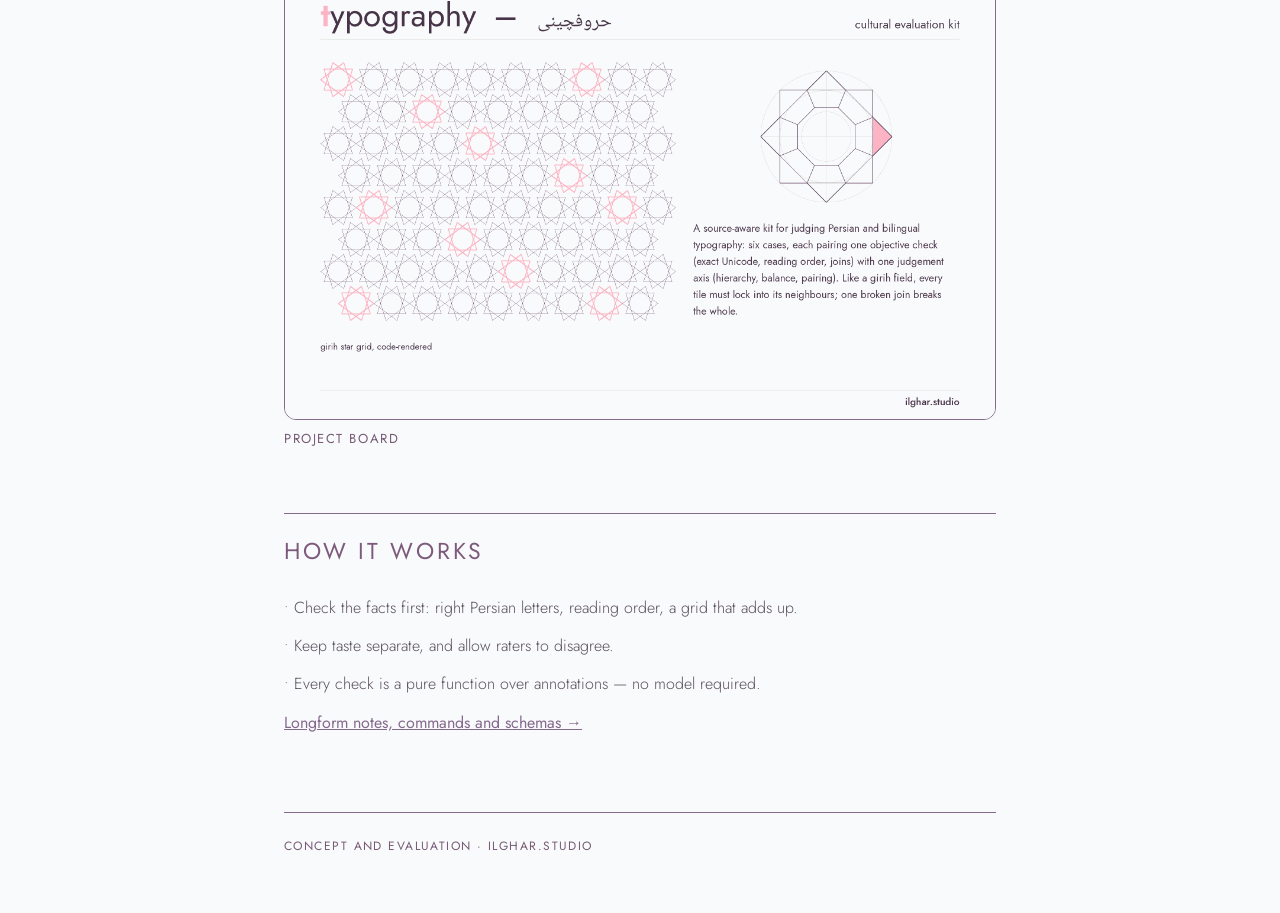
==== commit c88ea3ff: "Align first page to LAYOUT v2 Jost 400 (Vazirmatn only for Persian), no weight 500/600, 12px frame r" ====
--- a/site/index.html
+++ b/site/index.html
@@ -14,14 +14,13 @@
 <style>
 @font-face{font-family:Jost;font-style:normal;font-weight:300;font-display:swap;src:url("fonts/jost-latin-300-normal.woff2") format("woff2")}
 @font-face{font-family:Jost;font-style:normal;font-weight:400;font-display:swap;src:url("fonts/jost-latin-400-normal.woff2") format("woff2")}
-@font-face{font-family:Jost;font-style:normal;font-weight:500;font-display:swap;src:url("fonts/jost-latin-500-normal.woff2") format("woff2")}
 @font-face{font-family:Vazirmatn;font-style:normal;font-weight:300;font-display:swap;src:url("fonts/vazirmatn-fa.woff2") format("woff2")}
 [lang=fa]{font-family:Vazirmatn,Jost;font-size:90%}
-label{display:grid;gap:6px;font-size:12px;letter-spacing:.12em;text-transform:uppercase;color:var(--label)}
-input{font:300 16px/1.55 Jost;padding:8px;border:1px solid var(--line);border-radius:0;background:var(--bg);color:var(--fg)}
-button.run{font:400 12px Jost;letter-spacing:.12em;text-transform:uppercase;color:var(--fg);background:transparent;border:1px solid var(--line);border-radius:0;padding:.5rem .9rem;cursor:pointer}
+label{display:grid;gap:6px;font-size:13px;letter-spacing:.12em;text-transform:uppercase;color:var(--label)}
+input{font:400 16px/1.65 Jost;padding:8px;border:1px solid var(--line);border-radius:var(--r-frame);background:var(--bg);color:var(--fg)}
+button.run{font:400 13px Jost;letter-spacing:.12em;text-transform:uppercase;color:var(--fg);background:transparent;border:1px solid var(--line);border-radius:var(--r-frame);padding:.5rem .9rem;cursor:pointer}
 .live-pad{padding:16px;display:grid;gap:12px}
-pre.out{margin:0;font:300 14px/1.5 Jost;white-space:pre-wrap;color:var(--fg)}
+pre.out{margin:0;font:400 14px/1.5 Jost;white-space:pre-wrap;color:var(--fg)}
 
 /* hero art sized by pages-shell .hero-art (8:3, no outer frame) */
 </style>
@@ -93,7 +92,7 @@
       <li>Keep taste separate, and allow raters to disagree.</li>
       <li>Every check is a pure function over annotations — no model required.</li>
     </ul>
-    <p><a href="../docs/PAGES_LONGFORM.html">Longform notes, commands and schemas →</a></p>
+    <p><a href="PAGES_LONGFORM.html">Longform notes, commands and schemas →</a></p>
   </section>
   <footer class="span12">Concept and evaluation · ilghar.studio</footer>
 </main>
--- a/site/tokens.css
+++ b/site/tokens.css
@@ -1,33 +1,80 @@
-/* ilghar.studio tokens — PDF palette, canonical. No blue. */
+/* ilghar.studio tokens v2 — PDF palette, canonical. No blue.
+   Pink marks: light #aa527d, dark #fcb4c4 (pink-rule). */
 :root{
   --paper:#f9fafb; --ink:#5a515c; --plum:#473448;
   --mauve-em:#856a8e; --mauve-line:#7d5a7c; --mauve-label:#775a76;
-  --grey:#948e95; --grey-soft:#a6a1a7; --pink:#fcb4c4; --card:#2a272d; --on-dark:#d4d2d2;
-  --bg:var(--paper); --fg:var(--ink); --head:var(--plum); --label:var(--mauve-label); --line:var(--mauve-line);
-  --font:"Brandon Text",Jost,Jost; --font-fa:Vazirmatn,"Brandon Text",Jost;
-  --col:960px;
+  --grey:#948e95; --grey-soft:#a6a1a7; --pink:#fcb4c4;
+  --pink-mark-light:#aa527d; --pink-mark-dark:#fcb4c4;
+  --card:#2a272d; --on-dark:#d4d2d2;
+  /* roles (light) */
+  --bg:var(--paper); --canvas:var(--paper); --surface:var(--paper);
+  --fg:var(--ink); --name:var(--plum); --head:var(--plum);
+  --sec:var(--mauve-line); --label:var(--mauve-label); --line:var(--mauve-em); --muted:var(--mauve-line);
+  --dc:var(--pink-mark-light); --ring:var(--pink);
+  /* glass + soft shadow (palette-derived alphas only) */
+  --glass:rgba(249,250,251,.55); --glass-edge:rgba(255,255,255,.75);
+  --sh-d:rgba(71,52,72,.16); --sh-l:rgba(255,255,255,.9); --well:rgba(71,52,72,.10);
+  /* shape */
+  --r-frame:12px; --r-track:8px; --r-tag:3px;
+  /* type */
+  --font:Jost,sans-serif; --font-fa:Vazirmatn,Jost,sans-serif;
+  /* column */
+  --col-s:100%; --col-m:720px; --col-l:760px;
   color-scheme:light dark;
 }
-@media (prefers-color-scheme:dark){
-  :root{--bg:var(--card); --fg:var(--on-dark); --head:var(--on-dark); --label:var(--grey-soft); --line:var(--mauve-em);}
-}
+@media (prefers-color-scheme:dark){:root:not([data-theme=light]){
+  --bg:var(--card); --canvas:var(--card); --surface:var(--card); --fg:var(--on-dark);
+  --name:var(--mauve-em); --head:var(--mauve-em);
+  --sec:var(--grey-soft); --label:var(--grey-soft); --line:var(--grey-soft); --muted:var(--grey-soft);
+  --dc:var(--pink-mark-dark);
+  --glass:rgba(48,45,52,.55); --glass-edge:rgba(255,255,255,.10);
+  --sh-d:rgba(0,0,0,.38); --sh-l:rgba(255,255,255,.06); --well:rgba(0,0,0,.28); color-scheme:dark}}
+[data-theme=dark]{
+  --bg:var(--card); --canvas:var(--card); --surface:var(--card); --fg:var(--on-dark);
+  --name:var(--mauve-em); --head:var(--mauve-em);
+  --sec:var(--grey-soft); --label:var(--grey-soft); --line:var(--grey-soft); --muted:var(--grey-soft);
+  --dc:var(--pink-mark-dark);
+  --glass:rgba(48,45,52,.55); --glass-edge:rgba(255,255,255,.10);
+  --sh-d:rgba(0,0,0,.38); --sh-l:rgba(255,255,255,.06); --well:rgba(0,0,0,.28); color-scheme:dark}
+[data-theme=light]{
+  --bg:var(--paper); --canvas:var(--paper); --surface:var(--paper); --fg:var(--ink);
+  --name:var(--plum); --head:var(--plum);
+  --sec:var(--mauve-line); --label:var(--mauve-label); --line:var(--mauve-em); --muted:var(--mauve-line);
+  --dc:var(--pink-mark-light);
+  --glass:rgba(249,250,251,.55); --glass-edge:rgba(255,255,255,.75);
+  --sh-d:rgba(71,52,72,.16); --sh-l:rgba(255,255,255,.9); --well:rgba(71,52,72,.10); color-scheme:light}
+
 *{box-sizing:border-box}
-body{margin:0;background:var(--bg);color:var(--fg);font:300 16px/1.55 Jost} p{max-width:64ch;margin:0 0 12px} b,strong{font-weight:inherit}
-main{max-width:var(--col);margin:0 auto;padding:0 24px}
-@media (max-width:600px){main{padding:0 20px}}
+body{margin:0;background:var(--canvas);color:var(--fg);font:400 16px/1.65 var(--font)}
+b,strong{font-weight:inherit} p{max-width:64ch;margin:0 0 12px}
+main{max-width:var(--col-s);margin:0 auto;padding:24px 16px 40px}
+@media (min-width:768px){main{max-width:var(--col-m);padding:40px 24px 56px}}
+@media (min-width:1024px){main{max-width:var(--col-l)}}
 img,svg,video,iframe,canvas,figure{max-width:100%;height:auto}
-.name{font-size:40px;font-weight:400;letter-spacing:.14em;text-transform:uppercase;color:var(--head);margin:0} @media (max-width:600px){.name{font-size:30px}}
-.first{color:var(--pink)}
-.title{font-weight:500;font-size:.95rem;letter-spacing:.18em;text-transform:uppercase;color:var(--label)}
+
+h1,.name{font-size:24px;font-weight:400;letter-spacing:.14em;line-height:1.3;text-transform:uppercase;color:var(--name);margin:0}
+@media (min-width:768px){h1,.name{font-size:31px;letter-spacing:.2em}}
+.dc,.first{color:var(--dc)}
+.title{font-weight:400;font-size:.95rem;letter-spacing:.18em;text-transform:uppercase;color:var(--label)}
 .sub{font-size:.85rem;color:var(--fg)} .sub span+span::before{content:" | ";color:var(--line)}
-h2{font-weight:400;font-size:23px;letter-spacing:.12em;text-transform:uppercase;color:var(--label);border-top:1px solid var(--line);padding-top:.8em}
-.cards{display:grid;grid-template-columns:repeat(auto-fit,minmax(240px,1fr));gap:16px}
-.frame,.card{border:1px solid var(--line);border-radius:0;box-shadow:none;background:var(--bg);width:100%;margin:0}
+h2{font-size:18px;font-weight:400;letter-spacing:.12em;text-transform:uppercase;color:var(--sec);margin:0 0 24px;border-top:1px solid var(--line);padding-top:.8em}
+@media (min-width:768px){h2{font-size:23px}}
+.panel h2{font-size:15px;margin-bottom:12px;padding-bottom:8px;border-bottom:1px dotted var(--line)}
+.label,figcaption{font-size:13px;font-weight:400;letter-spacing:.12em;text-transform:uppercase;color:var(--label)}
+figcaption{margin-top:8px}
+
+.cards{display:grid;grid-template-columns:repeat(auto-fit,minmax(240px,1fr));gap:24px}
+.panel,.frame,.card{background:var(--surface);border:.32pt solid var(--line);border-radius:var(--r-frame);padding:20px;width:100%;margin:0;overflow:hidden;box-shadow:none}
+.frame{padding:0} .frame>img,.frame>canvas,.frame>iframe{display:block;width:100%}
 .card{padding:16px}
-.frame>img,.frame>canvas,.frame>iframe{display:block;width:100%}
-figcaption{margin-top:8px;font-size:12px;font-weight:400;letter-spacing:.12em;text-transform:uppercase;color:var(--label)}
-section{margin-top:64px} @media (max-width:600px){section{margin-top:48px}}
+
+/* buttons + states (glass, soft shadow) — not on frames */
+button,.glass{font:inherit;color:var(--fg);background:var(--glass);-webkit-backdrop-filter:blur(12px) saturate(1.1);backdrop-filter:blur(12px) saturate(1.1);border:1px solid var(--glass-edge);border-radius:var(--r-frame);padding:6px 12px;box-shadow:-3px -3px 8px var(--sh-l),4px 4px 10px var(--sh-d),inset 0 1px 0 var(--glass-edge);transition:box-shadow .16s}
+button:hover{box-shadow:-2px -2px 6px var(--sh-l),3px 3px 7px var(--sh-d),inset 0 1px 0 var(--glass-edge)}
+button:active,button[aria-pressed=true]{color:var(--name);box-shadow:inset 3px 3px 7px var(--sh-d),inset -3px -3px 7px var(--sh-l)}
+:focus-visible{outline:2px solid var(--ring);outline-offset:3px}
+
+section{margin-top:64px} @media (max-width:767px){section{margin-top:48px}}
 .r83{aspect-ratio:8/3}.r1610{aspect-ratio:16/10}.r43{aspect-ratio:4/3}
-.cards{gap:24px}
 ul.dots{list-style:none;padding:0} ul.dots li::before{content:"• ";color:var(--pink)}
 a{color:var(--mauve-em)}
--- a/site/pages-shell.css
+++ b/site/pages-shell.css
@@ -1,57 +1,69 @@
-/* LAYOUT.md shell — load after tokens.css. Aliases + 12-col + theme toggle. */
+/* LAYOUT.md shell v2 — load after tokens.css. Aliases + 12-col + theme toggle. */
 :root{
   --canvas:var(--bg); --surface:var(--bg); --accent:var(--mauve-em); --accent-fg:var(--paper);
-  --accent-dot:#856a8e; --ring:var(--mauve-line); --muted:var(--grey); --subtle:var(--grey-soft);
+  --accent-dot:#856a8e; --ring:var(--pink); --muted:var(--grey); --subtle:var(--grey-soft);
   --font-sans:var(--font); --title-lat-family:var(--font); --title-lat-weight:400;
   --label-weight:400; --figure-bg:var(--bg);
 }
 @media (prefers-color-scheme:dark){
-  :root{--accent-fg:var(--card); --canvas:var(--bg); --surface:var(--bg);}
+  :root:not([data-theme=light]){
+    --accent-fg:var(--card); --canvas:var(--bg); --surface:var(--bg);
+    --name:var(--mauve-em); --head:var(--mauve-em);
+  }
 }
 [data-theme=dark]{
-  --bg:var(--card); --fg:var(--on-dark); --head:var(--on-dark); --label:var(--grey-soft); --line:var(--mauve-em);
+  --bg:var(--card); --fg:var(--on-dark); --name:var(--mauve-em); --head:var(--mauve-em);
+  --label:var(--grey-soft); --line:var(--grey-soft); --sec:var(--grey-soft);
   --canvas:var(--bg); --surface:var(--bg); --accent-fg:var(--card);
+  --dc:var(--pink-mark-dark);
 }
 [data-theme=light]{
-  --bg:var(--paper); --fg:var(--ink); --head:var(--plum); --label:var(--mauve-label); --line:var(--mauve-line);
+  --bg:var(--paper); --fg:var(--ink); --name:var(--plum); --head:var(--plum);
+  --label:var(--mauve-label); --line:var(--mauve-em); --sec:var(--mauve-line);
   --canvas:var(--bg); --surface:var(--bg); --accent-fg:var(--paper);
+  --dc:var(--pink-mark-light);
 }
 html,body{background:var(--bg);color:var(--fg)}
 .ilg-case{min-height:100dvh;background:var(--bg);color:var(--fg)}
 main{
-  max-width:var(--col);margin:0 auto;padding:24px 24px 64px;
+  max-width:var(--col-s);margin:0 auto;padding:24px 16px 40px;
   display:grid;grid-template-columns:repeat(12,minmax(0,1fr));column-gap:24px;row-gap:0;
 }
-@media (max-width:600px){main{padding:20px 20px 48px}}
+@media (min-width:768px){main{max-width:var(--col-m);padding:40px 24px 56px}}
+@media (min-width:1024px){main{max-width:var(--col-l)}}
 main>*{grid-column:1/-1}
 .span12{grid-column:1/-1}
 .span6{grid-column:span 6}
 .span4{grid-column:span 4}
-@media (max-width:600px){.span6,.span4{grid-column:1/-1}}
+@media (max-width:767px){.span6,.span4{grid-column:1/-1}}
 .grid-66{display:grid;grid-template-columns:1fr 1fr;gap:24px}
 .grid-444{display:grid;grid-template-columns:1fr 1fr 1fr;gap:24px}
-@media (max-width:600px){.grid-66,.grid-444{grid-template-columns:1fr}}
+@media (max-width:767px){.grid-66,.grid-444{grid-template-columns:1fr}}
 header.site{display:flex;align-items:center;justify-content:space-between;gap:12px;margin:0 0 24px}
 .brand-label{font-size:12px;font-weight:400;letter-spacing:.12em;text-transform:uppercase;color:var(--label);margin:0}
 .theme-toggle,.ilg-theme-toggle{
   font:inherit;font-size:12px;letter-spacing:.12em;text-transform:uppercase;color:var(--fg);
-  background:transparent;border:1px solid var(--line);border-radius:0;padding:.35rem .7rem;cursor:pointer;
+  background:var(--glass);-webkit-backdrop-filter:blur(12px) saturate(1.1);backdrop-filter:blur(12px) saturate(1.1);
+  border:1px solid var(--glass-edge);border-radius:var(--r-frame);padding:.35rem .7rem;cursor:pointer;
+  box-shadow:-3px -3px 8px var(--sh-l),4px 4px 10px var(--sh-d),inset 0 1px 0 var(--glass-edge);
 }
-.theme-toggle:focus-visible,.ilg-theme-toggle:focus-visible{outline:2px solid var(--line);outline-offset:2px}
+.theme-toggle:hover,.ilg-theme-toggle:hover{box-shadow:-2px -2px 6px var(--sh-l),3px 3px 7px var(--sh-d),inset 0 1px 0 var(--glass-edge)}
+.theme-toggle[aria-pressed=true],.ilg-theme-toggle[aria-pressed=true]{color:var(--name);box-shadow:inset 3px 3px 7px var(--sh-d),inset -3px -3px 7px var(--sh-l)}
+.theme-toggle:focus-visible,.ilg-theme-toggle:focus-visible{outline:2px solid var(--ring);outline-offset:2px}
 .hero{text-align:left;margin:0 0 24px}
 .hero .name,.hero h1{
-  font-size:40px;font-weight:400;letter-spacing:.14em;text-transform:uppercase;color:var(--head);margin:0;
+  font-size:24px;font-weight:400;letter-spacing:.14em;line-height:1.3;text-transform:uppercase;color:var(--name);margin:0;
 }
-@media (max-width:600px){.hero .name,.hero h1{font-size:30px}}
-.hero .first,.hero .initial{color:var(--pink)}
-.hero .title{display:block;margin-top:8px;font-weight:500;font-size:.95rem;letter-spacing:.18em;text-transform:uppercase;color:var(--label)}
+@media (min-width:768px){.hero .name,.hero h1{font-size:31px;letter-spacing:.2em}}
+.hero .first,.hero .initial{color:var(--dc)}
+.hero .title{display:block;margin-top:8px;font-weight:400;font-size:.95rem;letter-spacing:.18em;text-transform:uppercase;color:var(--label)}
 .hero .sub{font-size:17px;font-weight:300;color:var(--fg);margin:12px 0 0;max-width:64ch}
 .hero .sub span+span::before{content:" | ";color:var(--line)}
 .badge,.status{
   display:inline-block;margin-top:12px;border:1px solid var(--line);padding:.15rem .65rem;
-  font-size:12px;letter-spacing:.12em;text-transform:uppercase;color:var(--label);border-radius:0;
+  font-size:12px;letter-spacing:.12em;text-transform:uppercase;color:var(--label);border-radius:var(--r-tag,3px);
 }
-.frame{border:1px solid var(--line);border-radius:0;box-shadow:none;background:var(--bg);width:100%;margin:0;padding:0;overflow:hidden}
+.frame{border:.32pt solid var(--line);border-radius:var(--r-frame);box-shadow:none;background:var(--bg);width:100%;margin:0;padding:0;overflow:hidden}
 .frame>img,.frame>canvas,.frame>iframe,.frame>svg,.frame>picture{display:block;width:100%;height:auto;border:0;border-radius:0}
 .frame.r83{aspect-ratio:8/3}
 .frame.r1610{aspect-ratio:16/10}
@@ -60,11 +72,12 @@
 .frame.placeholder{min-height:0;display:block;background:var(--bg)}
 figure{margin:0}
 figcaption,.cap{
-  margin-top:8px;font-size:12px;font-weight:400;letter-spacing:.12em;text-transform:uppercase;color:var(--label);
+  margin-top:8px;font-size:13px;font-weight:400;letter-spacing:.12em;text-transform:uppercase;color:var(--label);
 }
-h2{font-weight:400;font-size:23px;letter-spacing:.12em;text-transform:uppercase;color:var(--label);
+h2{font-weight:400;font-size:18px;letter-spacing:.12em;text-transform:uppercase;color:var(--sec);
   border-top:1px solid var(--line);padding-top:.8em;margin:0 0 24px}
-.card{border:1px solid var(--line);border-radius:0;box-shadow:none;background:var(--bg);padding:16px;margin:0}
+@media (min-width:768px){h2{font-size:23px}}
+.card{border:.32pt solid var(--line);border-radius:var(--r-frame);box-shadow:none;background:var(--bg);padding:16px;margin:0}
 .card h3{font-size:12px;font-weight:400;letter-spacing:.12em;text-transform:uppercase;color:var(--label);margin:0 0 8px}
 .card p{margin:0;font-size:16px;font-weight:300;max-width:64ch}
 ul.dots{list-style:none;padding:0;margin:0}
@@ -72,8 +85,8 @@
 ul.dots li::before{content:"• ";color:#856a8e}
 a{color:var(--mauve-em)}
 footer{margin-top:64px;padding-top:24px;border-top:1px solid var(--line);font-size:12px;letter-spacing:.12em;text-transform:uppercase;color:var(--label)}
-/* kill legacy shadows/radii from any leftover inline */
-.ilg-frame{border:1px solid var(--line);border-radius:0;box-shadow:none;background:var(--bg);padding:0;overflow:hidden;width:100%}
+/* kill legacy shadows from any leftover inline; keep 12px frame radius */
+.ilg-frame{border:.32pt solid var(--line);border-radius:var(--r-frame);box-shadow:none;background:var(--bg);padding:0;overflow:hidden;width:100%}
 .board{margin:0}
 .board img,.board picture{border-radius:0;box-shadow:none!important}
 
@@ -83,9 +96,9 @@
 figure.span12 > .hero-art, figure.hero > .hero-art{width:100%}
 
 
-/* section rhythm — exactly 64px (48px ≤600); no extra h2 top margin */
+/* section rhythm — 64px (48px ≤767); no extra h2 top margin */
 section{margin-top:64px;margin-bottom:0}
-@media (max-width:600px){section{margin-top:48px}}
+@media (max-width:767px){section{margin-top:48px}}
 figure.span12{margin:0}
 
 /* Live demo frames: full width, height follows content — no forced 16:10.
@@ -115,7 +128,7 @@
   border:0;
   position:static;
 }
-@media (max-width:600px){
+@media (max-width:767px){
   section[aria-label="Live function"] .frame iframe,
   .frame.live iframe{min-height:520px}
 }
